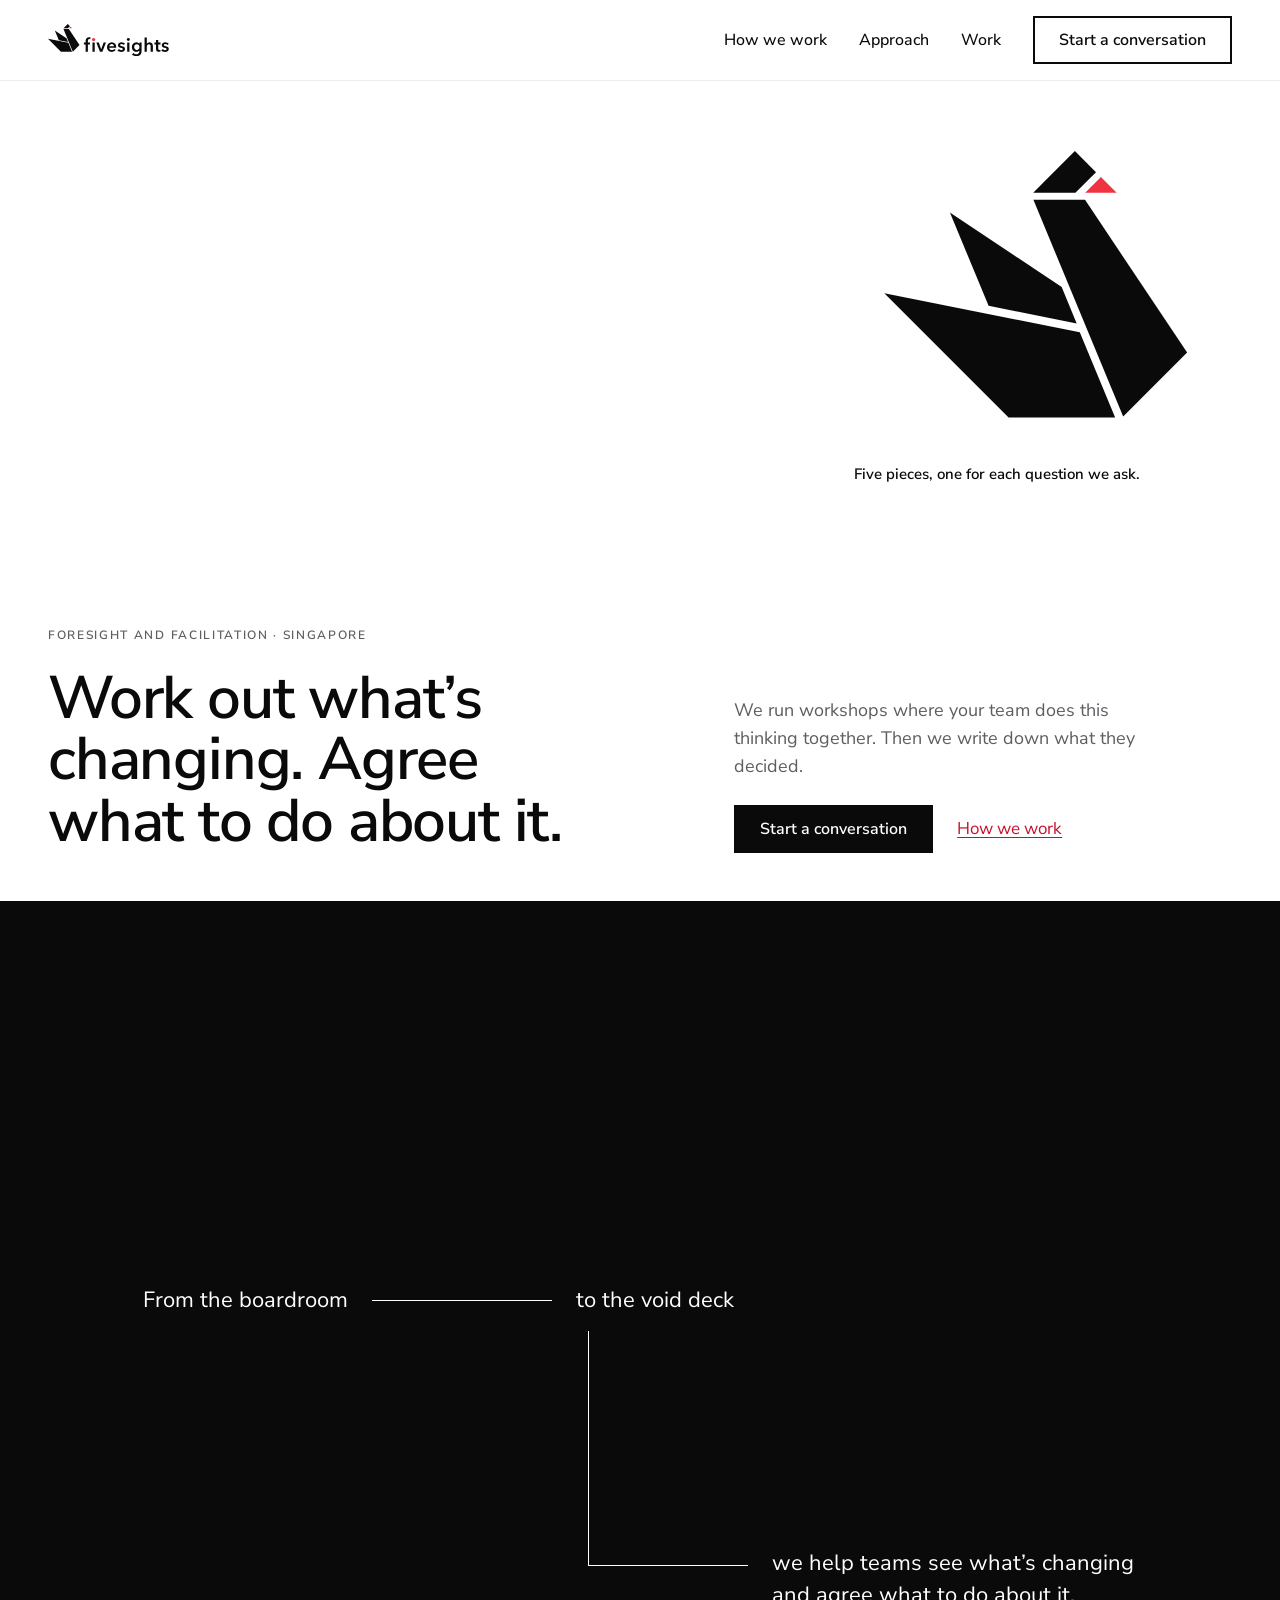
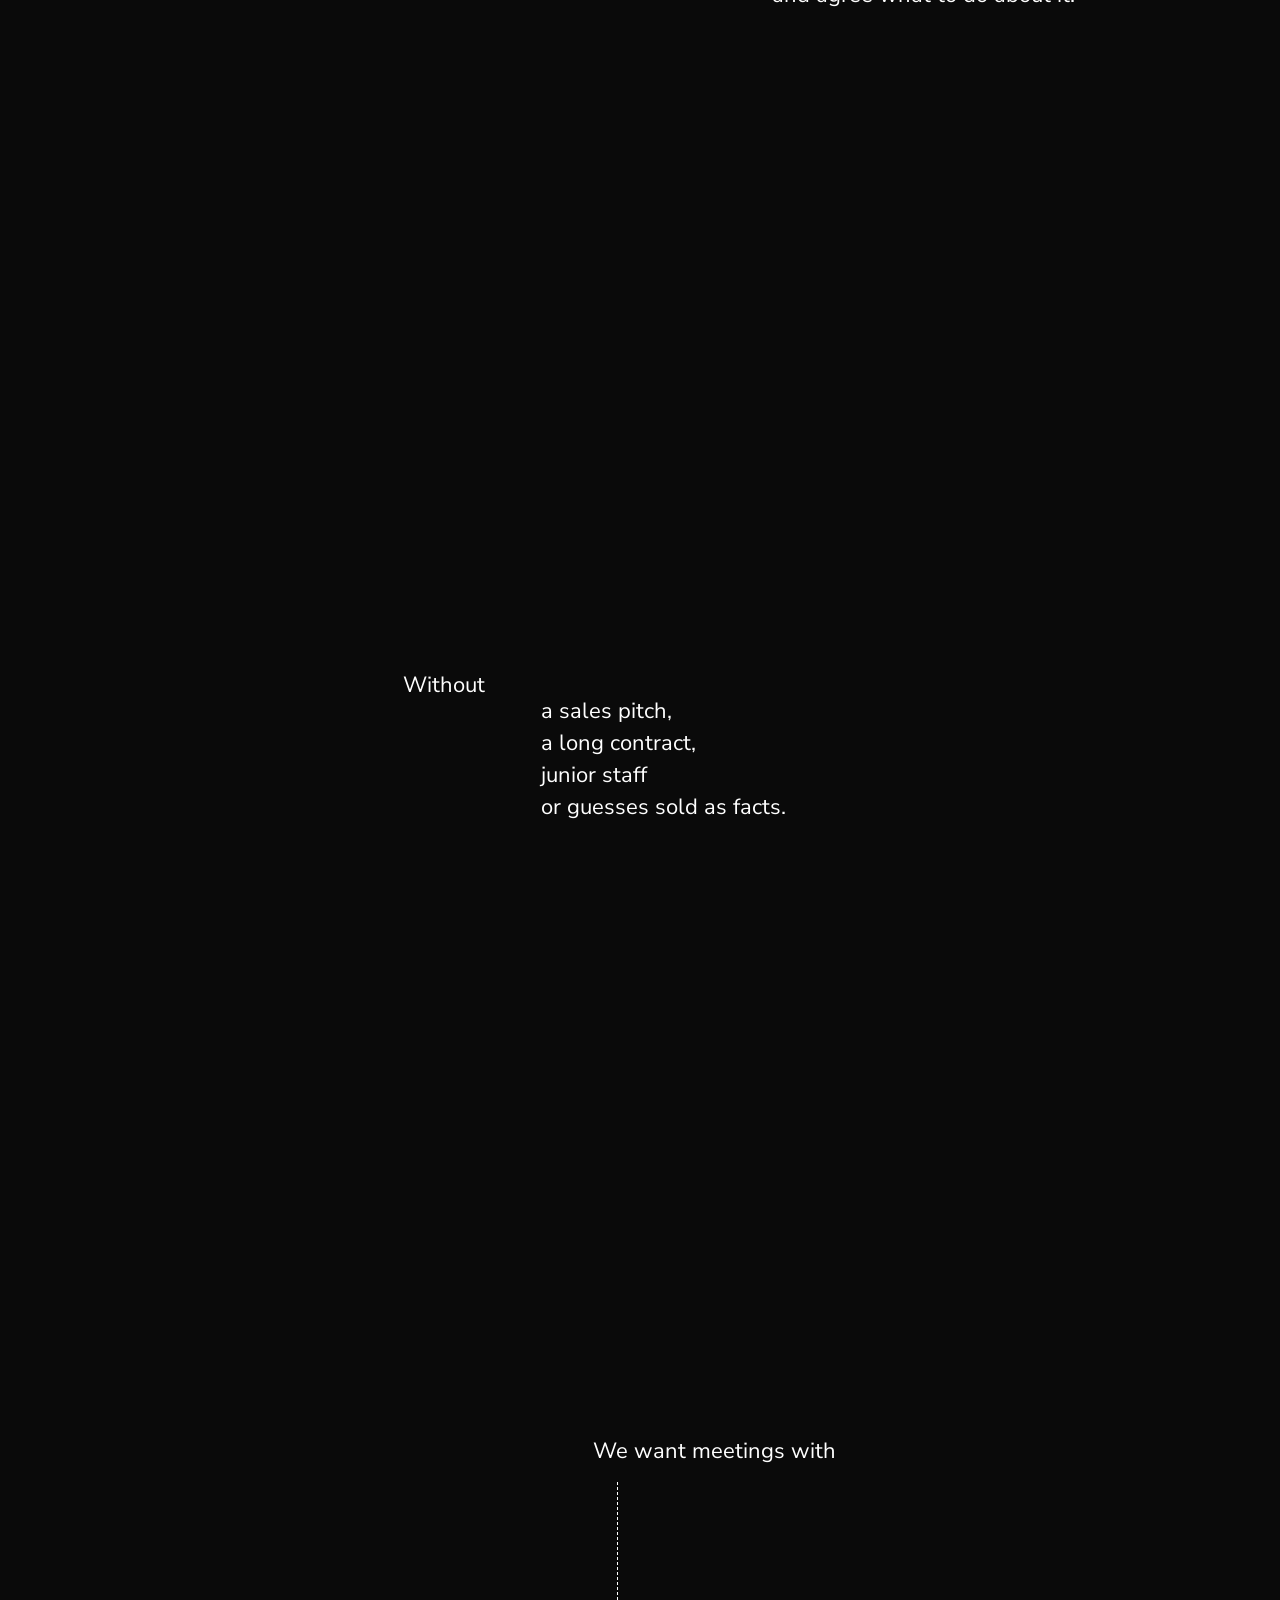
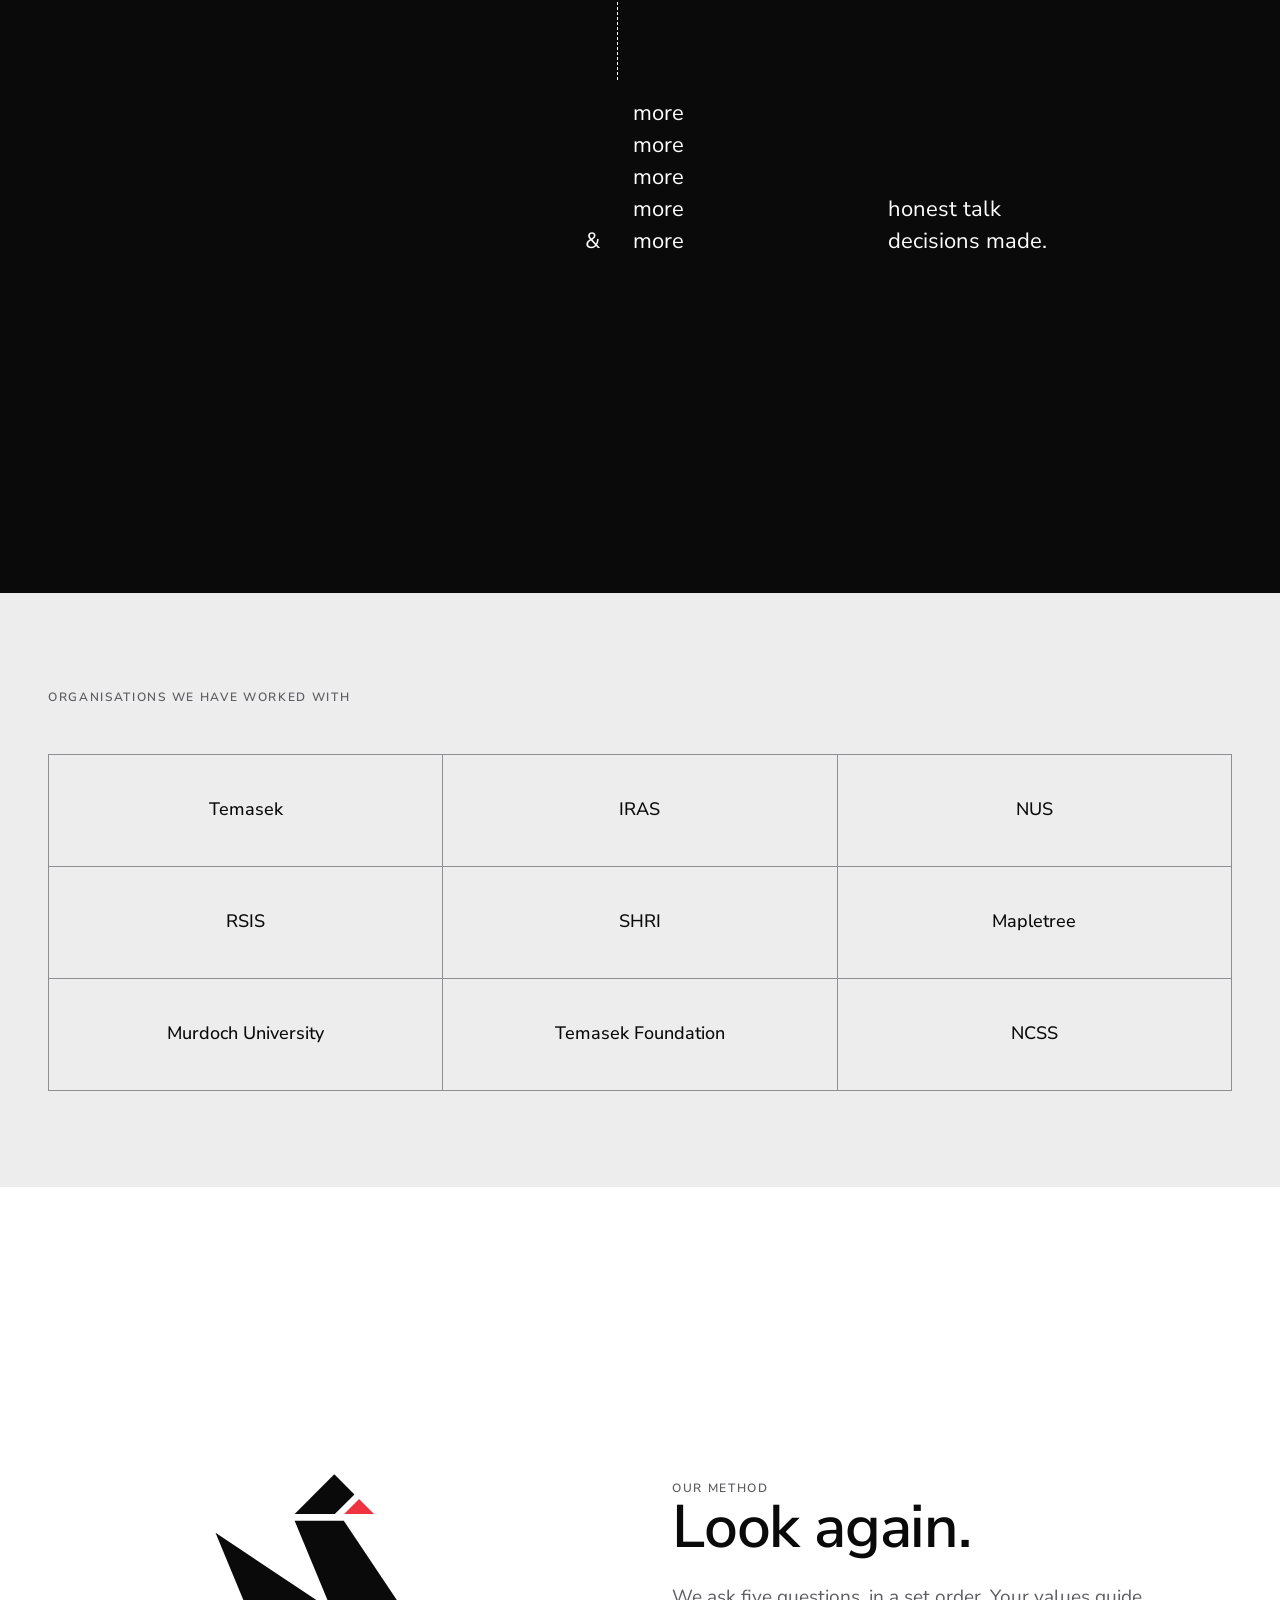
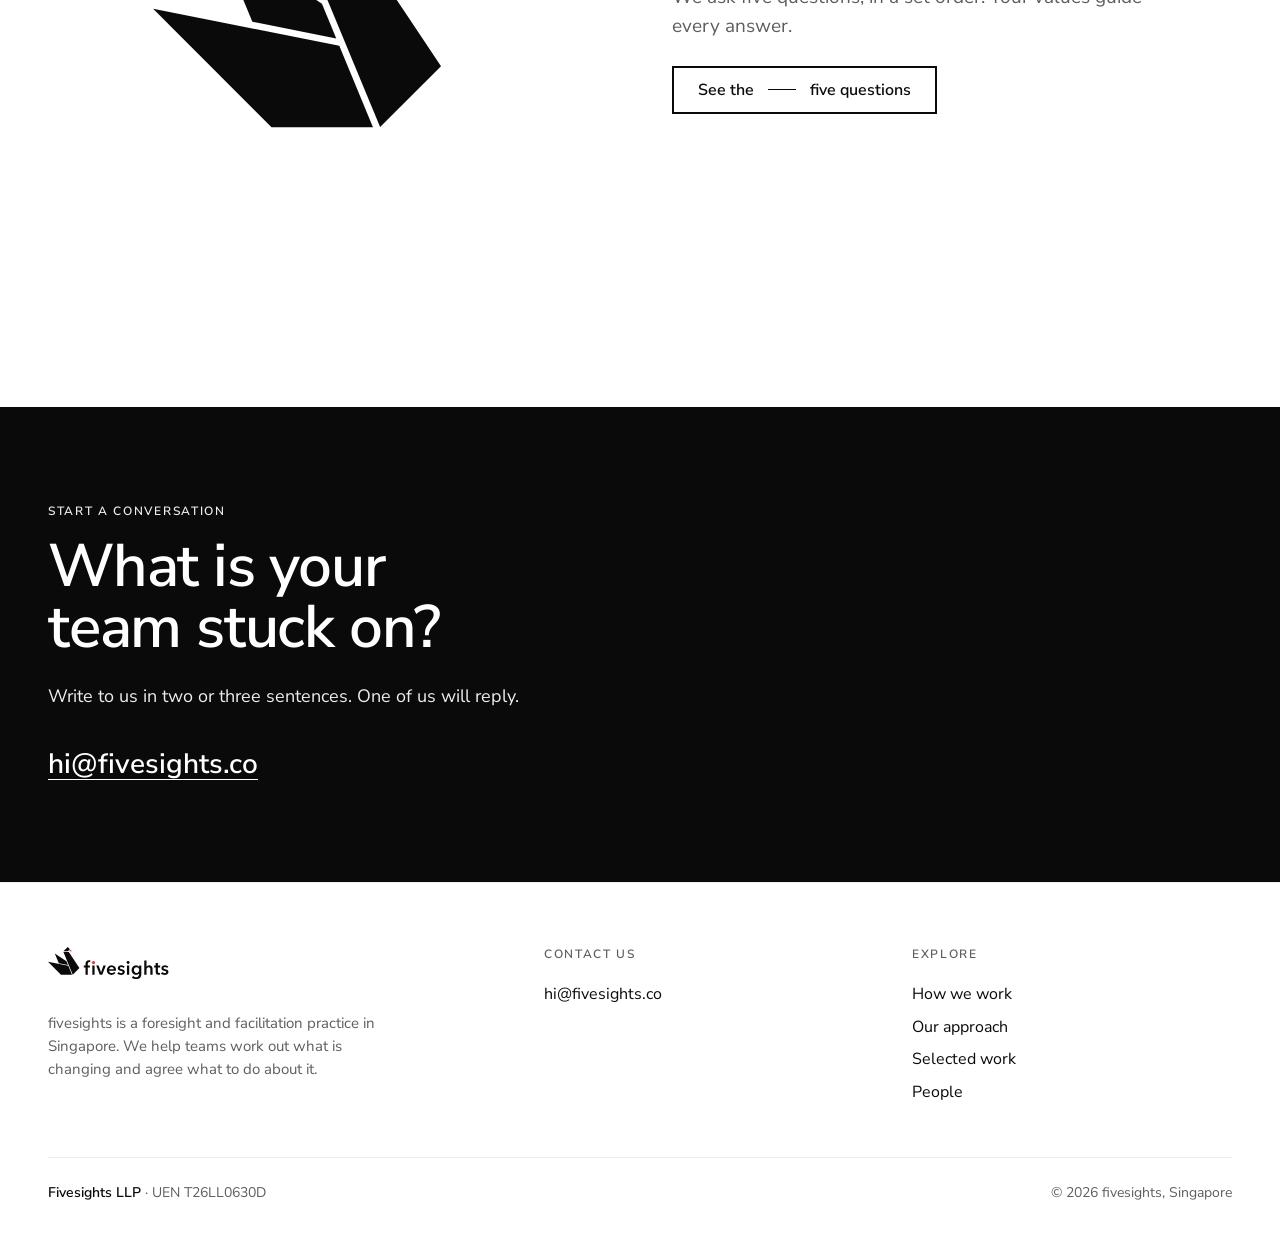
==== index.html @ 566a221f "Plain English copy across all pages; work page header and footer match Co-Authored-By: WOZCODE <cont" ====
<!DOCTYPE html>
<html lang="en-GB">
<head>
<meta charset="utf-8">
<meta name="viewport" content="width=device-width, initial-scale=1">
<title>fivesights | Work out what's changing. Agree what to do about it.</title>
<meta name="description" content="fivesights is a foresight and facilitation practice in Singapore. We help teams work out what is changing and agree what to do about it.">
<meta name="color-scheme" content="light">
<link rel="icon" type="image/svg+xml" href="brand/favicon.svg">
<link rel="icon" type="image/png" sizes="32x32" href="brand/favicon-32.png">
<link rel="apple-touch-icon" href="brand/favicon-180.png">
<link rel="canonical" href="https://fivesights.co/">
<meta property="og:url" content="https://fivesights.co/">
<meta property="og:title" content="fivesights">
<meta property="og:description" content="Every sight, facilitated.">
<meta property="og:type" content="website">
<meta property="og:image" content="https://fivesights.co/brand/og-image.png">
<meta name="twitter:card" content="summary_large_image">
<script>if(!(window.matchMedia&&matchMedia("(prefers-reduced-motion: reduce)").matches))document.documentElement.classList.add("motion");</script>
<link rel="stylesheet" href="css/app.css">
</head>
<body>
<a class="skip" href="#main">Skip to content</a>

<header class="nav">
  <div class="wrap nav-inner">
    <a href="index.html" class="brand" aria-label="fivesights home"><img src="brand/fivesights-lockup-horizontal.svg" alt="fivesights" width="121" height="32"></a>
    <nav class="nav-links" aria-label="Main">
      <a href="how-we-work.html">How we work</a>
      <a href="approach.html">Approach</a>
      <a href="work.html">Work</a>
      <a href="index.html#contact" class="btn btn-secondary">Start a conversation</a>
    </nav>
  </div>
</header>

<main id="main">

<!-- Hero. Brand guide, Motion: the home page hero runs the fold on paper. -->
<section class="hero2">
  <div class="wrap">
    <figure class="fold-figure">
      <svg class="fold-stage" viewBox="200 30 1040 920" data-from="swan" data-to="stone" data-mode="loop" data-caption="fold-cap" role="img" aria-label="The fivesights symbol folding into a stone and back."></svg>
      <figcaption id="fold-cap" class="fold-cap" aria-live="off"
        data-from="&lt;b&gt;Five pieces, one for each question we ask.&lt;/b&gt;"
        data-to="&lt;b&gt;Values are the stone.&lt;/b&gt;"><b>Five pieces, one for each question we ask.</b></figcaption>
    </figure>
    <div class="hero-head">
      <p class="label">Foresight and facilitation &middot; Singapore</p>
      <h1 class="display" data-words>Work out what&rsquo;s changing. Agree what to do about it.</h1>
    </div>
    <div class="hero-side" data-reveal="late">
      <p>We run workshops where your team does this thinking together. Then we write down what they decided.</p>
      <div class="actions">
        <a href="#contact" class="btn btn-primary">Start a conversation</a>
        <a href="how-we-work.html" class="text-link">How we work</a>
      </div>
    </div>
  </div>
</section>

<!--slot:film-->

<!-- The thread: one sentence carried down three screens in small type,
     joined by drawn lines (horizontal and vertical only, from the angle
     set). Pattern from savor.it; words and lines are ours. -->
<section class="thread-story" aria-label="What we do">
  <div class="tscreen ts1" data-scrub>
    <!--slot:t1-->
    <div class="wrap">
      <p class="t-row" data-reveal>
        <span>From the boardroom</span><i class="hl" aria-hidden="true"></i><span class="t-anchor">to the void deck
          <i class="vl" aria-hidden="true"></i><i class="el" aria-hidden="true"></i>
          <span class="t-drop">we help teams see what&rsquo;s changing<br>and agree what to do about it.</span></span>
      </p>
    </div>
  </div>
  <div class="tscreen ts2" data-scrub>
    <!--slot:t2-->
    <div class="wrap">
      <div class="t-list" data-reveal>
        <span>Without</span>
        <span class="col"><span>a sales pitch,</span><span>a long contract,</span><span>junior staff</span><span>or guesses sold as facts.</span></span>
      </div>
    </div>
  </div>
  <div class="tscreen ts3" data-scrub>
    <!--slot:t3-->
    <div class="wrap">
      <div class="t-more" data-reveal>
        <span class="t-lead">We want meetings with<i class="vl dash" aria-hidden="true"></i></span>
        <span class="grid">
          <span></span><span>more</span><span></span>
          <span></span><span>more</span><span></span>
          <span></span><span>more</span><span></span>
          <span></span><span>more</span><span>honest talk</span>
          <span>&amp;</span><span>more</span><span>decisions made.</span>
        </span>
      </div>
    </div>
  </div>
</section>

<!--slot:sheet-->

<!-- Client names need written clearance before they go further (Governance: public claims). -->
<section class="mist" id="rooms">
  <div class="wrap">
    <div class="sec-head">
      <p class="label">Organisations we have worked with</p>
    </div>
    <ul class="wall" data-reveal>
      <li>Temasek</li><li>IRAS</li><li>NUS</li>
      <li>RSIS</li><li>SHRI</li><li>Mapletree</li><li>Murdoch University</li><li>Temasek Foundation</li><li>NCSS</li>
    </ul>
  </div>
</section>

<section class="screen close-method">
  <div class="wrap close-grid">
    <figure class="fold-figure small">
      <svg class="fold-stage" viewBox="200 30 1040 920" data-from="swan" data-to="stone" data-mode="once" role="img" aria-label="The fivesights pieces folding into a stone."></svg>
    </figure>
    <!--slot:closeimg-->
    <div>
      <p class="label">Our method</p>
      <h2 class="display" data-words>Look again.</h2>
      <p class="turn-sub" data-reveal>We ask five questions, in a set order. Your values guide every answer.</p>
      <p data-reveal style="margin-top:var(--s3)"><a class="btn btn-secondary btn-line" href="approach.html">See the <i></i> five questions</a></p>
    </div>
  </div>
</section>

<section id="contact" class="contact on-ink">
  <div class="wrap">
    <p class="label">Start a conversation</p>
    <h2 class="display contact-head" data-words>What is your team stuck on?</h2>
    <p class="contact-lede">Write to us in two or three sentences. One of us will reply.</p>
    <a class="email-big" href="mailto:hi@fivesights.co">hi@fivesights.co</a>
  </div>
</section>

</main>

<footer>
  <div class="wrap">
    <div class="foot-grid">
      <div class="foot-brand">
        <a href="index.html" class="brand"><img src="brand/fivesights-lockup-horizontal.svg" alt="fivesights" width="121" height="32"></a>
        <p>fivesights is a foresight and facilitation practice in Singapore. We help teams work out what is changing and agree what to do about it.</p>
      </div>
      <div class="foot-contact">
        <h2>Contact us</h2>
        <a href="mailto:hi@fivesights.co">hi@fivesights.co</a>
      </div>
      <nav aria-label="Footer">
        <h2>Explore</h2>
        <a href="how-we-work.html">How we work</a>
        <a href="approach.html">Our approach</a>
        <a href="work.html">Selected work</a>
        <a href="how-we-work.html#people">People</a>
      </nav>
    </div>
    <div class="foot-legal">
      <span><b>Fivesights LLP</b> &middot; UEN T26LL0630D</span>
      <span>&copy; 2026 fivesights, Singapore</span>
    </div>
  </div>
</footer>

<script src="js/fold.js" defer></script>
<script src="js/site.js" defer></script>
<script src="js/scroll.js" defer></script>
</body>
</html>
---- css/app.css ----
@import url('https://fonts.googleapis.com/css2?family=Nunito+Sans:opsz,wght@6..12,400;6..12,500;6..12,600&family=Source+Serif+4:ital,opsz,wght@1,8..60,400&display=swap');:root{color-scheme:light;--paper:#FFFFFF;--ink:#0A0A0A;--red:#EF3340;--red-text:#C8102E;--graphite:#5E5E62;--mist:#EDEDEE;--slate:#8E8E93;--fog:#C9C9CC;--sans:"Nunito Sans",system-ui,sans-serif;--serif:"Source Serif 4",Georgia,serif;--display:60px;--lh-display:1.03;--tr-display:-0.02em;--h1:40px;--lh-h1:1.1;--tr-h1:-0.015em;--h2:28px;--lh-h2:1.2;--tr-h2:-0.01em;--h3:20px;--lh-h3:1.3;--body:17px;--lh-body:1.55;--label:12px;--tr-label:0.14em;--quote:22px;--lh-quote:1.36;--w-regular:400;--w-medium:500;--w-demi:600;--s1:8px;--s2:16px;--s3:24px;--s4:32px;--s5:48px;--s6:64px;--s7:96px;--s8:128px;--max:1200px;--margin:16px;--gutter:24px;--t-hover:150ms;--t-panel:200ms;--t-layout:240ms;--fold-ease:cubic-bezier(0.65,0,0.35,1)}@media (min-width:960px){:root{--margin:48px}}@media (max-width:599px){:root{--display:40px;--h1:32px;--h2:24px;--h3:20px;--body:16px;--quote:18px}}*,*::before,*::after{box-sizing:border-box}html{scroll-behavior:smooth;-webkit-text-size-adjust:100%}@media (prefers-reduced-motion:reduce){html{scroll-behavior:auto}}body{margin:0;background:var(--paper);color:var(--ink);font-family:var(--sans);font-size:var(--body);font-weight:var(--w-regular);line-height:var(--lh-body);-webkit-font-smoothing:antialiased}img,svg{display:block;max-width:100%}h1,h2,h3,h4,p,ul,ol,figure{margin:0}h1,.h1{font-size:var(--h1);line-height:var(--lh-h1);letter-spacing:var(--tr-h1);font-weight:var(--w-demi);text-wrap:balance}.display{font-size:var(--display);line-height:var(--lh-display);letter-spacing:var(--tr-display);font-weight:var(--w-demi);text-wrap:balance}h2{font-size:var(--h2);line-height:var(--lh-h2);letter-spacing:var(--tr-h2);font-weight:var(--w-demi);text-wrap:balance}h3{font-size:var(--h3);line-height:var(--lh-h3);font-weight:var(--w-medium)}h1,h2,.display,.h1,.email-big{font-variant-ligatures:none;font-feature-settings:"liga" 0,"clig" 0}.label{font-size:var(--label);font-weight:var(--w-demi);letter-spacing:var(--tr-label);text-transform:uppercase;color:var(--graphite);line-height:1.4}.label .name{text-transform:none;letter-spacing:0}.lede{font-size:19px;color:var(--graphite);max-width:60ch}.muted{color:var(--graphite)}.quote{font-family:var(--serif);font-style:italic;font-weight:400;font-size:var(--quote);line-height:var(--lh-quote)}.wrap{max-width:calc(var(--max) + 2 * var(--margin));margin:0 auto;padding:0 var(--margin)}section{padding:var(--s7) 0}.mist{background:var(--mist)}.sec-head{max-width:64ch;margin-bottom:var(--s5)}.sec-head .label{margin-bottom:var(--s2)}.sec-head .lede{margin-top:var(--s2)}.prose a,a.text-link{color:var(--red-text);text-decoration:underline;text-decoration-thickness:1px;text-underline-offset:3px}.prose a:hover,a.text-link:hover{text-decoration-thickness:2px}.on-ink a.text-link,.on-ink .prose a{color:var(--paper)}a{color:inherit}:focus-visible{outline:2px solid var(--ink);outline-offset:2px}.on-ink:focus-visible{outline-color:var(--paper)}.skip{position:absolute;left:var(--margin);top:-100px;z-index:50;background:var(--paper);padding:12px 16px;border:2px solid var(--ink)}.skip:focus{top:12px}.btn{display:inline-flex;align-items:center;justify-content:center;gap:10px;height:48px;padding:0 24px;font:var(--w-demi) 16px/1 var(--sans);text-decoration:none;border-radius:0;cursor:pointer;transition:background var(--t-hover) ease-out,border-color var(--t-hover) ease-out,color var(--t-hover) ease-out}.btn-primary{background:var(--ink);color:var(--paper);border:2px solid var(--ink)}.btn-primary:hover{background:var(--graphite);border-color:var(--graphite)}.btn-secondary{background:transparent;color:var(--ink);border:2px solid var(--ink)}.btn-secondary:hover{border-color:var(--graphite);color:var(--graphite)}.on-ink .btn-primary{background:var(--paper);color:var(--ink);border-color:var(--paper)}.on-ink .btn-primary:hover{background:var(--mist);border-color:var(--mist)}.on-ink .btn-secondary{color:var(--paper);border-color:var(--paper)}.on-ink .btn-secondary:hover{color:var(--mist);border-color:var(--mist)}.actions{display:flex;flex-wrap:wrap;gap:var(--s2);margin-top:var(--s4)}header.nav{position:sticky;top:0;z-index:20;background:var(--paper);border-bottom:1px solid var(--mist)}.nav-inner{display:flex;align-items:center;gap:var(--s4);min-height:80px}.brand{display:inline-flex;align-items:center}.brand img,.brand svg{height:32px;width:auto}.nav-links{display:flex;align-items:center;gap:var(--s4);margin-left:auto}.nav-links a:not(.btn){font-size:16px;font-weight:var(--w-medium);color:var(--ink);text-decoration:none;padding:6px 0}.nav-links a:not(.btn):hover{text-decoration:underline;text-decoration-thickness:1px;text-underline-offset:6px}.nav-links a[aria-current="page"]{text-decoration:underline;text-decoration-thickness:2px;text-underline-offset:6px}@media (max-width:899px){.nav-inner{flex-wrap:wrap;row-gap:4px;padding-block:12px}.nav-links{width:100%;margin-left:0;gap:var(--s3);flex-wrap:wrap}.nav-links .btn{display:none}}.hero{padding:var(--s7) 0 var(--s6)}.hero-grid{display:grid;grid-template-columns:minmax(0,1.05fr) minmax(0,1fr);gap:var(--s6);align-items:center}.hero .label{margin-bottom:var(--s3)}.hero-sub{margin-top:var(--s3);font-size:19px;color:var(--graphite);max-width:52ch}.fold-figure{margin:0}.fold-stage{width:100%;height:auto;overflow:visible}.fold-cap{margin-top:var(--s2);font-size:15px;color:var(--graphite);min-height:3em;transition:opacity 380ms ease-out}.fold-cap b{color:var(--ink);font-weight:var(--w-demi)}@media (max-width:899px){.hero{padding:var(--s6) 0 var(--s5)}.hero-grid{grid-template-columns:1fr;gap:var(--s4)}.fold-figure{max-width:420px}}.clients{border-top:1px solid var(--mist);border-bottom:1px solid var(--mist);padding:var(--s4) 0}.clients-row{display:grid;grid-template-columns:220px 1fr;gap:var(--s3);align-items:baseline}.clients .names{display:flex;flex-wrap:wrap;gap:4px 0;font-size:17px;font-weight:var(--w-medium)}.clients .names span{white-space:nowrap}.clients .names span + span::before{content:"·";color:var(--slate);padding:0 12px}.clients-stat{margin-top:4px;font-size:15px;color:var(--graphite)}@media (max-width:699px){.clients-row{grid-template-columns:1fr;gap:8px}}.cols{display:grid;gap:var(--s5) var(--s4)}.cols-3{grid-template-columns:repeat(3,minmax(0,1fr))}.cols-2{grid-template-columns:repeat(2,minmax(0,1fr))}.col{border-top:2px solid var(--ink);padding-top:var(--s3)}.col h3{margin-bottom:12px}.col p{color:var(--graphite);font-size:16px}.col p + p{margin-top:12px}.col .n{display:block;font-size:var(--label);font-weight:var(--w-demi);letter-spacing:var(--tr-label);color:var(--graphite);margin-bottom:12px;font-variant-numeric:tabular-nums}.col .deliv{margin-top:var(--s2);padding-top:var(--s2);border-top:1px solid var(--slate);font-size:15px}.col .deliv b{color:var(--ink);font-weight:var(--w-demi)}@media (max-width:899px){.cols-3,.cols-2{grid-template-columns:1fr;gap:var(--s5)}}.calls{list-style:none;padding:0;display:grid;grid-template-columns:repeat(2,minmax(0,1fr));gap:0 var(--s4);border-top:1px solid var(--slate)}.calls li{padding:var(--s3) 0;border-bottom:1px solid var(--slate)}.calls b{display:block;font-weight:var(--w-demi);margin-bottom:4px}.calls span{color:var(--graphite);font-size:16px}@media (max-width:699px){.calls{grid-template-columns:1fr}}.work-teaser{display:grid;grid-template-columns:minmax(0,1fr) minmax(0,1fr);gap:var(--s6);align-items:start}.work-teaser ul{list-style:none;padding:0;border-top:1px solid var(--slate)}.work-teaser li{padding:var(--s2) 0;border-bottom:1px solid var(--slate)}.work-teaser li b{display:block;font-weight:var(--w-demi)}.work-teaser li span{color:var(--graphite);font-size:15px}.photo{margin:0}.photo img{width:100%;height:auto;aspect-ratio:16 / 9;object-fit:cover}.photo figcaption{margin-top:12px;font-size:14px;color:var(--graphite)}@media (max-width:899px){.work-teaser{grid-template-columns:1fr;gap:var(--s4)}}.steps{list-style:none;padding:0;display:grid;grid-template-columns:repeat(4,minmax(0,1fr));gap:var(--s4);counter-reset:step}.steps li{border-top:2px solid var(--ink);padding-top:var(--s3);counter-increment:step}.steps li::before{content:counter(step);display:block;font-size:var(--h2);font-weight:var(--w-demi);line-height:1;margin-bottom:var(--s2);font-variant-numeric:tabular-nums}.steps h3{margin-bottom:8px}.steps p{font-size:16px;color:var(--graphite)}@media (max-width:899px){.steps{grid-template-columns:repeat(2,minmax(0,1fr))}}@media (max-width:499px){.steps{grid-template-columns:1fr}}.panel{margin-top:var(--s5);padding:var(--s4);background:var(--paper);border-left:4px solid var(--ink)}.mist .panel{background:var(--paper)}.panel p{max-width:72ch;color:var(--graphite)}.panel b{color:var(--ink);font-weight:var(--w-demi)}.person .avatar{width:64px;height:64px;border-radius:50%;background:var(--ink);color:var(--paper);display:flex;align-items:center;justify-content:center;font-weight:var(--w-demi);font-size:22px;margin-bottom:var(--s2)}.person h3{font-weight:var(--w-demi)}.person .role{font-size:15px;color:var(--graphite);margin:2px 0 var(--s2)}.person p{font-size:16px;color:var(--graphite)}.person p + p{margin-top:12px}.person .creds{font-size:14px}.person .person-link{margin-top:var(--s2);font-size:15px}.fw{--s:0.55}.fw-pieces{display:grid;grid-auto-flow:column;grid-template-rows:auto auto auto;justify-content:center;justify-items:center;column-gap:var(--gutter)}.fw-pieces svg{align-self:end;height:auto}.fw-name{margin-top:var(--gutter);font-size:var(--h3);font-weight:var(--w-medium);line-height:1;white-space:nowrap;text-align:center}.fw-q{margin-top:8px;font-size:14px;color:var(--graphite);text-align:center;max-width:16ch;line-height:1.4;align-self:start}.fw-stone svg{height:auto}.fw-stone .fw-q{align-self:center}.fw-stone{display:flex;flex-direction:column;align-items:center;margin-top:var(--gutter)}.fw-stone .fw-name{margin-top:var(--gutter)}.w-beak{width:calc(86.35px * var(--s))}.w-head{width:calc(172.83px * var(--s))}.w-neck{width:calc(422.95px * var(--s))}.w-lower{width:calc(635.11px * var(--s))}.w-upper{width:calc(348.88px * var(--s))}.w-stone{width:calc(836.2px * var(--s))}@media (max-width:1099px){.fw{--s:0.42}}@media (max-width:899px){.fw{--s:0.34}.fw-q{display:none}}.fw-list{display:none;list-style:none;padding:0;border-top:1px solid var(--slate)}.fw-list li{display:grid;grid-template-columns:56px 1fr;gap:var(--s2);align-items:center;padding:var(--s2) 0;border-bottom:1px solid var(--slate)}.fw-list .ico{display:flex;justify-content:center;align-items:center;height:48px}.fw-list .ico svg{max-height:48px;max-width:56px;width:auto;height:auto}.fw-list b{display:block;font-weight:var(--w-demi)}.fw-list span{font-size:15px;color:var(--graphite)}@media (max-width:699px){.fw-desk{display:none}.fw-list{display:block}}.method-teaser .fw{margin-top:var(--s5)}.contact{background:var(--ink);color:var(--paper)}.contact .label{color:var(--mist)}.contact-grid{display:grid;grid-template-columns:minmax(0,1.2fr) minmax(0,1fr);gap:var(--s6);align-items:start}.contact h2{margin-top:var(--s2)}.contact .contact-lede{margin-top:var(--s3);color:var(--mist);font-size:18px;max-width:50ch}.email-big{display:inline-block;margin-top:var(--s4);font-size:var(--h2);font-weight:var(--w-demi);color:var(--paper);text-decoration:underline;text-decoration-thickness:1px;text-underline-offset:6px}.email-big:hover{text-decoration-thickness:2px}.next-steps h3{font-size:var(--label);font-weight:var(--w-demi);letter-spacing:var(--tr-label);text-transform:uppercase;color:var(--mist);margin-bottom:var(--s3)}.next-steps ol{padding-left:20px;color:var(--mist);font-size:16px}.next-steps li + li{margin-top:var(--s2)}.next-steps b{color:var(--paper);font-weight:var(--w-demi)}@media (max-width:899px){.contact-grid{grid-template-columns:1fr;gap:var(--s5)}}.page-cta{border-top:1px solid var(--mist)}.page-cta-grid{display:grid;grid-template-columns:minmax(0,1fr) auto;gap:var(--s5);align-items:center}.page-cta .flight{width:220px}.page-cta-noart{grid-template-columns:1fr}@media (max-width:699px){.page-cta-grid{grid-template-columns:1fr}.page-cta .flight{width:160px}}footer{padding:var(--s6) 0 var(--s5);border-top:1px solid var(--mist)}.foot-grid{display:grid;grid-template-columns:1.4fr 1fr 1fr;gap:var(--s5)}.foot-brand .brand img{height:32px}.foot-brand p{margin-top:var(--s3);font-size:15px;color:var(--graphite);max-width:40ch}.foot-grid h2{font-size:var(--label);font-weight:var(--w-demi);letter-spacing:var(--tr-label);text-transform:uppercase;color:var(--graphite);margin-bottom:var(--s2);font-variant-ligatures:normal}.foot-grid nav a,.foot-contact a{display:block;width:fit-content;font-size:16px;text-decoration:none;padding:4px 0}.foot-grid nav a:hover,.foot-contact a:hover{text-decoration:underline;text-decoration-thickness:1px;text-underline-offset:4px}.foot-legal{margin-top:var(--s5);padding-top:var(--s3);border-top:1px solid var(--mist);display:flex;flex-wrap:wrap;justify-content:space-between;gap:8px var(--s3);font-size:14px;color:var(--graphite)}.foot-legal b{color:var(--ink);font-weight:var(--w-demi)}@media (max-width:899px){.foot-grid{grid-template-columns:1fr;gap:var(--s4)}}.page-hero{padding:var(--s7) 0 var(--s6)}.page-hero .label{margin-bottom:var(--s3)}.page-hero .hero-sub{max-width:64ch}.page-hero .fw{margin-top:var(--s6)}.story{display:grid;grid-template-columns:minmax(0,1fr) minmax(0,1.4fr);gap:var(--s6);align-items:start}.story ol{list-style:none;padding:0;counter-reset:s;border-top:1px solid var(--slate)}.story ol li{counter-increment:s;display:grid;grid-template-columns:40px 1fr;gap:var(--s2);padding:var(--s3) 0;border-bottom:1px solid var(--slate)}.story ol li::before{content:counter(s);font-weight:var(--w-demi);color:var(--graphite);font-variant-numeric:tabular-nums}.story li b{font-weight:var(--w-demi)}.story li p{color:var(--graphite);font-size:16px}.story .origin{margin-top:var(--s3);font-size:15px;color:var(--graphite)}@media (max-width:899px){.story{grid-template-columns:1fr;gap:var(--s4)}}.mode{padding:var(--s6) 0;border-top:1px solid var(--mist)}.mode-grid{display:grid;grid-template-columns:minmax(0,1.2fr) minmax(0,1fr);gap:var(--s6);align-items:start}.mode-kicker{display:flex;align-items:flex-end;gap:var(--s2);height:48px;margin-bottom:var(--s3)}.mode-kicker svg{max-height:48px;width:auto}.mode-kicker .label{margin-bottom:2px}.mode-q{margin:8px 0 var(--s3);font-size:var(--h3);line-height:var(--lh-h3);color:var(--graphite);font-weight:var(--w-medium)}.mode-body p{color:var(--graphite);max-width:60ch}.mode-body p + p{margin-top:var(--s2)}.mode-aside h3{font-size:var(--label);font-weight:var(--w-demi);letter-spacing:var(--tr-label);text-transform:uppercase;color:var(--graphite);margin-bottom:12px}.mode-aside ul{list-style:none;padding:0;margin-bottom:var(--s4);border-top:1px solid var(--slate)}.mode-aside li{padding:10px 0;border-bottom:1px solid var(--slate);font-size:15px;color:var(--graphite)}.mode-aside li.q{color:var(--ink);font-size:16px}.values-line{margin-top:var(--s4);max-width:40ch}@media (max-width:899px){.mode-grid{grid-template-columns:1fr;gap:var(--s4)}}.case-list{border-top:1px solid var(--slate)}.case{display:grid;grid-template-columns:240px minmax(0,1fr);gap:var(--s5);padding:var(--s5) 0;border-bottom:1px solid var(--slate)}.case .side .client{margin-top:12px;font-size:15px;color:var(--graphite)}.case h2{font-size:24px;margin-bottom:var(--s3);max-width:30ch}.case dl{display:grid;grid-template-columns:160px minmax(0,1fr);gap:12px var(--s3);margin:0}.case dt{font-size:var(--label);font-weight:var(--w-demi);letter-spacing:var(--tr-label);text-transform:uppercase;color:var(--graphite);padding-top:4px}.case dd{margin:0;color:var(--ink);max-width:62ch}@media (max-width:899px){.case{grid-template-columns:1fr;gap:var(--s2)}.case dl{grid-template-columns:1fr;gap:4px}.case dd + dt{margin-top:12px}}.work-hero .photo{margin-top:var(--s5)}.work-hero .photo img{aspect-ratio:21 / 9}.brand svg .pc{transition:transform 1.1s ease-out}@media (prefers-reduced-motion:reduce){*,*::before,*::after{transition-duration:0ms !important;animation-duration:0ms !important}}.motion [data-reveal]{opacity:0;transform:translateY(24px);transition:opacity 640ms ease-out,transform 640ms ease-out}.motion [data-reveal].in{opacity:1;transform:none}.motion [data-reveal="late"]{transition-delay:160ms}.motion [data-words] .w{display:inline-block;opacity:0;transform:translateY(0.35em);transition:opacity 520ms ease-out,transform 520ms ease-out;transition-delay:calc(var(--i) * 70ms)}.motion [data-words].in .w{opacity:1;transform:none}.screen{min-height:calc(100svh - 80px);display:flex;flex-direction:column;justify-content:center;padding:var(--s7) 0}.ink{background:var(--ink);color:var(--paper)}.ink .label{color:var(--mist)}.ink p{color:var(--mist)}.hero2{min-height:calc(100svh - 80px);padding:var(--s4) 0 var(--s5);display:flex}.hero2 .wrap{display:grid;grid-template-columns:minmax(0,1.25fr) minmax(0,1fr);grid-template-rows:1fr auto;gap:var(--s5) var(--s6);width:100%}.hero2 .fold-figure{grid-column:2;grid-row:1;align-self:start;max-width:min(400px,42svh);justify-self:end;width:100%}.hero2 .hero-head{grid-column:1;grid-row:1 / span 2;align-self:end}.hero2 .hero-head .label{margin-bottom:var(--s3)}.hero2 .hero-side{grid-column:2;grid-row:2;align-self:end}.hero2 .hero-side p{color:var(--graphite);font-size:18px;max-width:40ch}.hero2 .hero-side .actions{margin-top:var(--s3);align-items:center;gap:var(--s3)}@media (max-width:899px){.hero2{min-height:0;padding-top:var(--s4)}.hero2 .wrap{grid-template-columns:1fr;grid-template-rows:auto;gap:var(--s4)}.hero2 .fold-figure,.hero2 .hero-head,.hero2 .hero-side{grid-column:1;grid-row:auto;justify-self:start}.hero2 .fold-figure{max-width:240px;order:3}.hero2 .hero-head{order:1}.hero2 .hero-side{order:2}}.cut{--lean:calc(0.4142 * 100svh)}.motion .cut{clip-path:polygon(0 0,calc(var(--e,1) * (100% + var(--lean))) 0,calc(var(--e,1) * (100% + var(--lean)) - var(--lean)) 100%,0 100%)}.sentence{position:relative;height:380svh;background:var(--paper)}.sentence-stage{position:sticky;top:0;height:100svh;padding-top:80px;background:var(--ink);color:var(--paper);display:flex;align-items:center;overflow:hidden}.sentence-stage .wrap{width:100%}.sentence ol{list-style:none;padding:0;margin:0}.sentence li{font-size:var(--display);line-height:var(--lh-display);letter-spacing:var(--tr-display);font-weight:var(--w-demi);font-variant-ligatures:none;max-width:34ch;text-wrap:balance}.sentence li + li{margin-top:var(--s3)}.sentence li .mark{display:block;width:1px;height:32px;margin:0 0 var(--s2) 14px;background:var(--slate);transform:rotate(22.5deg);transform-origin:bottom left}.sentence .label{margin-bottom:var(--s4)}.motion .sentence li{opacity:0;transform:translateY(24px);transition:opacity 560ms ease-out,transform 560ms ease-out,color 240ms ease-out}.motion .sentence li .mark{transform:rotate(22.5deg) scaleY(0);transition:transform 480ms ease-out}.motion .sentence li.on{opacity:1;transform:none}.motion .sentence li.on .mark{transform:rotate(22.5deg) scaleY(1)}.motion .sentence li.past{color:var(--slate)}html:not(.motion) .sentence{height:auto}html:not(.motion) .sentence-stage{position:static;height:auto;padding:var(--s7) 0}@media (max-width:599px){.sentence li .mark{height:28px}}.stack{display:grid;grid-template-columns:auto minmax(0,1fr);gap:var(--s2) var(--s5);align-items:start}.stack .lead{font-size:var(--display);line-height:var(--lh-display);letter-spacing:var(--tr-display);font-weight:var(--w-demi);white-space:nowrap;font-variant-ligatures:none}.stack ul{list-style:none;padding:0;margin:0;border-left:1px solid var(--slate);padding-left:var(--s4)}.stack li{font-size:var(--h1);line-height:var(--lh-h1);letter-spacing:var(--tr-h1);font-weight:var(--w-demi);color:var(--graphite);font-variant-ligatures:none}.stack li + li{margin-top:var(--s2)}.stack li:last-child{color:var(--ink)}.stack-note{grid-column:2;margin-top:var(--s4);padding-left:calc(var(--s4) + 1px);color:var(--graphite);max-width:52ch}.motion .stack li{opacity:0;transform:translateX(-16px);transition:opacity 520ms ease-out,transform 520ms ease-out}.motion .stack.in li{opacity:1;transform:none}.motion .stack.in li:nth-child(2){transition-delay:140ms}.motion .stack.in li:nth-child(3){transition-delay:280ms}.motion .stack.in li:nth-child(4){transition-delay:420ms}@media (max-width:799px){.stack{grid-template-columns:1fr}.stack .lead{white-space:normal}.stack-note{grid-column:1}}.build{list-style:none;padding:0;margin:0}.build li{display:grid;grid-template-columns:72px 120px minmax(0,1fr);gap:var(--s3);align-items:center;padding:var(--s2) 0;border-bottom:1px solid var(--slate)}.build li:first-child{border-top:1px solid var(--slate)}.build .ico{display:flex;justify-content:center;align-items:center;height:56px}.build .ico svg{max-height:56px;max-width:64px;width:auto;height:auto}.build .nm{font-size:var(--label);font-weight:var(--w-demi);letter-spacing:var(--tr-label);text-transform:uppercase;color:var(--graphite)}.build .q{font-size:var(--h2);line-height:var(--lh-h2);letter-spacing:var(--tr-h2);font-weight:var(--w-demi);font-variant-ligatures:none}.build-close{margin-top:var(--s5);max-width:30ch;font-size:var(--h1);line-height:var(--lh-h1);letter-spacing:var(--tr-h1);font-weight:var(--w-demi);font-variant-ligatures:none}.build-close span{color:var(--graphite)}.motion .build li{opacity:0;transform:translateY(16px);transition:opacity 520ms ease-out,transform 520ms ease-out}.motion .build.in li{opacity:1;transform:none}.motion .build.in li:nth-child(2){transition-delay:120ms}.motion .build.in li:nth-child(3){transition-delay:240ms}.motion .build.in li:nth-child(4){transition-delay:360ms}.motion .build.in li:nth-child(5){transition-delay:480ms}@media (max-width:699px){.build li{grid-template-columns:56px minmax(0,1fr);gap:4px var(--s2)}.build .ico{grid-row:span 2}.build .q{font-size:20px}.build-close{font-size:var(--h2)}}.statement{max-width:22ch}.statement-body{margin-top:var(--s4);display:grid;grid-template-columns:minmax(0,1fr) minmax(0,1fr);gap:var(--s5);align-items:end}.statement-body p{color:var(--graphite);max-width:52ch;font-size:18px}.beliefs{margin-top:var(--s7)}@media (max-width:799px){.statement-body{grid-template-columns:1fr;gap:var(--s3)}}.rows{border-top:2px solid var(--ink)}.row{display:grid;grid-template-columns:80px minmax(0,1fr) minmax(0,1fr);gap:var(--s3) var(--s5);padding:var(--s5) 0;border-bottom:1px solid var(--slate)}.row .n{font-size:var(--label);font-weight:var(--w-demi);letter-spacing:var(--tr-label);color:var(--graphite);padding-top:10px;font-variant-numeric:tabular-nums}.row h3{font-size:var(--h1);line-height:var(--lh-h1);letter-spacing:var(--tr-h1);font-weight:var(--w-demi);font-variant-ligatures:none}.row p{color:var(--graphite)}.row .deliv{margin-top:var(--s2);font-size:15px}.row .deliv b{color:var(--ink);font-weight:var(--w-demi)}@media (max-width:899px){.row{grid-template-columns:1fr;gap:var(--s2)}.row .n{padding-top:0}.row h3{font-size:var(--h2)}}.cut-photo{margin:0}.cut-photo .frame{overflow:hidden}.cut-photo img{width:100%;height:auto;aspect-ratio:16 / 9;object-fit:cover}.cut-photo figcaption{margin-top:12px;font-size:14px;color:var(--graphite)}.motion .cut-photo .frame{clip-path:polygon(0 0,0 0,-45% 100%,0 100%);transition:clip-path 1100ms cubic-bezier(0.65,0,0.35,1)}.motion .cut-photo.in .frame{clip-path:polygon(0 0,145% 0,100% 100%,0 100%)}.wall{display:grid;grid-template-columns:repeat(3,minmax(0,1fr));border-top:1px solid var(--slate);border-left:1px solid var(--slate)}.wall li{list-style:none;border-right:1px solid var(--slate);border-bottom:1px solid var(--slate);padding:var(--s4) var(--s2);min-height:112px;display:flex;align-items:center;justify-content:center;text-align:center;font-size:18px;font-weight:var(--w-medium)}.wall{padding:0;margin:0}@media (max-width:899px){.wall{grid-template-columns:repeat(3,minmax(0,1fr))}}@media (max-width:499px){.wall{grid-template-columns:repeat(2,minmax(0,1fr))}.wall li{min-height:88px;font-size:16px}}.steps2{list-style:none;padding:0;display:grid;grid-template-columns:repeat(4,minmax(0,1fr));gap:var(--s4)}.steps2 li{border-top:2px solid var(--ink);padding-top:var(--s3)}.steps2 .of{display:block;font-size:var(--label);font-weight:var(--w-demi);letter-spacing:var(--tr-label);color:var(--graphite);margin-bottom:var(--s2);font-variant-numeric:tabular-nums}.steps2 h3{margin-bottom:8px}.steps2 p{font-size:16px;color:var(--graphite)}@media (max-width:899px){.steps2{grid-template-columns:repeat(2,minmax(0,1fr))}}@media (max-width:499px){.steps2{grid-template-columns:1fr}}.cue{display:inline-flex;align-items:center;gap:10px;margin-top:var(--s5);font-weight:var(--w-demi);text-decoration:none;color:var(--ink)}.cue svg{width:20px;height:20px}.cue:hover span{text-decoration:underline;text-decoration-thickness:1px;text-underline-offset:4px}.chapter{position:relative;padding:var(--s8) 0;overflow:hidden}.chapter.mist{background:var(--mist)}.ch-head{display:grid;grid-template-columns:96px minmax(0,1fr) auto;gap:var(--s3) var(--s4);align-items:end;margin-bottom:var(--s6)}.ch-num{font-size:var(--h1);line-height:1;font-weight:var(--w-demi);color:var(--graphite);padding-bottom:8px;font-variant-ligatures:none}.ch-word{font-size:var(--display);line-height:var(--lh-display);letter-spacing:var(--tr-display);font-weight:var(--w-demi);font-variant-ligatures:none}.ch-piece{display:flex;align-items:flex-end;justify-content:center;min-width:120px;height:120px}.ch-piece svg{max-height:120px;max-width:160px;width:auto;height:auto}.ink .ch-piece{background:var(--paper);padding:var(--s2)}.stepped{margin-top:var(--s2)}.stepped span{display:block}.stepped span:nth-child(2){padding-left:var(--s3)}.stepped span:nth-child(3){padding-left:var(--s5)}.ch-grid{display:grid;grid-template-columns:minmax(0,1.3fr) minmax(0,1fr);gap:var(--s6);align-items:start}.ch-lead{font-size:var(--h2);line-height:1.35;letter-spacing:var(--tr-h2);font-weight:var(--w-medium);max-width:32ch;font-variant-ligatures:none}.ch-body p{color:var(--graphite);max-width:60ch}.ch-body p + p{margin-top:var(--s2)}.ch-lead + .ch-body{margin-top:var(--s4)}.ink .ch-body p{color:var(--mist)}.ch-steps{list-style:none;padding:0;margin:0}.ch-steps li{border-top:1px solid var(--slate);padding:var(--s3) 0}.ch-steps li:last-child{border-bottom:1px solid var(--slate)}.ch-steps .of{display:block;font-size:var(--label);font-weight:var(--w-demi);letter-spacing:var(--tr-label);text-transform:uppercase;color:var(--graphite);margin-bottom:8px;font-variant-numeric:tabular-nums}.ink .ch-steps .of{color:var(--slate)}.ch-steps p{font-size:18px;color:var(--ink)}.ink .ch-steps p{color:var(--paper)}.ch-methods{margin-top:var(--s4)}.ch-methods h3{font-size:var(--label);font-weight:var(--w-demi);letter-spacing:var(--tr-label);text-transform:uppercase;color:var(--graphite);margin-bottom:12px}.ink .ch-methods h3{color:var(--slate)}.ch-methods p{font-size:15px;color:var(--graphite);line-height:1.6}.ink .ch-methods p{color:var(--fog)}.thread{margin-top:var(--s6);padding-top:var(--s3);border-top:1px solid var(--slate);display:grid;grid-template-columns:96px minmax(0,1fr);gap:var(--s4);align-items:baseline}.thread p{font-size:17px;color:var(--graphite);max-width:60ch}.ink .thread p{color:var(--mist)}@media (max-width:899px){.chapter{padding:var(--s7) 0}.ch-head{grid-template-columns:56px minmax(0,1fr)}.ch-piece{grid-column:1 / -1;justify-content:flex-start;height:80px;min-width:0;order:-1}.ink .ch-piece{width:fit-content}.ch-piece svg{max-height:80px}.ch-grid{grid-template-columns:1fr;gap:var(--s5)}.thread{grid-template-columns:1fr;gap:4px}}.signals{position:absolute;inset:0;pointer-events:none}.sig{position:absolute;display:inline-flex;align-items:center;gap:10px;font-size:var(--label);font-weight:var(--w-demi);letter-spacing:var(--tr-label);text-transform:uppercase;color:var(--slate);transform:translateY(calc((var(--t,0.5) - 0.5) * var(--d,160px)))}.sig::before{content:"";width:10px;height:10px;border-radius:50%;border:1px solid var(--slate)}.sig.f::before{background:var(--slate)}.chapter .wrap{position:relative;z-index:1}@media (max-width:899px){.signals{display:none}}.sec-cta{display:flex;flex-wrap:wrap;gap:var(--s2);margin-top:var(--s4)}.work-hero .cut-photo img{aspect-ratio:21 / 9}header.nav{transition:transform var(--t-layout) ease-out}header.nav.tuck{transform:translateY(-100%);transition-timing-function:ease-in}@media (max-width:899px){.nav-links a:not(.btn){padding:10px 0}.foot-grid nav a,.foot-contact a{padding:10px 0}a.text-link,.cue{display:inline-flex;align-items:center;min-height:44px}.prose a.text-link{display:inline;min-height:0}}@media (max-width:599px){.sentence-stage{padding-top:112px;align-items:flex-start}.sentence li{font-size:var(--h1);line-height:var(--lh-h1)}.sentence li + li{margin-top:var(--s2)}.sentence .label{margin-bottom:var(--s3)}.wall{grid-template-columns:repeat(3,minmax(0,1fr))}.wall li{min-height:88px;padding:var(--s2) 8px;font-size:15px}.ch-word{font-size:var(--h1)}.stack .lead{font-size:var(--h1)}.stack li{font-size:var(--h2)}}@media (max-width:359px){.wall{grid-template-columns:repeat(2,minmax(0,1fr))}}@media (max-width:899px){.nav-inner>.brand{padding:6px 0}.email-big{padding:4px 0}.nav-inner{padding-block:6px}}@media (max-width:899px){.ch-piece{height:auto}.ch-piece svg{height:64px;width:auto;max-width:160px;max-height:none}.ink .ch-piece{padding:12px}}@media (max-width:599px){.ch-head{grid-template-columns:1fr;gap:var(--s2)}.ch-num{font-size:var(--h2);padding-bottom:0}.thread{margin-top:var(--s5)}}.thread-story{background:var(--ink);color:var(--paper)}.tscreen{position:relative;min-height:100svh;display:flex;align-items:center;overflow:hidden}.tscreen .wrap{position:relative;z-index:2;width:100%}.thread-story{--t-size:22px}.t-row,.t-list,.t-more{font-size:var(--t-size);line-height:1.45;font-weight:var(--w-regular);color:var(--paper)}.thread-story i{display:block;background:var(--paper)}.t-row{display:flex;align-items:baseline;flex-wrap:nowrap;margin-left:8%;margin-top:-18svh}.t-row .hl{display:inline-block;width:180px;height:1px;margin:0 24px;align-self:center;transform-origin:left}.t-anchor{position:relative;white-space:nowrap}.t-anchor .vl{position:absolute;left:12px;top:calc(100% + 14px);width:1px;height:26svh;transform-origin:top}.t-anchor .el{position:absolute;left:12px;top:calc(100% + 14px + 26svh);width:160px;height:1px;transform-origin:left}.t-drop{position:absolute;left:196px;top:calc(100% + 14px + 26svh - 0.75em);white-space:nowrap}.t-list{display:flex;gap:56px;margin-left:30%}.t-list .col span{display:block}.t-more{display:block;margin-left:46%}.t-lead{position:relative;display:inline-block}.t-lead .vl{position:absolute;left:24px;top:calc(100% + 14px);width:0;height:22svh;background:none;border-left:1px dashed var(--paper);transform-origin:top}.t-more .grid{display:grid;grid-template-columns:28px auto auto;column-gap:20px;margin-top:calc(22svh + 32px);margin-left:-8px}.motion .thread-story [data-reveal]{transform:none}.motion .thread-story .hl{transform:scaleX(0);transition:transform 700ms ease-out 300ms}.motion .thread-story .vl{transform:scaleY(0);transition:transform 900ms ease-out 700ms}.motion .thread-story .el{transform:scaleX(0);transition:transform 600ms ease-out 1500ms}.motion .thread-story .t-drop{opacity:0;transition:opacity 600ms ease-out 1900ms}.motion .thread-story .in .hl,.motion .thread-story .in .el{transform:scaleX(1)}.motion .thread-story .in .vl{transform:scaleY(1)}.motion .thread-story .in .t-drop{opacity:1}.motion .t-list .col span,.motion .t-more .grid>span{opacity:0;transition:opacity 500ms ease-out}.motion .t-list.in .col span,.motion .t-more.in .grid>span{opacity:1}.motion .t-list.in .col span:nth-child(2){transition-delay:150ms}.motion .t-list.in .col span:nth-child(3){transition-delay:300ms}.motion .t-list.in .col span:nth-child(4){transition-delay:450ms}.motion .t-more.in .grid>span{transition-delay:calc(900ms + var(--k,0) * 110ms)}.t-more .grid>span:nth-child(3n+2){--k:0}.t-more .grid>span:nth-child(n+4){--k:1}.t-more .grid>span:nth-child(n+7){--k:2}.t-more .grid>span:nth-child(n+10){--k:3}.t-more .grid>span:nth-child(n+13){--k:4}@media (max-width:899px){.thread-story{--t-size:19px}.t-row{display:block;margin-left:0;margin-top:0}.t-row .hl{width:1px;height:48px;margin:12px 0 12px 12px;display:block;transform-origin:top}.motion .thread-story .t-row .hl{transform:scaleY(0)}.motion .thread-story .t-row.in .hl{transform:scaleY(1)}.t-anchor{display:block;white-space:normal}.t-anchor .vl{position:static;height:64px;margin:12px 0 12px 12px}.t-anchor .el{display:none}.t-drop{position:static;display:block;white-space:normal}.t-list{margin-left:0;gap:24px}.t-more{margin-left:0}.t-more .grid{margin-top:calc(80px + 24px);column-gap:14px}.t-lead .vl{height:80px}}.close-grid{display:grid;grid-template-columns:minmax(0,1fr) minmax(0,1fr);gap:var(--s6);align-items:center}.close-grid .fold-figure.small{max-width:360px}.turn-sub{margin-top:var(--s3);font-size:19px;color:var(--graphite);max-width:44ch}.contact-head{margin-top:var(--s2);max-width:18ch}@media (max-width:799px){.close-grid{grid-template-columns:1fr;gap:var(--s4)}.close-grid .fold-figure.small{max-width:220px}}.btn-line{gap:14px}.btn-line i{display:inline-block;width:28px;height:1px;background:currentColor}details.more{margin-top:var(--s4)}details.more summary{cursor:pointer;font-weight:var(--w-demi);min-height:44px;display:inline-flex;align-items:center;gap:10px;list-style:none}details.more summary::-webkit-details-marker{display:none}details.more summary::after{content:"+";font-weight:var(--w-regular);font-size:22px;line-height:1}details.more[open] summary::after{content:"\2212"}details.more .ch-body{margin-top:var(--s2)}
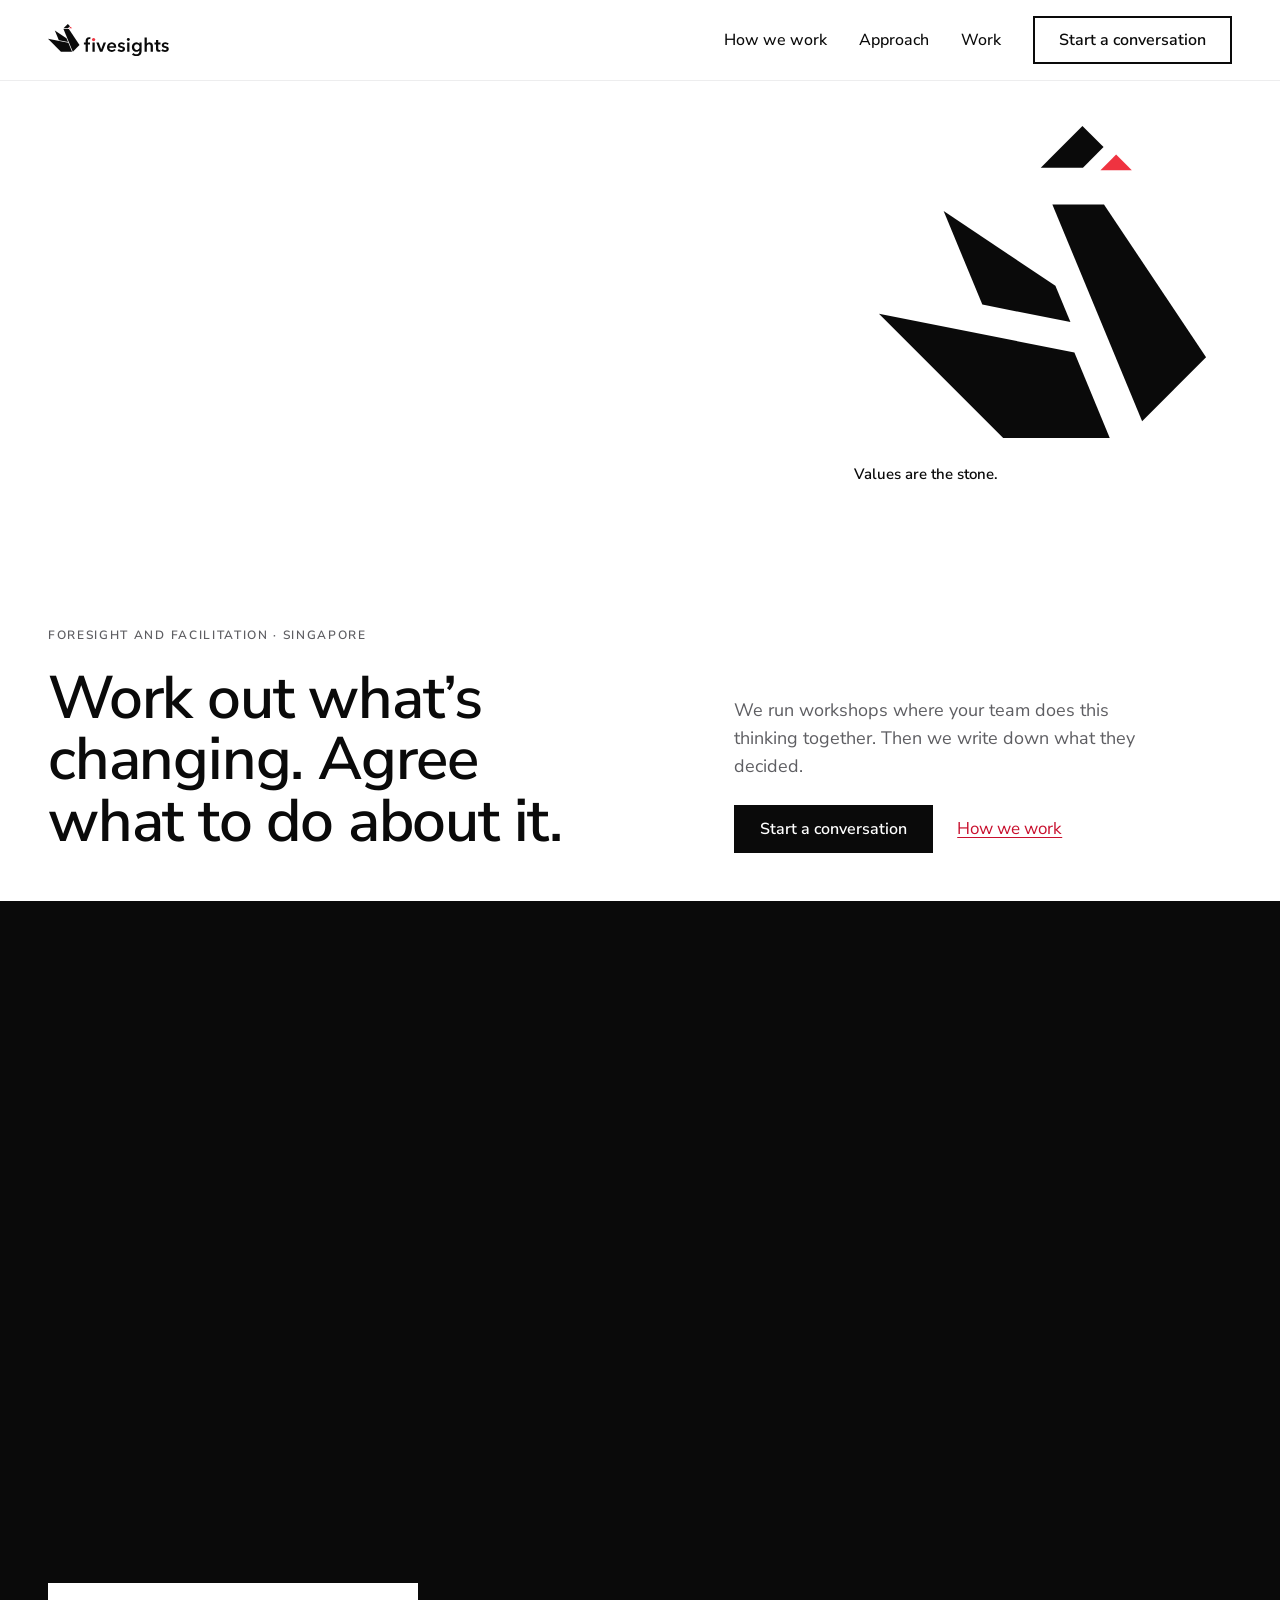
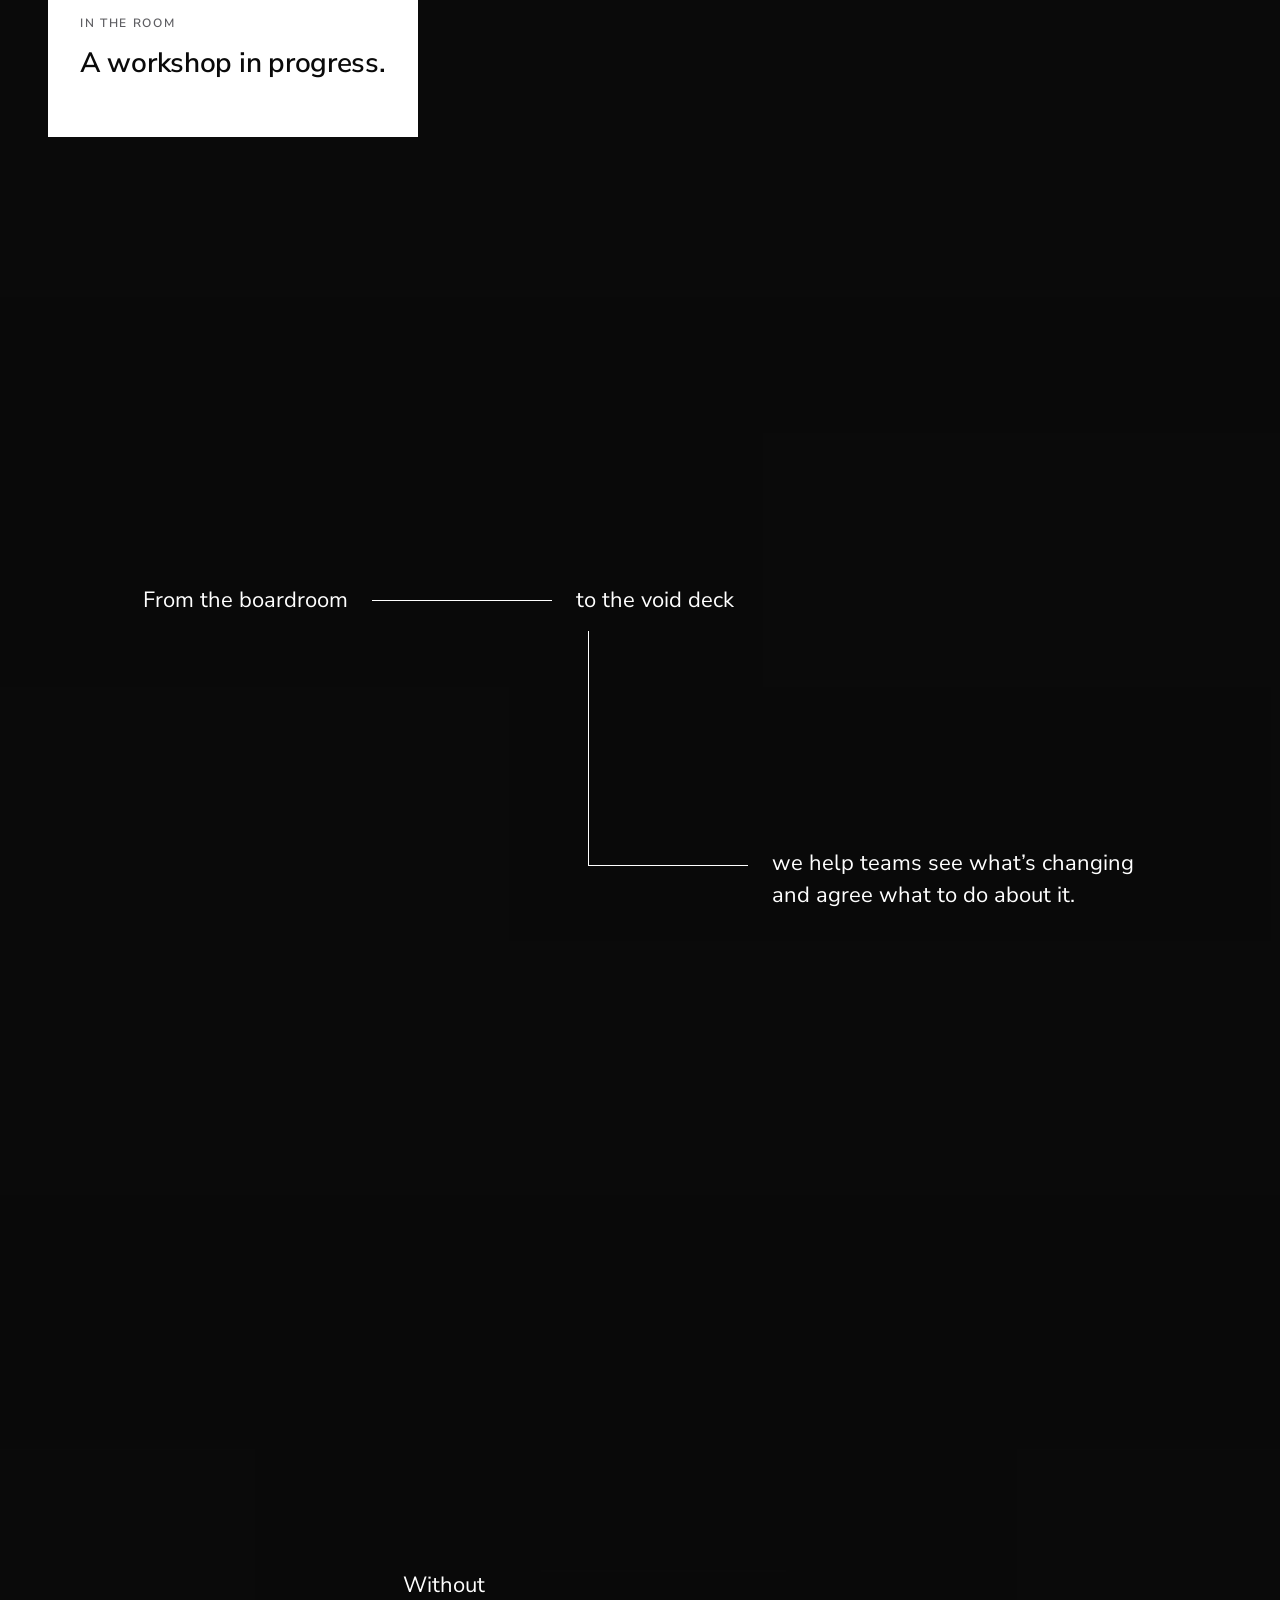
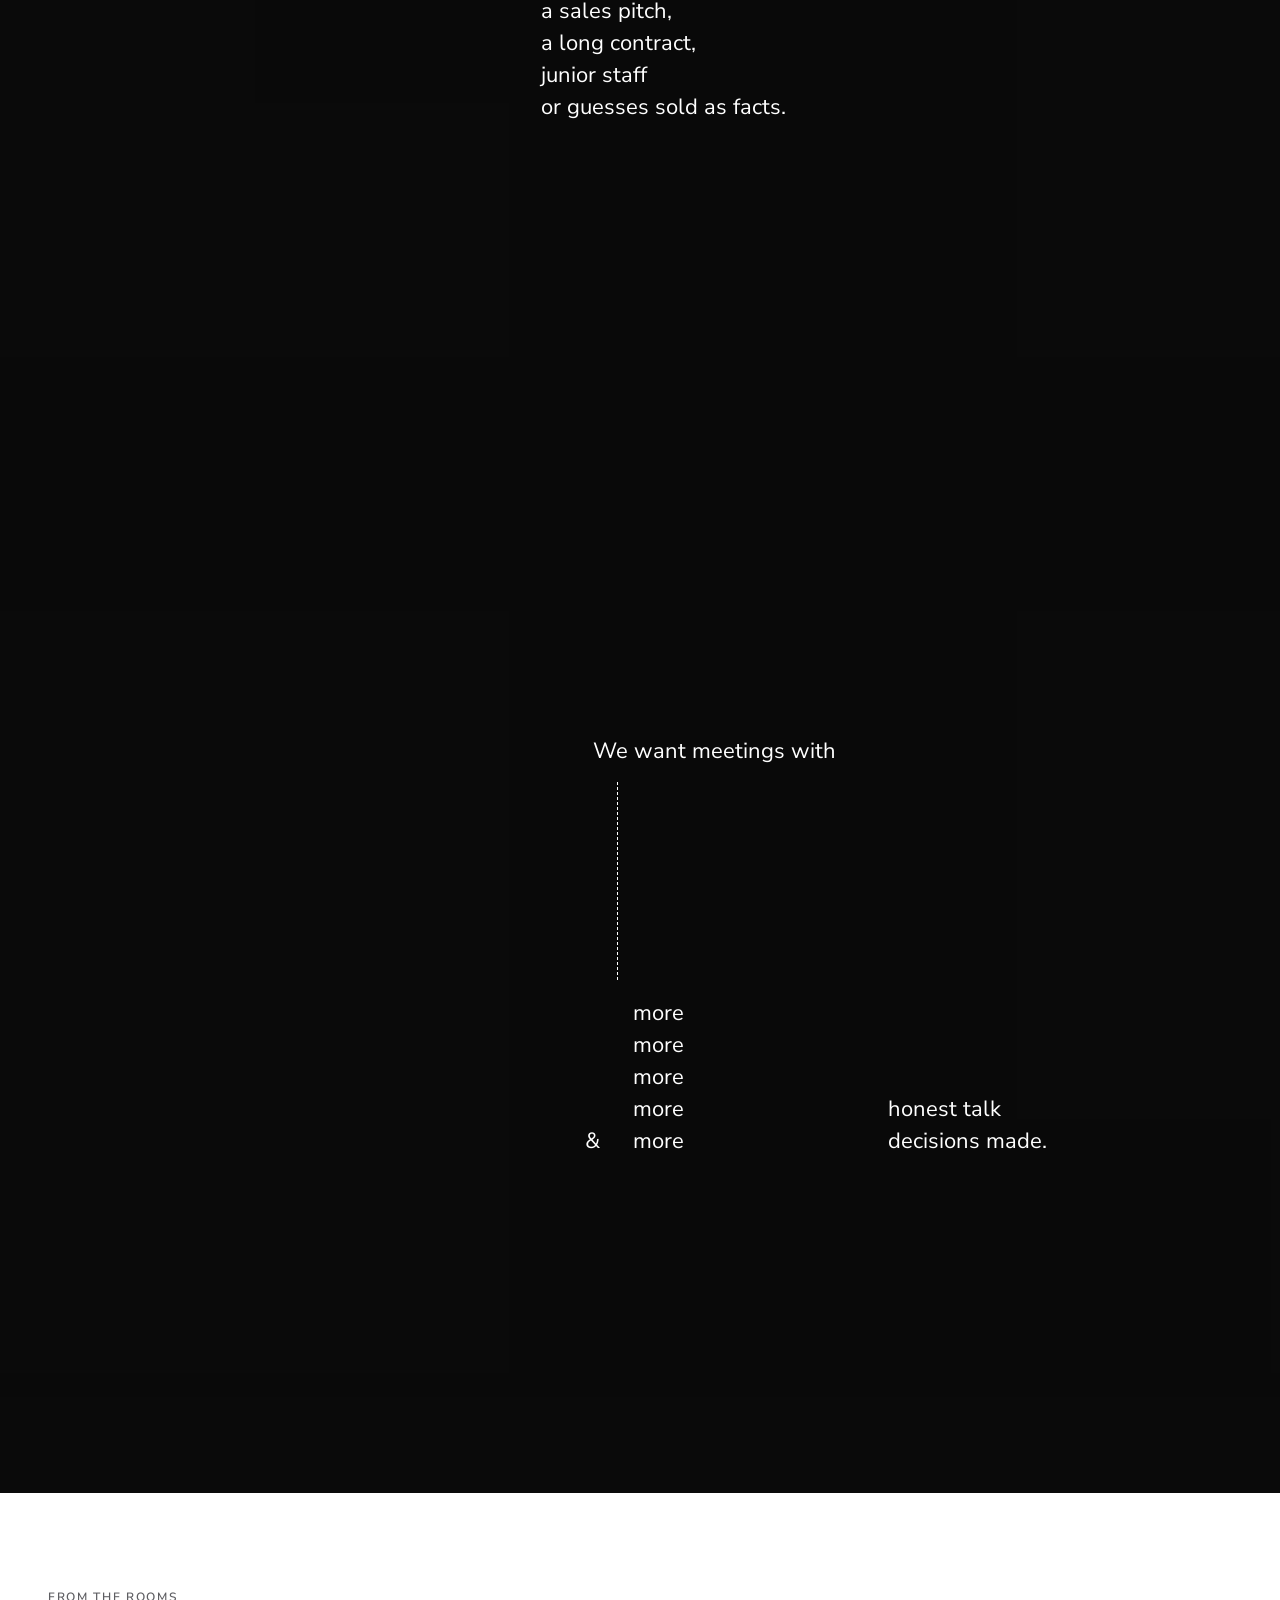
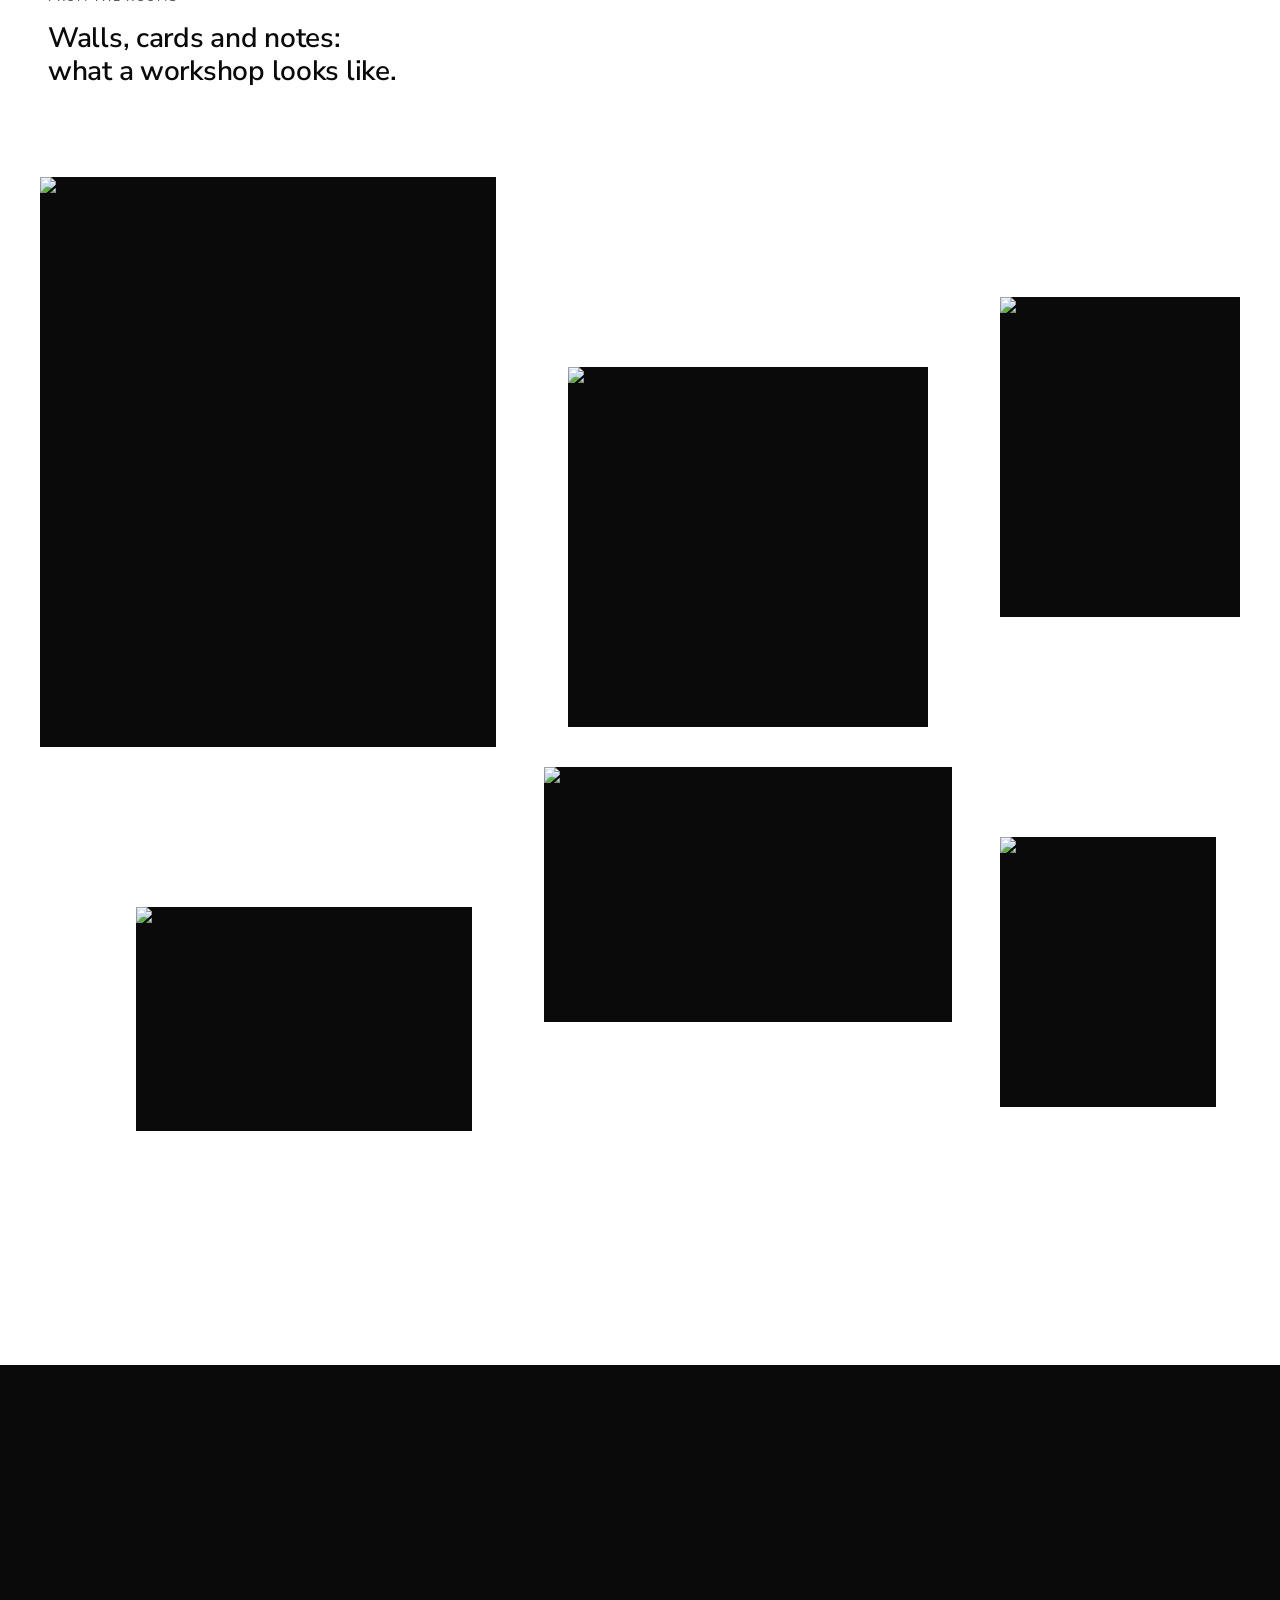
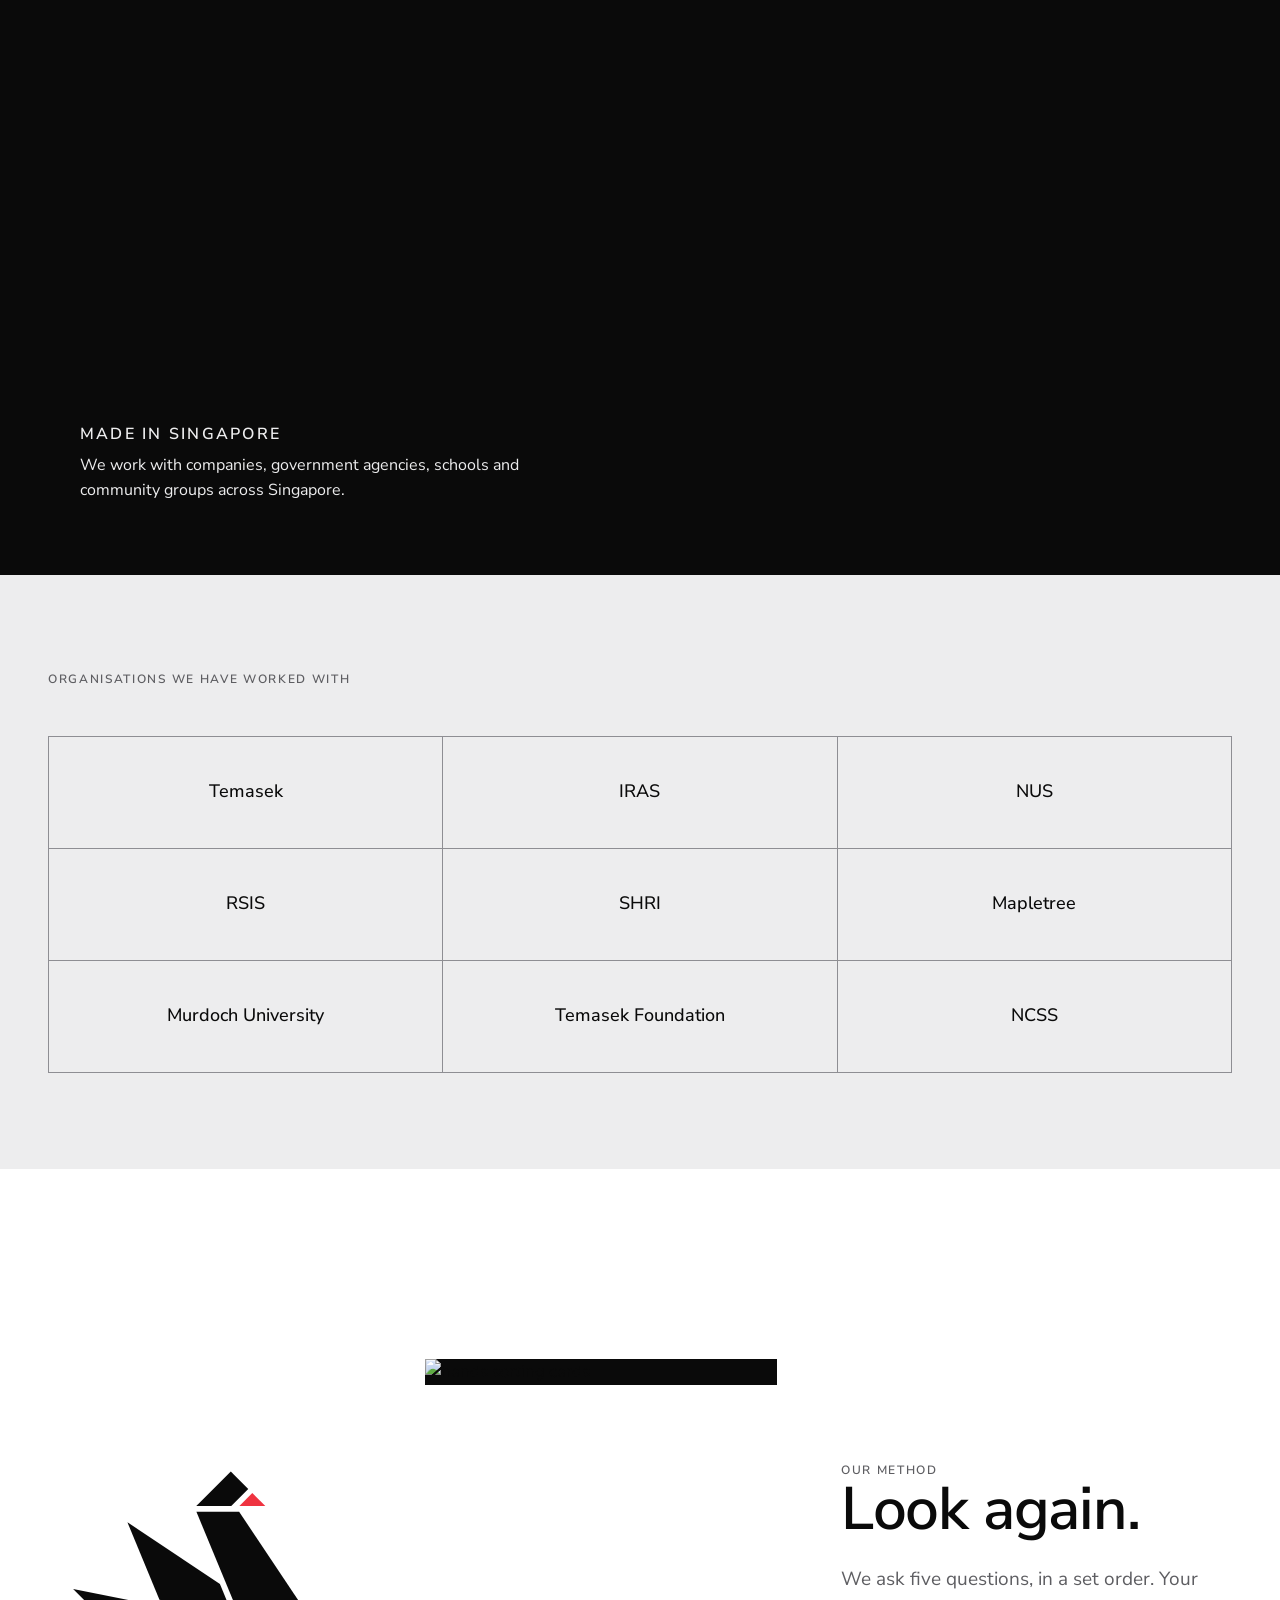
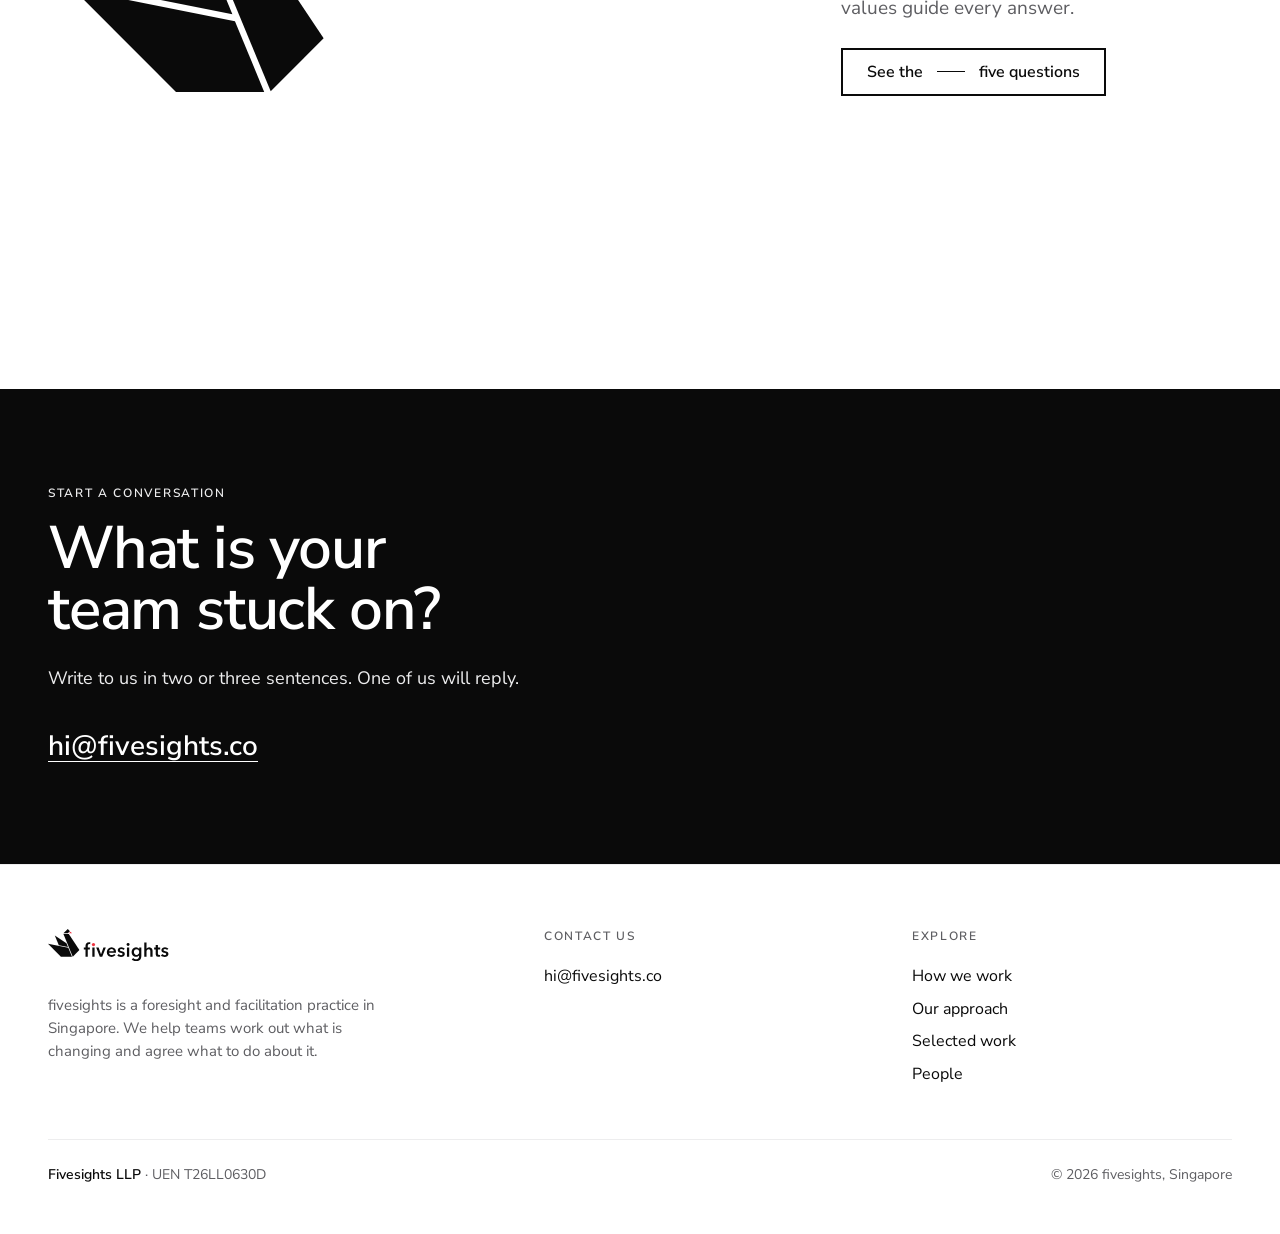
==== commit 488d05b0: "Add Unsplash photos across the site (to be replaced with fivesights photos) Co-Authored-By: WOZCODE " ====
--- a/index.html
+++ b/index.html
@@ -18,6 +18,7 @@
 <meta name="twitter:card" content="summary_large_image">
 <script>if(!(window.matchMedia&&matchMedia("(prefers-reduced-motion: reduce)").matches))document.documentElement.classList.add("motion");</script>
 <link rel="stylesheet" href="css/app.css">
+<link rel="stylesheet" href="preview.css">
 </head>
 <body>
 <a class="skip" href="#main">Skip to content</a>
@@ -59,14 +60,22 @@
   </div>
 </section>
 
-<!--slot:film-->
+
+<section class="film" data-scrub aria-label="Session film">
+  <div class="ph"><img src="https://images.unsplash.com/photo-1623652653308-d49d335c92eb?auto=format&fit=crop&w=2000&q=70" alt="a facilitated workshop in progress"></div>
+  <div class="panel-x">
+    <p class="label">In the room</p>
+    <h2>A workshop in progress.</h2>
+  </div>
+</section>
+
 
 <!-- The thread: one sentence carried down three screens in small type,
      joined by drawn lines (horizontal and vertical only, from the angle
      set). Pattern from savor.it; words and lines are ours. -->
 <section class="thread-story" aria-label="What we do">
   <div class="tscreen ts1" data-scrub>
-    <!--slot:t1-->
+    <div class="tbg"><div class="ph"><img src="https://images.unsplash.com/photo-1606836591695-4d58a73eba1e?auto=format&fit=crop&w=2000&q=70" alt="colleagues in a meeting room" loading="lazy"></div></div>
     <div class="wrap">
       <p class="t-row" data-reveal>
         <span>From the boardroom</span><i class="hl" aria-hidden="true"></i><span class="t-anchor">to the void deck
@@ -76,7 +85,7 @@
     </div>
   </div>
   <div class="tscreen ts2" data-scrub>
-    <!--slot:t2-->
+    <div class="tbg"><div class="ph"><img src="https://images.unsplash.com/photo-1431540015161-0bf868a2d407?auto=format&fit=crop&w=2000&q=70" alt="an empty room before a session" loading="lazy"></div></div>
     <div class="wrap">
       <div class="t-list" data-reveal>
         <span>Without</span>
@@ -85,7 +94,7 @@
     </div>
   </div>
   <div class="tscreen ts3" data-scrub>
-    <!--slot:t3-->
+    <div class="tbg"><div class="ph"><img src="https://images.unsplash.com/photo-1758873271687-ec6b5bc28fe8?auto=format&fit=crop&w=2000&q=70" alt="a team at a table" loading="lazy"></div></div>
     <div class="wrap">
       <div class="t-more" data-reveal>
         <span class="t-lead">We want meetings with<i class="vl dash" aria-hidden="true"></i></span>
@@ -101,7 +110,24 @@
   </div>
 </section>
 
-<!--slot:sheet-->
+
+<section class="sheet" data-scrub aria-label="From the rooms">
+  <div class="wrap"><p class="label">From the rooms</p><h2 style="margin-top:var(--s2);max-width:24ch">Walls, cards and notes: what a workshop looks like.</h2></div>
+  <div class="sheet-grid">
+    <div class="ph"><img src="https://images.unsplash.com/photo-1587612049655-c1030366a74a?auto=format&fit=crop&w=1200&q=70" alt="hands sorting cards" loading="lazy"></div>
+    <div class="ph"><img src="https://images.unsplash.com/photo-1503551723145-6c040742065b-v2?auto=format&fit=crop&w=1000&q=70" alt="notes pinned to a board" loading="lazy"></div>
+    <div class="ph"><img src="https://images.unsplash.com/photo-1620325867502-221cfb5faa5f?auto=format&fit=crop&w=800&q=70" alt="a participant writing" loading="lazy"></div>
+    <div class="ph"><img src="https://images.unsplash.com/photo-1512758017271-d7b84c2113f1?auto=format&fit=crop&w=1000&q=70" alt="a printed canvas covered in notes" loading="lazy"></div>
+    <div class="ph"><img src="https://images.unsplash.com/photo-1606836591695-4d58a73eba1e?auto=format&fit=crop&w=1200&q=70" alt="colleagues in a meeting room" loading="lazy"></div>
+    <div class="ph"><img src="https://images.unsplash.com/photo-1542626991-cbc4e32524cc?auto=format&fit=crop&w=800&q=70" alt="notes on a corkboard" loading="lazy"></div>
+  </div>
+</section>
+
+<section class="band" data-scrub aria-label="Singapore">
+  <div class="ph"><img src="https://images.unsplash.com/photo-1616434837726-52452a116145?auto=format&fit=crop&w=2000&q=70" alt="a Singapore housing estate" loading="lazy"></div>
+  <div class="cap"><p class="label">Made in Singapore</p><p>We work with companies, government agencies, schools and community groups across Singapore.</p></div>
+</section>
+
 
 <!-- Client names need written clearance before they go further (Governance: public claims). -->
 <section class="mist" id="rooms">
@@ -121,7 +147,7 @@
     <figure class="fold-figure small">
       <svg class="fold-stage" viewBox="200 30 1040 920" data-from="swan" data-to="stone" data-mode="once" role="img" aria-label="The fivesights pieces folding into a stone."></svg>
     </figure>
-    <!--slot:closeimg-->
+    <div class="close-img" data-reveal><div class="ph"><img src="https://images.unsplash.com/photo-1587612049655-c1030366a74a?auto=format&fit=crop&w=900&q=70" alt="hands sorting cards" loading="lazy"></div></div>
     <div>
       <p class="label">Our method</p>
       <h2 class="display" data-words>Look again.</h2>
@@ -171,5 +197,6 @@
 <script src="js/fold.js" defer></script>
 <script src="js/site.js" defer></script>
 <script src="js/scroll.js" defer></script>
+<script src="preview.js" defer></script>
 </body>
 </html>
--- a/preview.css
+++ b/preview.css
@@ -0,0 +1,101 @@
+/* Placeholder preview only (16 Nov 2026). Unsplash stock stands in for
+   fivesights session photos and film so the full effect can be judged.
+   Never publish: brand guide 1.4 allows only photos fivesights shot. */
+.ph { position: relative; overflow: hidden; background: var(--ink); }
+.ph img { width: 100%; height: 100%; object-fit: cover; display: block; filter: saturate(0.88); }
+.ph-tag { position: absolute; right: 12px; bottom: 12px; z-index: 3; background: var(--paper); color: var(--ink); font: 600 11px/1 var(--sans); letter-spacing: 0.14em; text-transform: uppercase; padding: 6px 8px; }
+
+/* Film band: full bleed, the image settles from 1.15 to 1 as you scroll */
+.film { position: relative; height: 100svh; }
+.film .ph { position: absolute; inset: 0; }
+.film .ph img { transform: scale(calc(1.15 - var(--t, 0.5) * 0.15)); transform-origin: 60% 50%; }
+.film .panel-x { position: absolute; left: var(--margin); bottom: var(--s6); z-index: 2; background: var(--paper); padding: var(--s4); max-width: 440px; }
+@media (min-width: 1296px) { .film .panel-x { left: calc((100vw - var(--max)) / 2); } }
+.film .panel-x h2 { margin: var(--s2) 0 var(--s3); }
+.btn-line { gap: 14px; }
+.btn-line i { display: inline-block; width: 28px; height: 1px; background: currentColor; }
+
+/* Full-screen player */
+.player { position: fixed; inset: 0; z-index: 100; background: var(--ink); color: var(--paper); display: none; }
+.player.open { display: block; }
+.player .ph { position: absolute; inset: 0; background: var(--ink); }
+.player .ph img { opacity: 0.9; transform: scale(1); transition: transform 90s linear; }
+.player.playing .ph img { transform: scale(1.12); }
+.player .bar { position: absolute; left: 0; right: 0; z-index: 2; display: flex; align-items: center; gap: var(--s3); padding: var(--s3) var(--margin); }
+.player .top { top: 0; justify-content: space-between; }
+.player .bottom { bottom: 0; }
+.player .chip { background: var(--ink); padding: 10px 14px; font-weight: 600; font-size: 15px; }
+.player button { font: 600 15px/1 var(--sans); color: var(--paper); background: var(--ink); border: 0; padding: 12px 16px; cursor: pointer; }
+.player .track { flex: 1; height: 2px; background: rgba(255,255,255,0.35); position: relative; }
+.player .track b { position: absolute; left: 0; top: 0; bottom: 0; width: 0; background: var(--paper); }
+.player.playing .track b { width: 100%; transition: width 90s linear; }
+
+/* Sentence stage over changing photos; the words stay on an ink panel */
+.sbg { position: absolute; inset: 0; }
+.sbg .ph { position: absolute; inset: 0; opacity: 0; transition: opacity 700ms ease-out; }
+.sbg .ph img { transform: scale(calc(1.08 - var(--e, 1) * 0.08)); }
+.sentence-stage:not(:has(li.on)) .sbg .ph:nth-child(1),
+.sentence-stage:has(li[data-step="1"].on:not(.past)) .sbg .ph:nth-child(1),
+.sentence-stage:has(li[data-step="2"].on:not(.past)) .sbg .ph:nth-child(2),
+.sentence-stage:has(li[data-step="3"].on:not(.past)) .sbg .ph:nth-child(3),
+.sentence-stage:has(li[data-step="4"].on) .sbg .ph:nth-child(4) { opacity: 1; }
+.sentence-stage .wrap { position: relative; z-index: 2; }
+.sentence-stage .wrap > * { position: relative; }
+.sentence-stage .inkpanel { background: rgba(10, 10, 10, 0.86); padding: var(--s5); max-width: 980px; }
+
+/* Contact sheet: photos at offset edges, drifting at different speeds */
+.sheet { padding: var(--s7) 0 var(--s8); overflow: hidden; }
+.sheet-grid { position: relative; height: 1100px; max-width: var(--max); margin: var(--s5) auto 0; }
+.sheet-grid .ph { position: absolute; transform: translateY(calc((0.5 - var(--t, 0.5)) * var(--sp, 120px))); }
+.sheet-grid .ph:nth-child(1) { left: 0; top: 0; width: 38%; aspect-ratio: 4/5; --sp: 80px; }
+.sheet-grid .ph:nth-child(2) { left: 44%; top: 120px; width: 30%; aspect-ratio: 1; --sp: 220px; }
+.sheet-grid .ph:nth-child(3) { right: 0; top: 0; width: 20%; aspect-ratio: 3/4; --sp: 320px; }
+.sheet-grid .ph:nth-child(4) { left: 8%; top: 640px; width: 28%; aspect-ratio: 3/2; --sp: 260px; }
+.sheet-grid .ph:nth-child(5) { left: 42%; top: 560px; width: 34%; aspect-ratio: 16/10; --sp: 140px; }
+.sheet-grid .ph:nth-child(6) { right: 2%; top: 520px; width: 18%; aspect-ratio: 4/5; --sp: 360px; }
+@media (max-width: 799px) {
+  .sheet-grid { height: auto; display: grid; grid-template-columns: 1fr 1fr; gap: var(--gutter); padding: 0 var(--margin); }
+  .sheet-grid .ph { position: relative; inset: auto !important; width: auto !important; top: auto !important; }
+}
+
+/* Full-bleed band with caption panel */
+.band { position: relative; height: 90svh; }
+.band .ph { position: absolute; inset: 0; }
+.band .ph img { transform: scale(calc(1.1 - var(--t, 0.5) * 0.1)); }
+.band .cap { position: absolute; left: var(--margin); bottom: var(--s5); z-index: 2; background: var(--ink); color: var(--paper); padding: var(--s3) var(--s4); max-width: 520px; }
+.band .cap p { color: var(--mist); margin-top: 8px; font-size: 16px; }
+
+/* Approach: chapter photo and hero photo, revealed on the 22.5 degree cut */
+.ch-photo { height: 58svh; margin-bottom: var(--s6); }
+.ch-photo .ph { height: 100%; }
+.motion .ch-photo .ph { clip-path: polygon(0 0, 0 0, -45% 100%, 0 100%); transition: clip-path 1200ms cubic-bezier(0.65, 0, 0.35, 1); }
+.motion .ch-photo.in .ph { clip-path: polygon(0 0, 145% 0, 100% 100%, 0 100%); }
+.hero-photo { height: 70svh; margin-top: var(--s6); }
+.hero-photo .ph { height: 100%; }
+
+/* Work: a photo per case */
+.case .side .ph { margin-top: var(--s3); aspect-ratio: 4/3; }
+@media (max-width: 599px) {
+  .film { height: 88svh; }
+  .film .panel-x { left: var(--margin); right: var(--margin); bottom: var(--s4); padding: var(--s3); }
+  .sentence-stage .inkpanel { padding: var(--s3); }
+  .band { height: 70svh; }
+  .band .cap { right: var(--margin); padding: var(--s3); }
+  .ch-photo { height: 40svh; margin-bottom: var(--s5); }
+  .hero-photo { height: 45svh; }
+  .player .bar { gap: 8px; padding: 12px; }
+  .player .chip { font-size: 13px; }
+}
+@media (max-width: 799px) { .sheet-grid .ph { transform: none; aspect-ratio: 4/5 !important; } .sheet { padding-bottom: var(--s7); } }
+
+/* Thread backgrounds: one photo per screen, settling as you scroll, with
+   an ink scrim so the small words stay readable (brand call pending:
+   the guide says words never sit on photos). */
+.tbg { position: absolute; inset: 0; z-index: 0; }
+.tbg .ph { position: absolute; inset: 0; }
+.tbg .ph img { transform: scale(calc(1.12 - var(--t, 0.5) * 0.12)); }
+.tbg::after { content: ""; position: absolute; inset: 0; background: rgba(10, 10, 10, 0.55); z-index: 1; }
+.tbg .ph-tag { z-index: 2; }
+.close-grid:has(.ph) { grid-template-columns: minmax(0, 0.8fr) minmax(0, 0.9fr) minmax(0, 1fr); }
+.close-img { aspect-ratio: 4 / 5; }
+@media (max-width: 799px) { .close-grid:has(.ph) { grid-template-columns: 1fr; } .close-img { max-width: 260px; } }
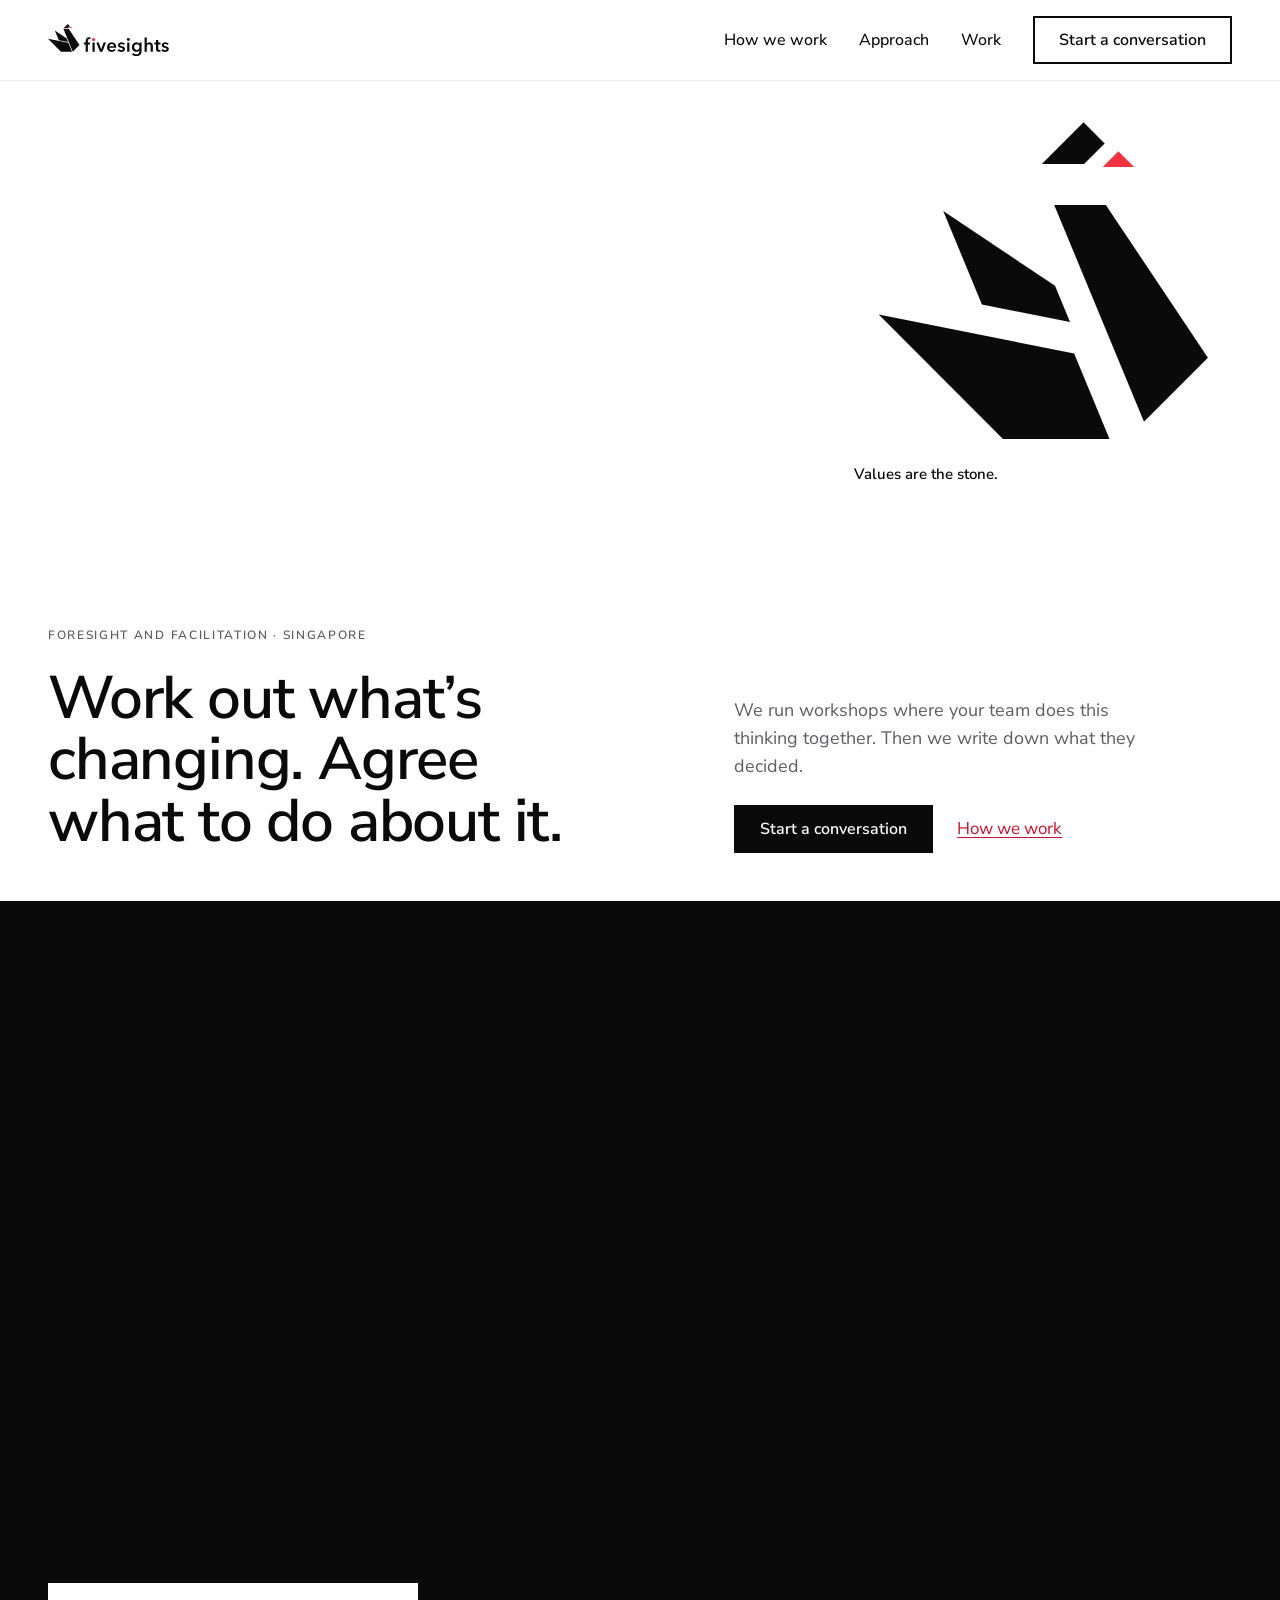
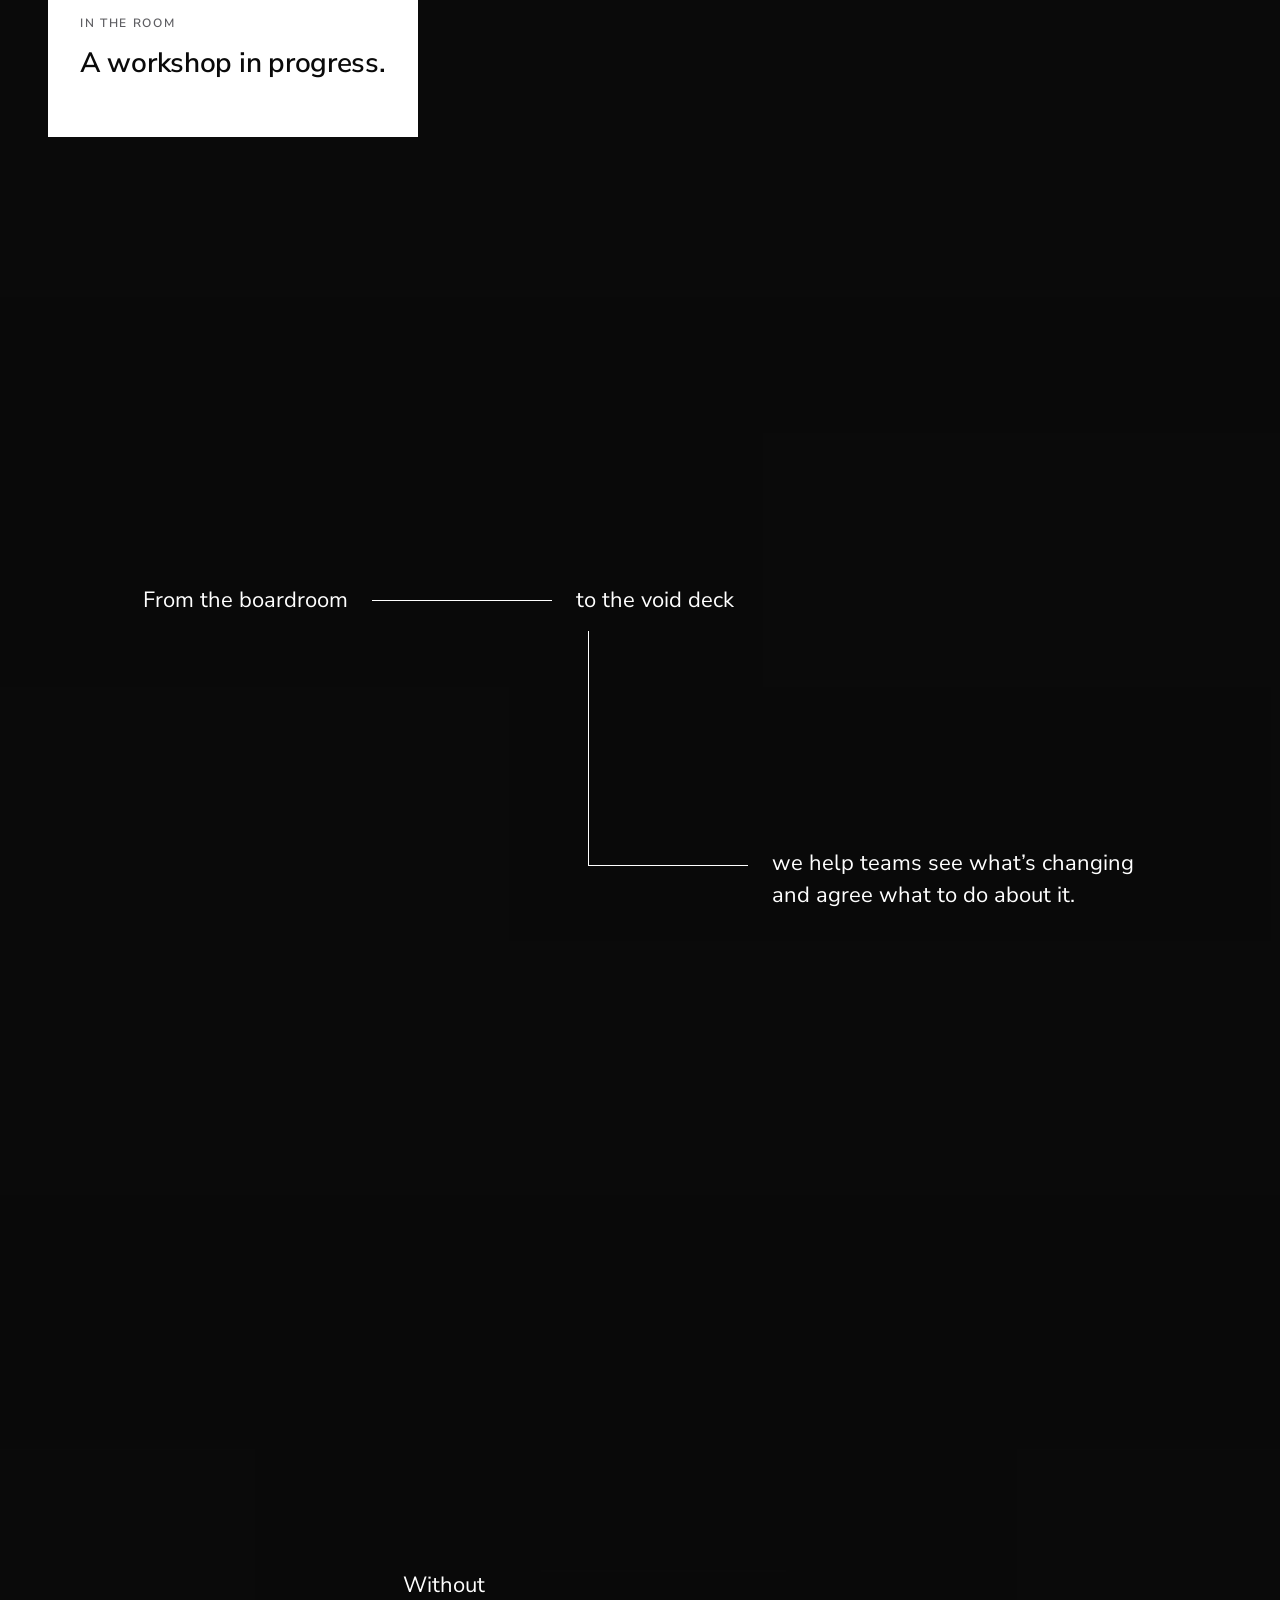
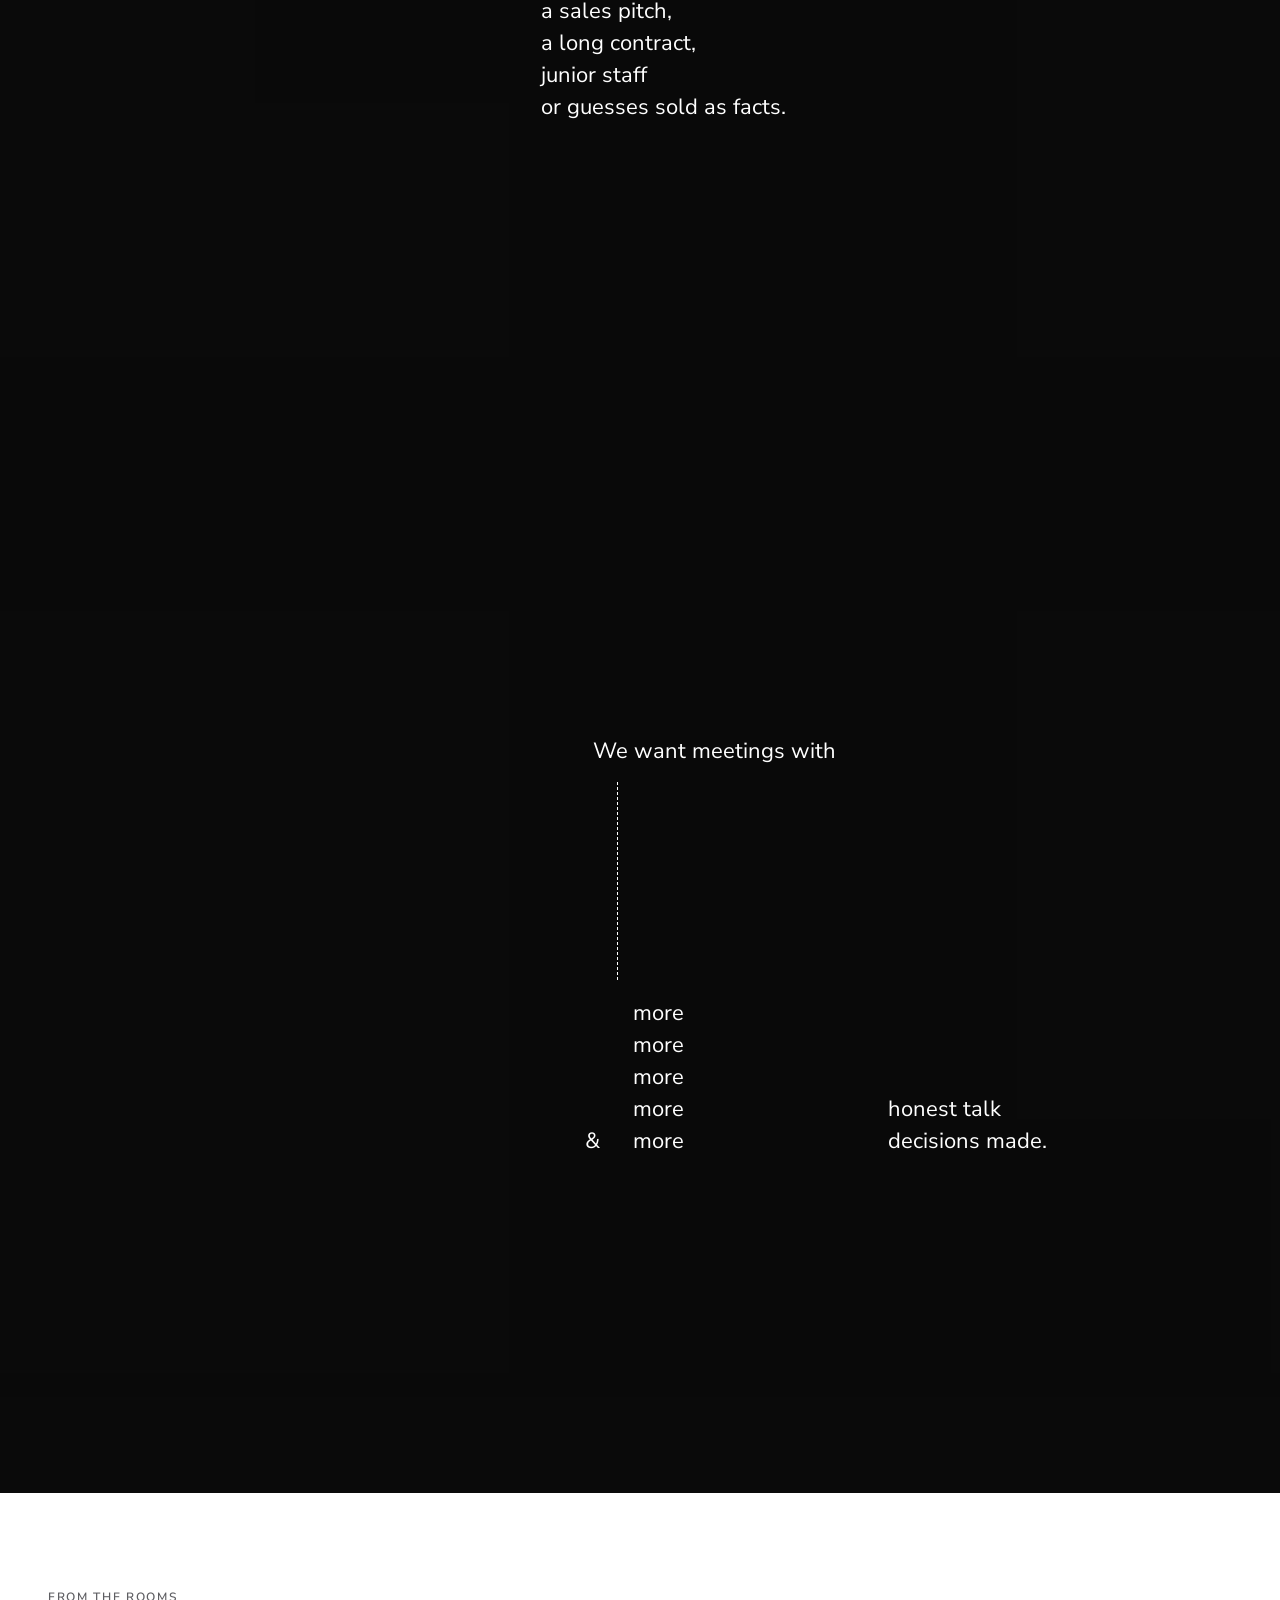
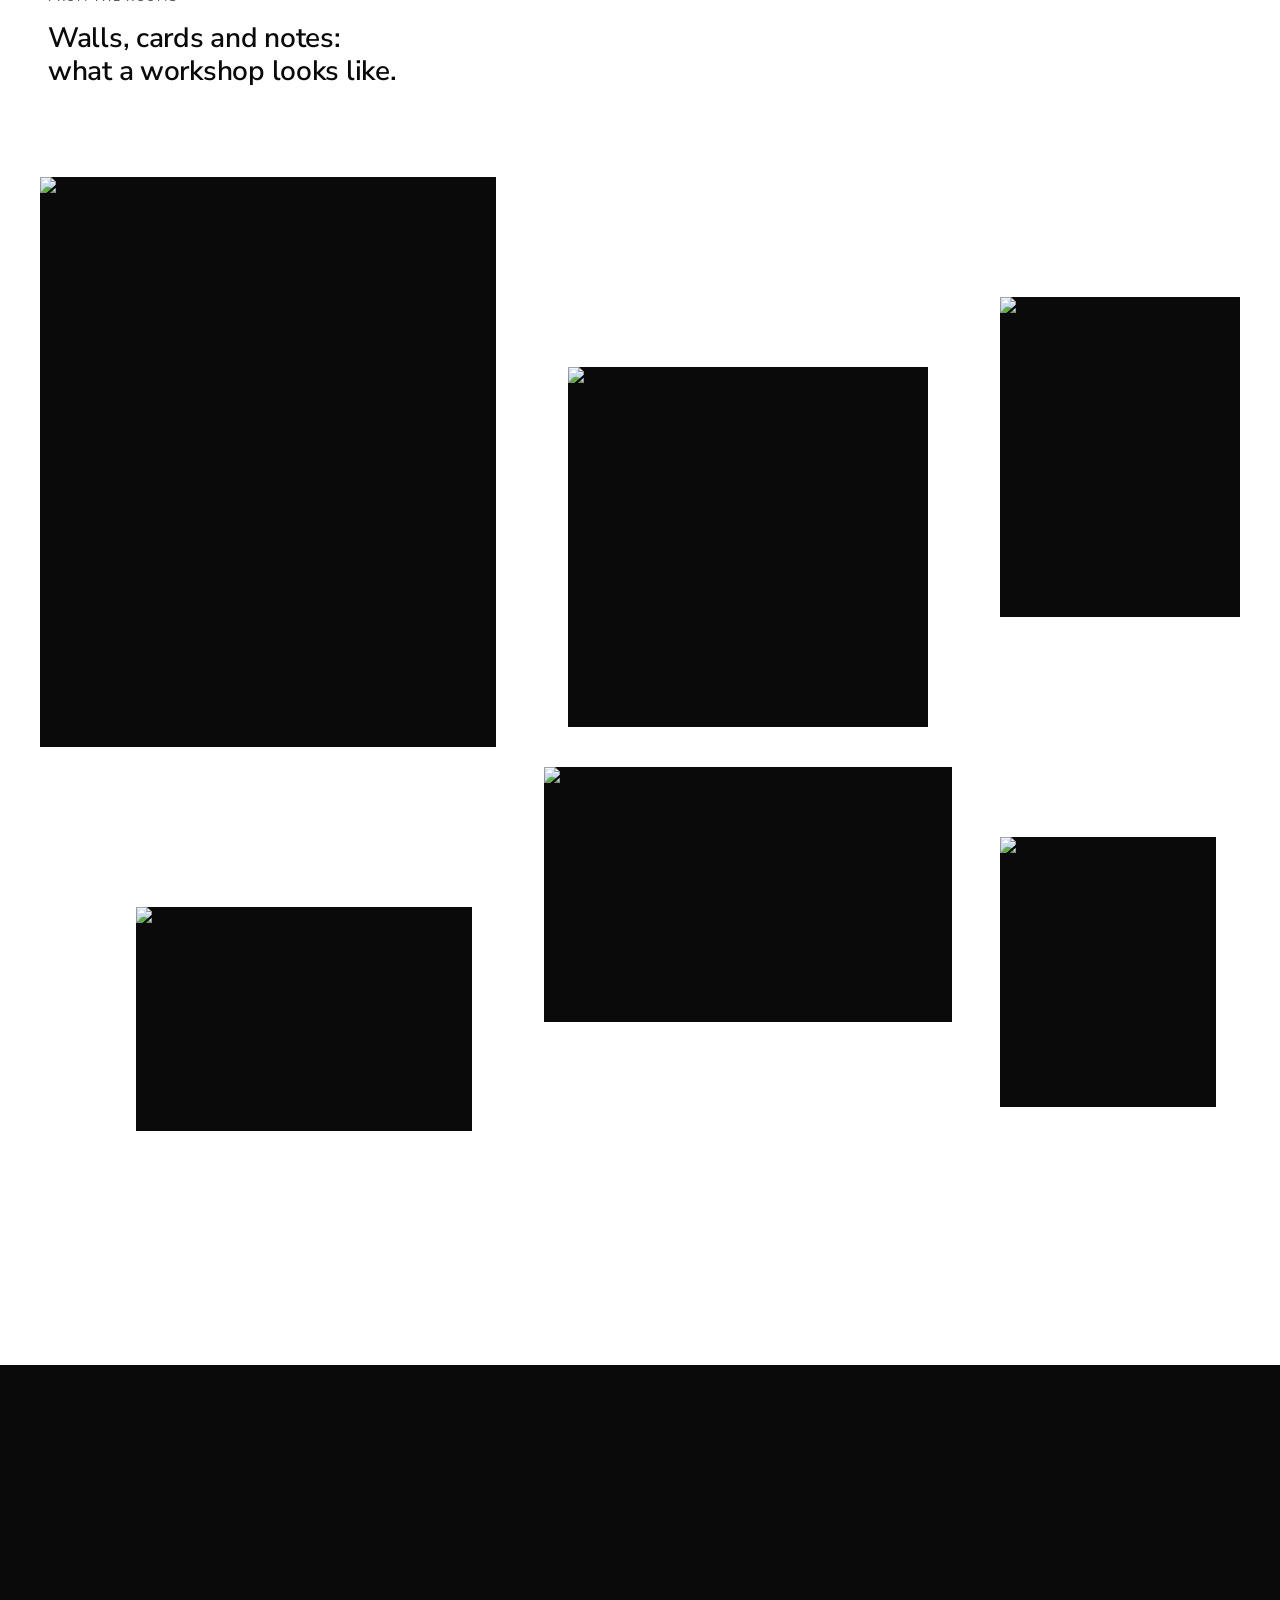
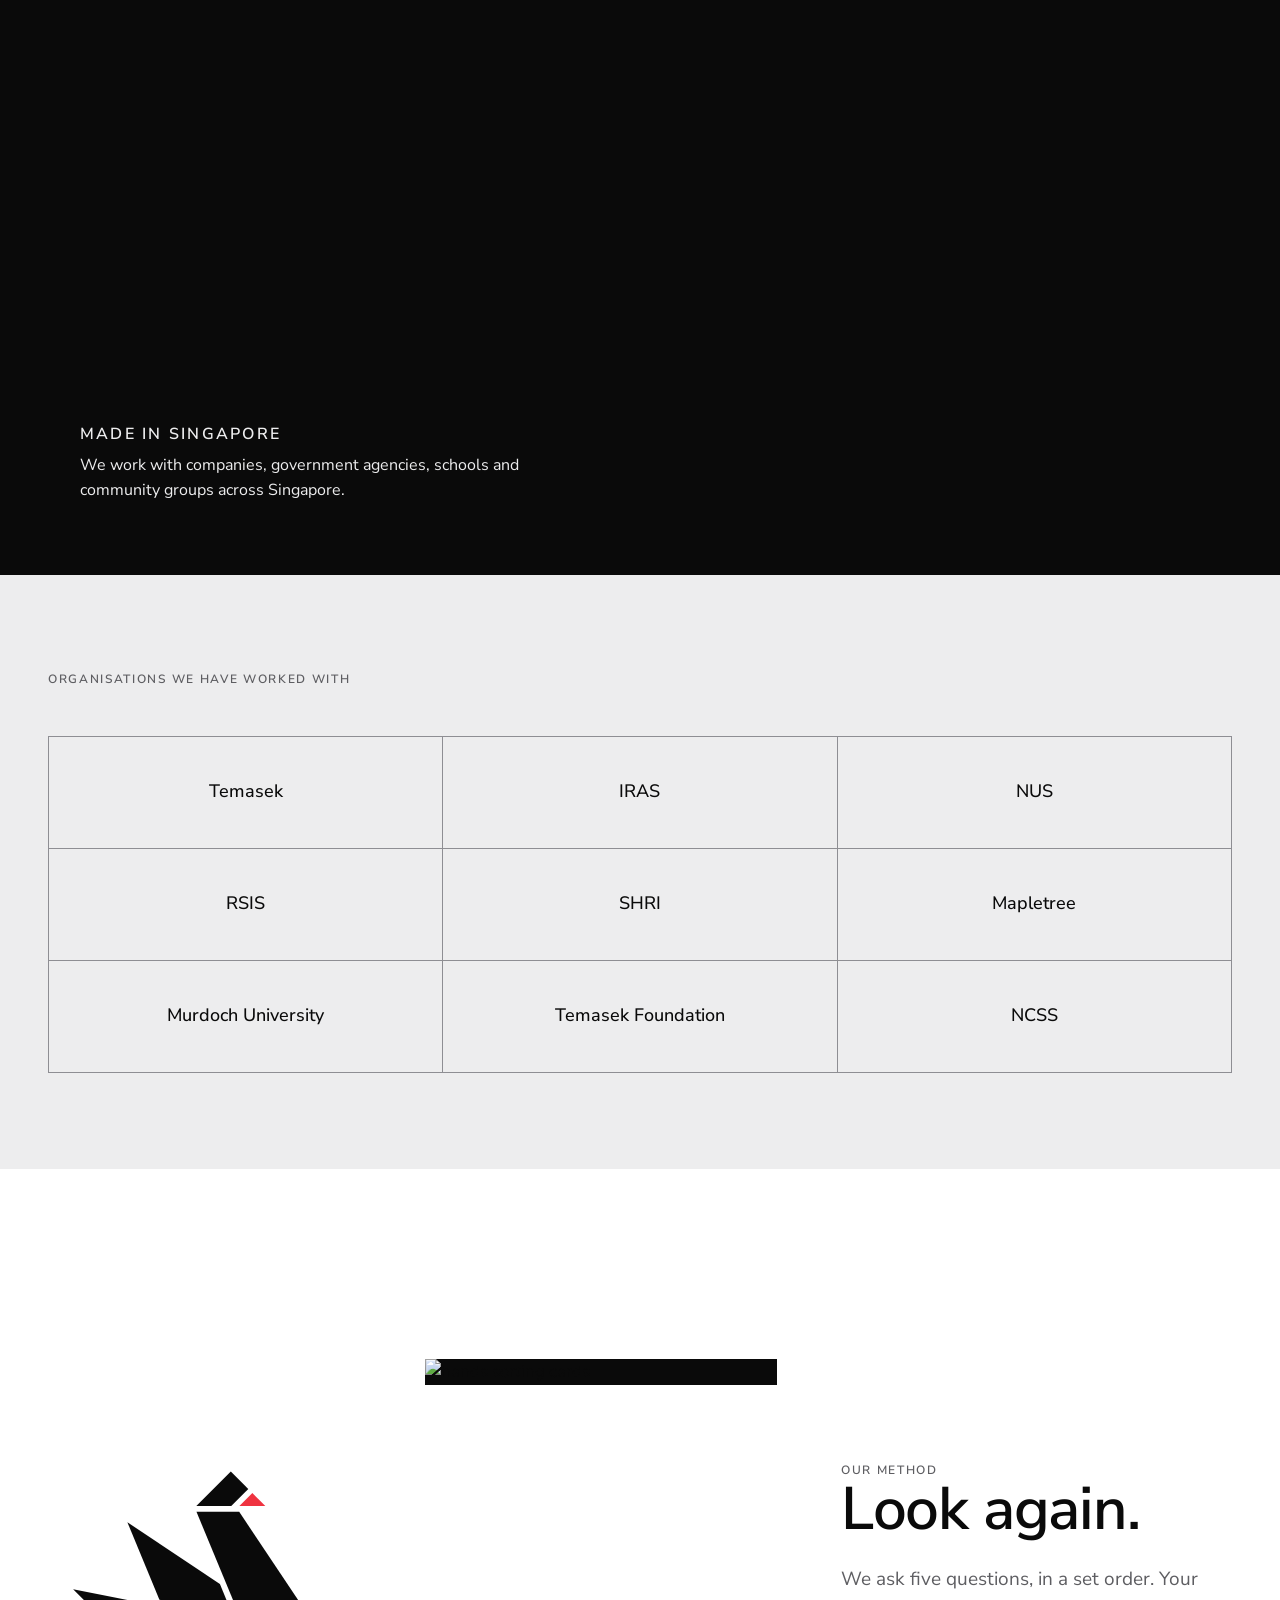
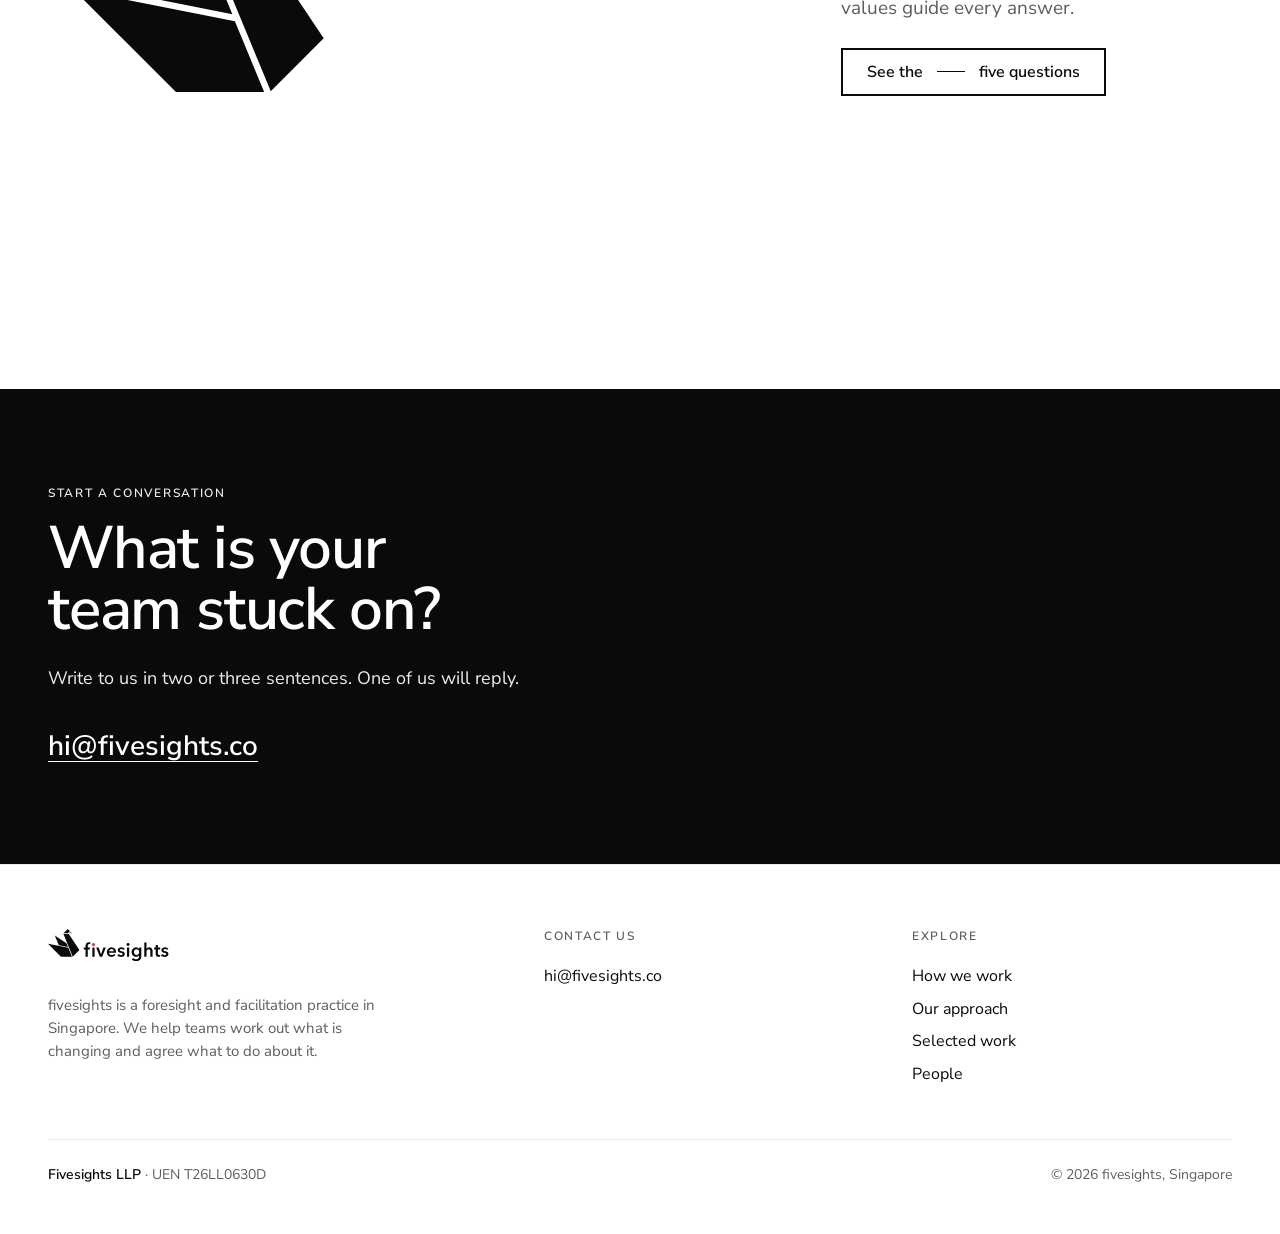
==== commit 8b607125: "Swap site photos from Unsplash to darker Pexels picks Co-Authored-By: WOZCODE <contact@withwoz.com>" ====
--- a/index.html
+++ b/index.html
@@ -62,7 +62,7 @@
 
 
 <section class="film" data-scrub aria-label="Session film">
-  <div class="ph"><img src="https://images.unsplash.com/photo-1623652653308-d49d335c92eb?auto=format&fit=crop&w=2000&q=70" alt="a facilitated workshop in progress"></div>
+  <div class="ph"><img src="https://images.pexels.com/photos/17373527/pexels-photo-17373527.jpeg?auto=compress&cs=tinysrgb&w=2000" alt="a facilitated workshop in progress"></div>
   <div class="panel-x">
     <p class="label">In the room</p>
     <h2>A workshop in progress.</h2>
@@ -75,7 +75,7 @@
      set). Pattern from savor.it; words and lines are ours. -->
 <section class="thread-story" aria-label="What we do">
   <div class="tscreen ts1" data-scrub>
-    <div class="tbg"><div class="ph"><img src="https://images.unsplash.com/photo-1606836591695-4d58a73eba1e?auto=format&fit=crop&w=2000&q=70" alt="colleagues in a meeting room" loading="lazy"></div></div>
+    <div class="tbg"><div class="ph"><img src="https://images.pexels.com/photos/8101984/pexels-photo-8101984.jpeg?auto=compress&cs=tinysrgb&w=2000" alt="colleagues in a meeting room" loading="lazy"></div></div>
     <div class="wrap">
       <p class="t-row" data-reveal>
         <span>From the boardroom</span><i class="hl" aria-hidden="true"></i><span class="t-anchor">to the void deck
@@ -85,7 +85,7 @@
     </div>
   </div>
   <div class="tscreen ts2" data-scrub>
-    <div class="tbg"><div class="ph"><img src="https://images.unsplash.com/photo-1431540015161-0bf868a2d407?auto=format&fit=crop&w=2000&q=70" alt="an empty room before a session" loading="lazy"></div></div>
+    <div class="tbg"><div class="ph"><img src="https://images.pexels.com/photos/28506813/pexels-photo-28506813.jpeg?auto=compress&cs=tinysrgb&w=2000" alt="an empty room before a session" loading="lazy"></div></div>
     <div class="wrap">
       <div class="t-list" data-reveal>
         <span>Without</span>
@@ -94,7 +94,7 @@
     </div>
   </div>
   <div class="tscreen ts3" data-scrub>
-    <div class="tbg"><div class="ph"><img src="https://images.unsplash.com/photo-1758873271687-ec6b5bc28fe8?auto=format&fit=crop&w=2000&q=70" alt="a team at a table" loading="lazy"></div></div>
+    <div class="tbg"><div class="ph"><img src="https://images.pexels.com/photos/3184585/pexels-photo-3184585.jpeg?auto=compress&cs=tinysrgb&w=2000" alt="a team at a table" loading="lazy"></div></div>
     <div class="wrap">
       <div class="t-more" data-reveal>
         <span class="t-lead">We want meetings with<i class="vl dash" aria-hidden="true"></i></span>
@@ -114,17 +114,17 @@
 <section class="sheet" data-scrub aria-label="From the rooms">
   <div class="wrap"><p class="label">From the rooms</p><h2 style="margin-top:var(--s2);max-width:24ch">Walls, cards and notes: what a workshop looks like.</h2></div>
   <div class="sheet-grid">
-    <div class="ph"><img src="https://images.unsplash.com/photo-1587612049655-c1030366a74a?auto=format&fit=crop&w=1200&q=70" alt="hands sorting cards" loading="lazy"></div>
-    <div class="ph"><img src="https://images.unsplash.com/photo-1503551723145-6c040742065b-v2?auto=format&fit=crop&w=1000&q=70" alt="notes pinned to a board" loading="lazy"></div>
-    <div class="ph"><img src="https://images.unsplash.com/photo-1620325867502-221cfb5faa5f?auto=format&fit=crop&w=800&q=70" alt="a participant writing" loading="lazy"></div>
-    <div class="ph"><img src="https://images.unsplash.com/photo-1512758017271-d7b84c2113f1?auto=format&fit=crop&w=1000&q=70" alt="a printed canvas covered in notes" loading="lazy"></div>
-    <div class="ph"><img src="https://images.unsplash.com/photo-1606836591695-4d58a73eba1e?auto=format&fit=crop&w=1200&q=70" alt="colleagues in a meeting room" loading="lazy"></div>
-    <div class="ph"><img src="https://images.unsplash.com/photo-1542626991-cbc4e32524cc?auto=format&fit=crop&w=800&q=70" alt="notes on a corkboard" loading="lazy"></div>
+    <div class="ph"><img src="https://images.pexels.com/photos/8730981/pexels-photo-8730981.jpeg?auto=compress&cs=tinysrgb&w=1200" alt="hands sorting cards" loading="lazy"></div>
+    <div class="ph"><img src="https://images.pexels.com/photos/7845368/pexels-photo-7845368.jpeg?auto=compress&cs=tinysrgb&w=1000" alt="notes pinned to a board" loading="lazy"></div>
+    <div class="ph"><img src="https://images.pexels.com/photos/5686031/pexels-photo-5686031.jpeg?auto=compress&cs=tinysrgb&w=800" alt="a participant writing" loading="lazy"></div>
+    <div class="ph"><img src="https://images.pexels.com/photos/7648034/pexels-photo-7648034.jpeg?auto=compress&cs=tinysrgb&w=1000" alt="a printed canvas covered in notes" loading="lazy"></div>
+    <div class="ph"><img src="https://images.pexels.com/photos/8101984/pexels-photo-8101984.jpeg?auto=compress&cs=tinysrgb&w=1200" alt="colleagues in a meeting room" loading="lazy"></div>
+    <div class="ph"><img src="https://images.pexels.com/photos/7968079/pexels-photo-7968079.jpeg?auto=compress&cs=tinysrgb&w=800" alt="notes on a corkboard" loading="lazy"></div>
   </div>
 </section>
 
 <section class="band" data-scrub aria-label="Singapore">
-  <div class="ph"><img src="https://images.unsplash.com/photo-1616434837726-52452a116145?auto=format&fit=crop&w=2000&q=70" alt="a Singapore housing estate" loading="lazy"></div>
+  <div class="ph"><img src="https://images.pexels.com/photos/40948176/pexels-photo-40948176.jpeg?auto=compress&cs=tinysrgb&w=2000" alt="a Singapore housing estate" loading="lazy"></div>
   <div class="cap"><p class="label">Made in Singapore</p><p>We work with companies, government agencies, schools and community groups across Singapore.</p></div>
 </section>
 
@@ -147,7 +147,7 @@
     <figure class="fold-figure small">
       <svg class="fold-stage" viewBox="200 30 1040 920" data-from="swan" data-to="stone" data-mode="once" role="img" aria-label="The fivesights pieces folding into a stone."></svg>
     </figure>
-    <div class="close-img" data-reveal><div class="ph"><img src="https://images.unsplash.com/photo-1587612049655-c1030366a74a?auto=format&fit=crop&w=900&q=70" alt="hands sorting cards" loading="lazy"></div></div>
+    <div class="close-img" data-reveal><div class="ph"><img src="https://images.pexels.com/photos/8730981/pexels-photo-8730981.jpeg?auto=compress&cs=tinysrgb&w=900" alt="hands sorting cards" loading="lazy"></div></div>
     <div>
       <p class="label">Our method</p>
       <h2 class="display" data-words>Look again.</h2>
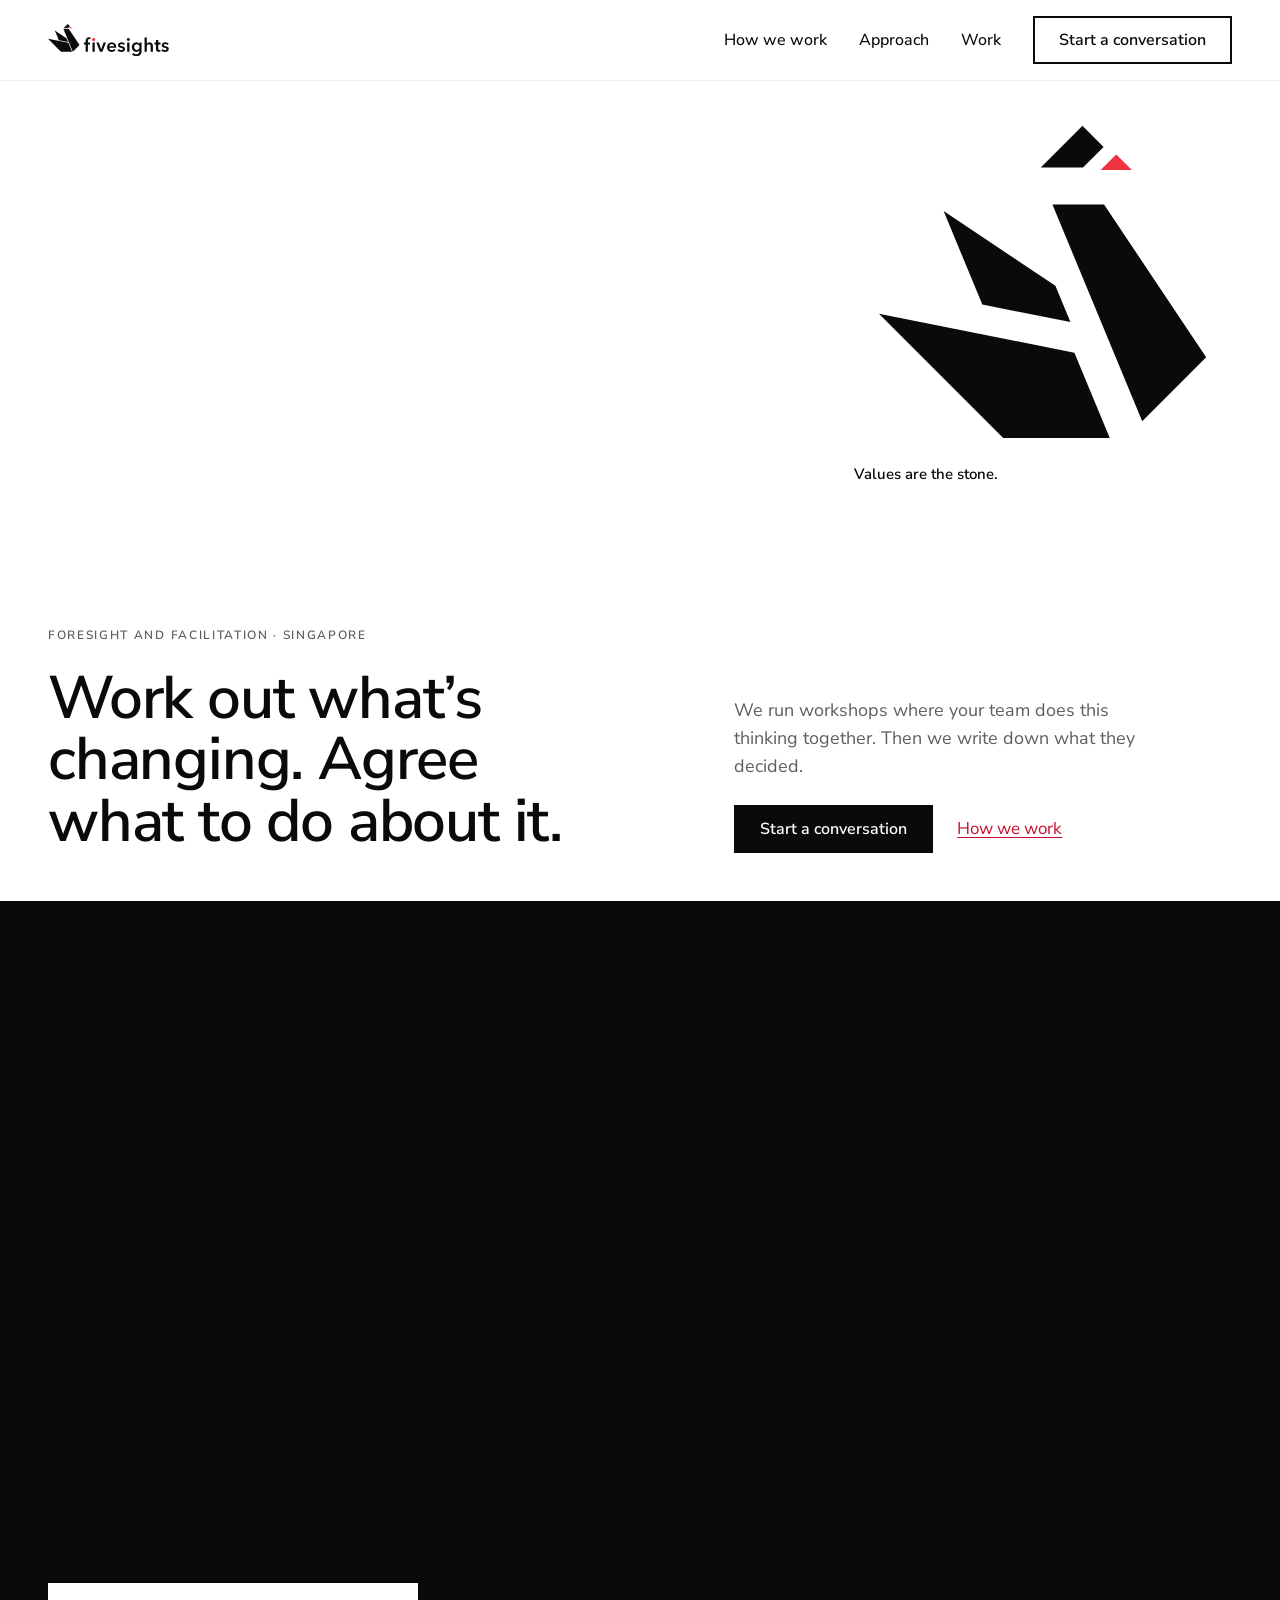
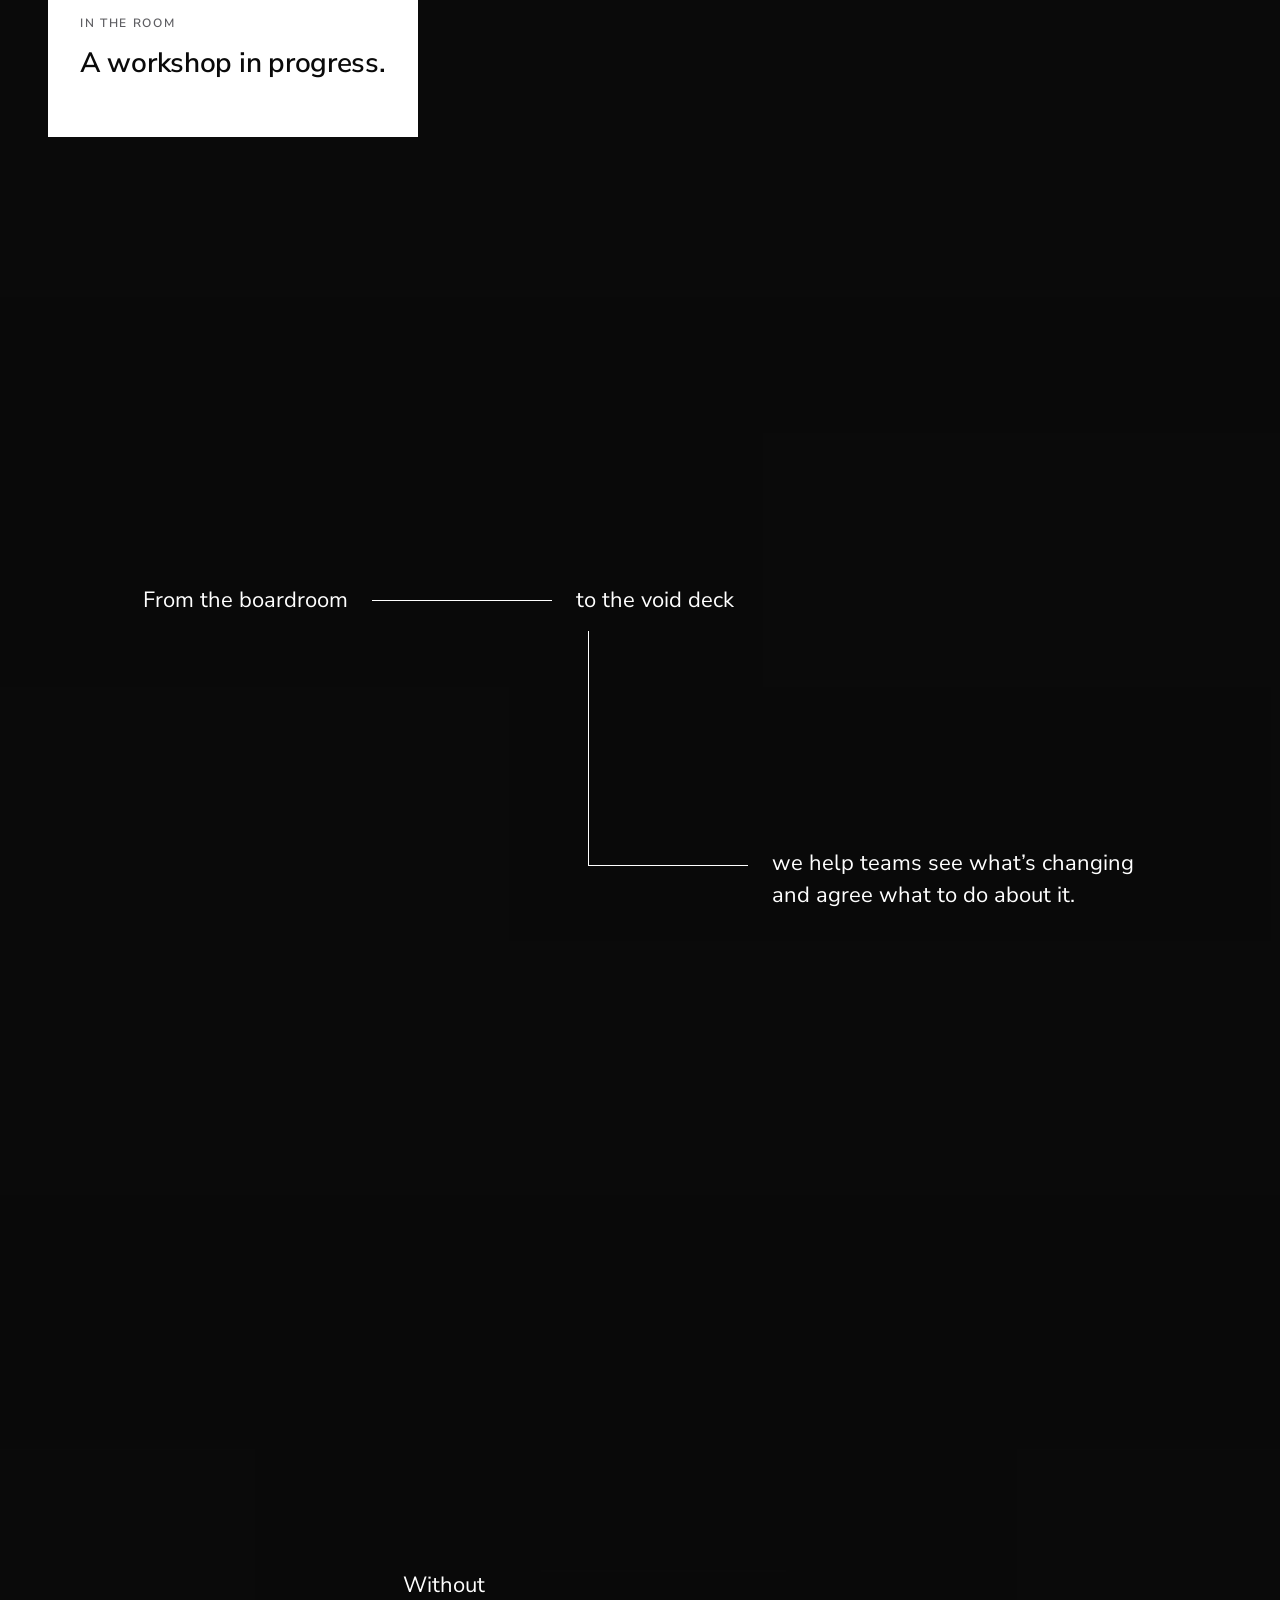
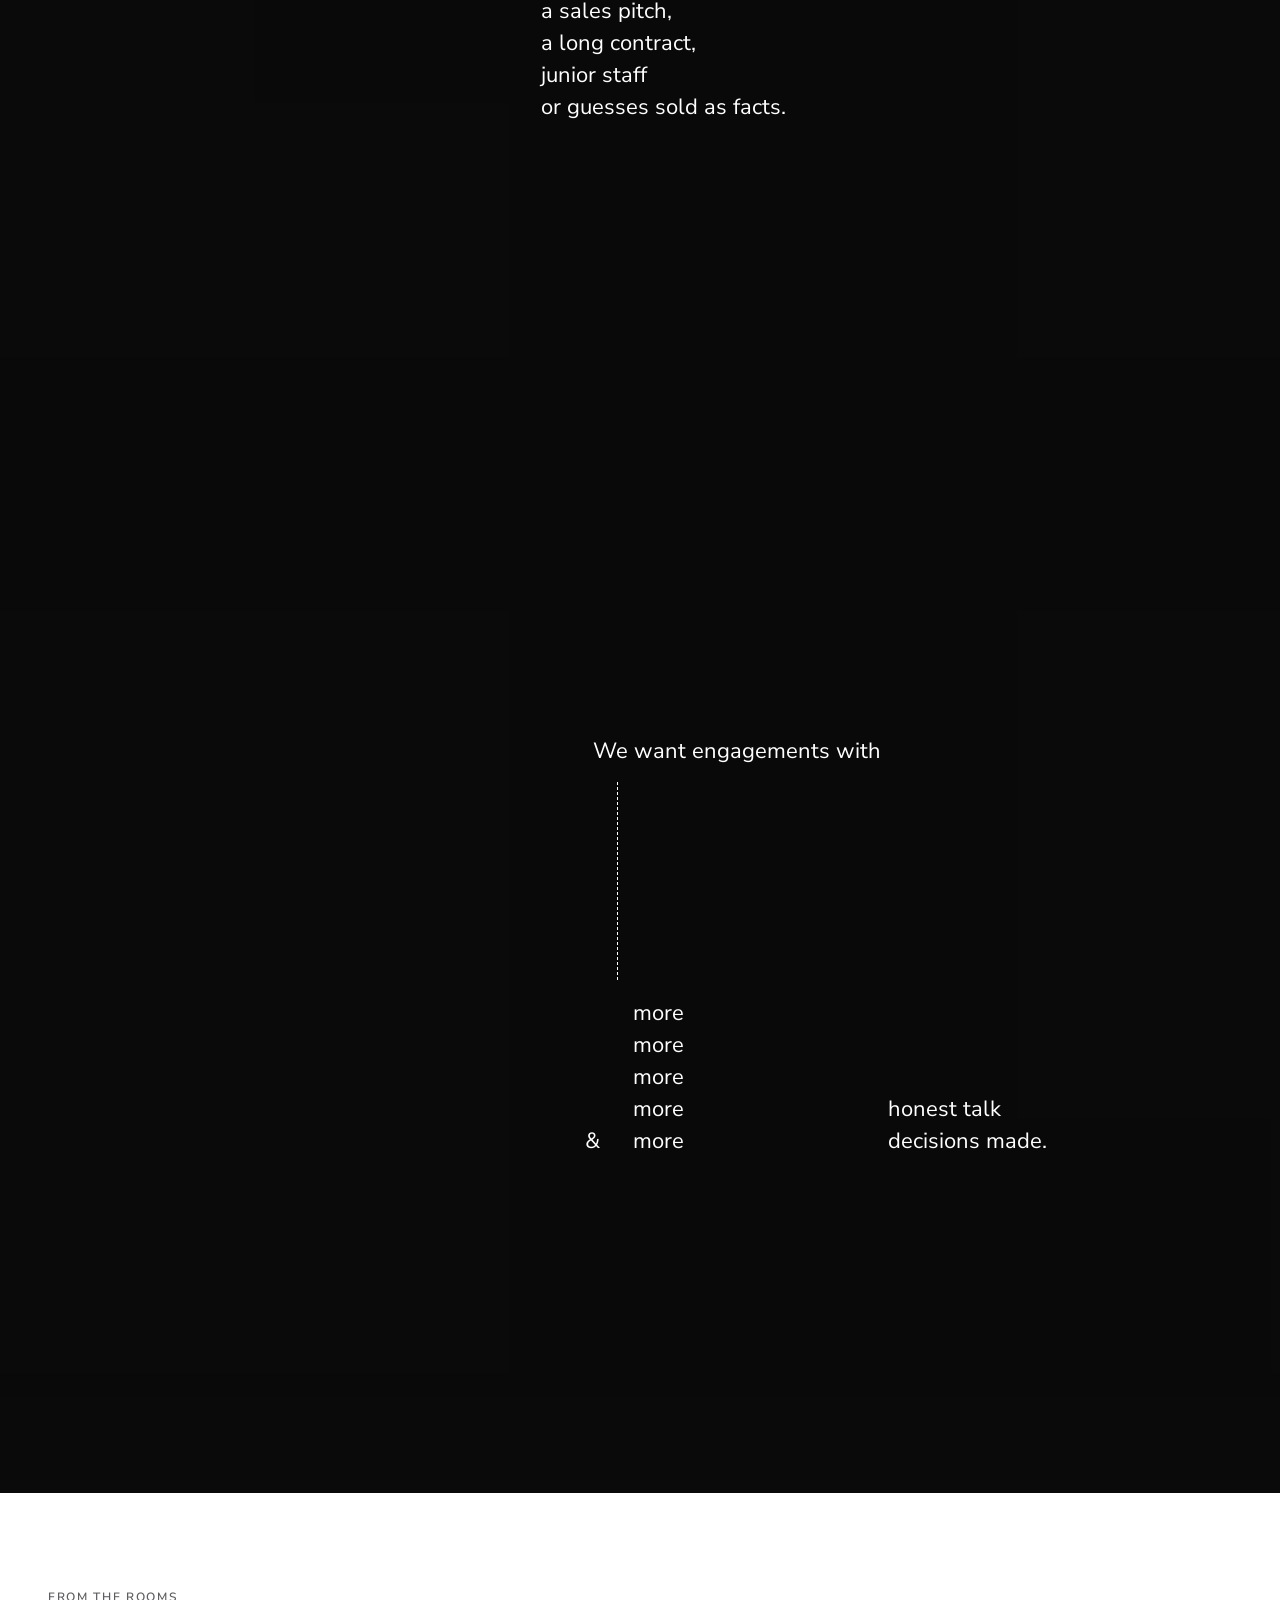
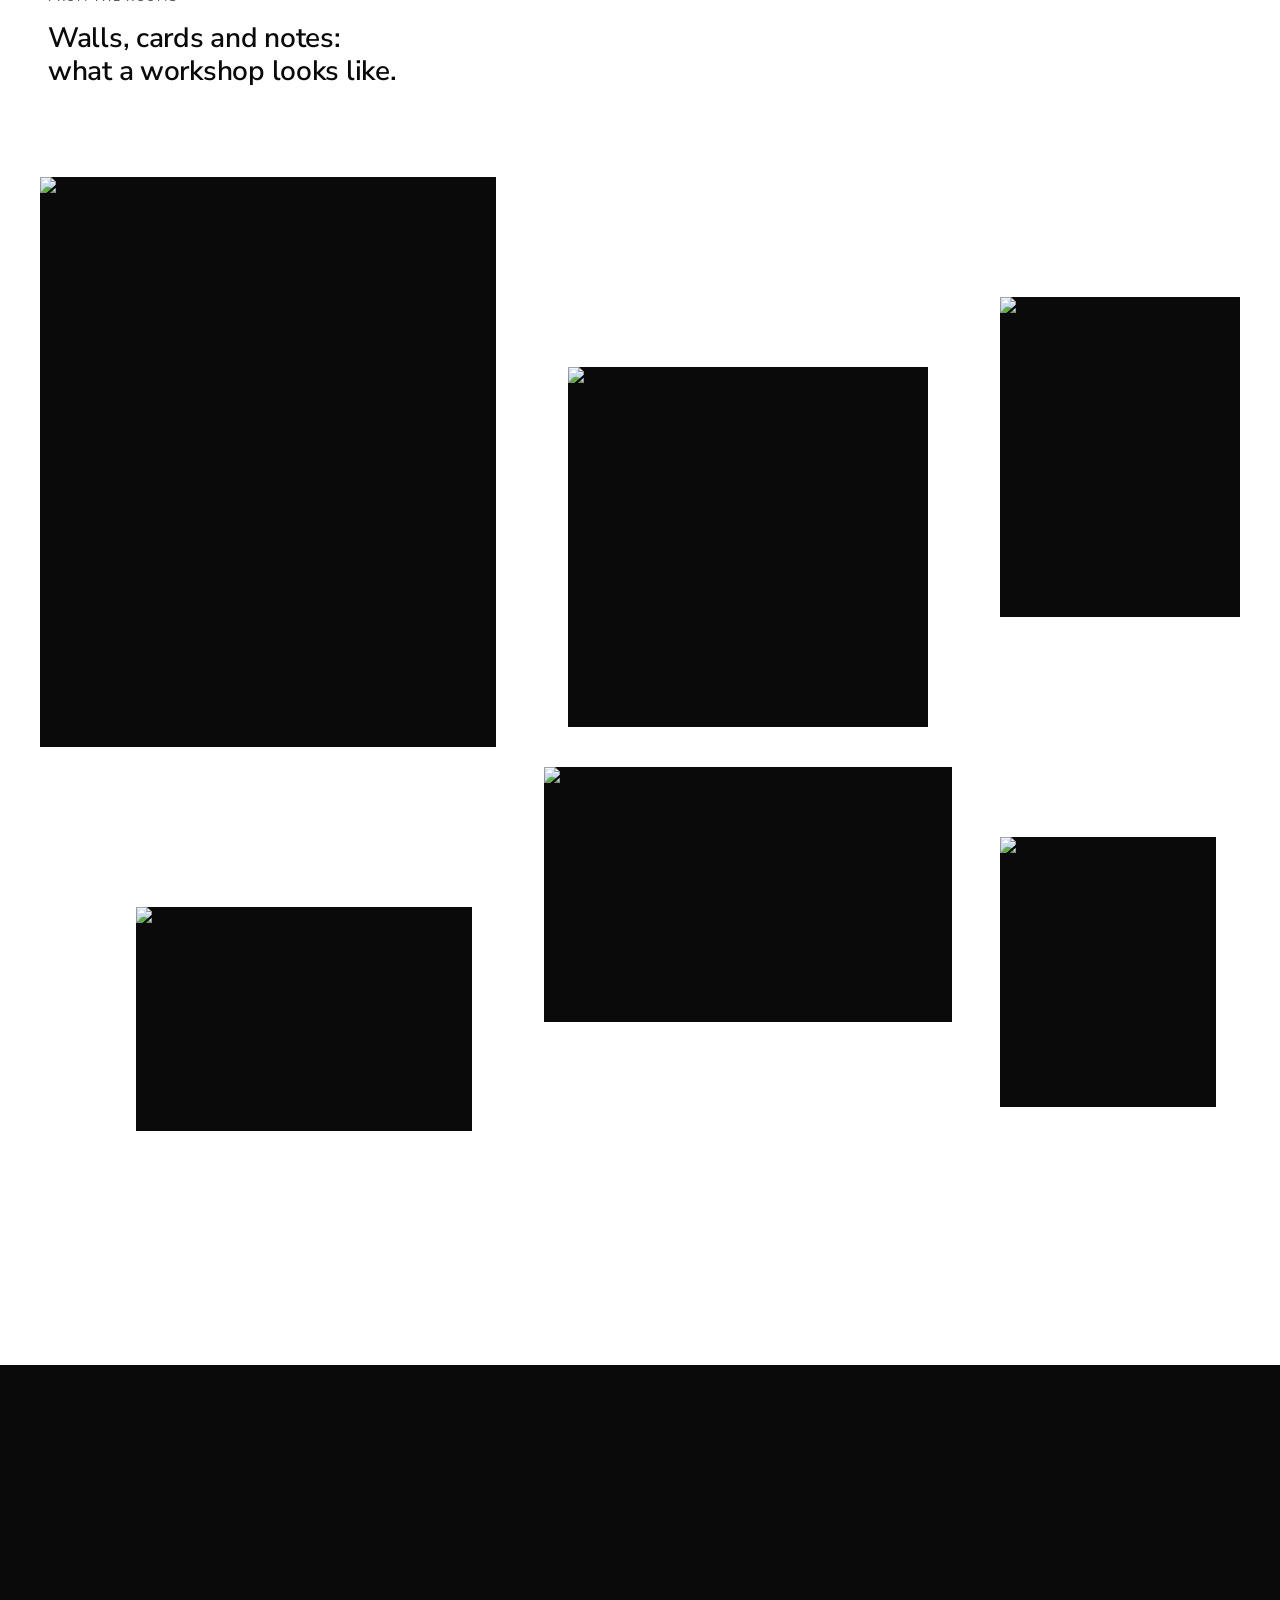
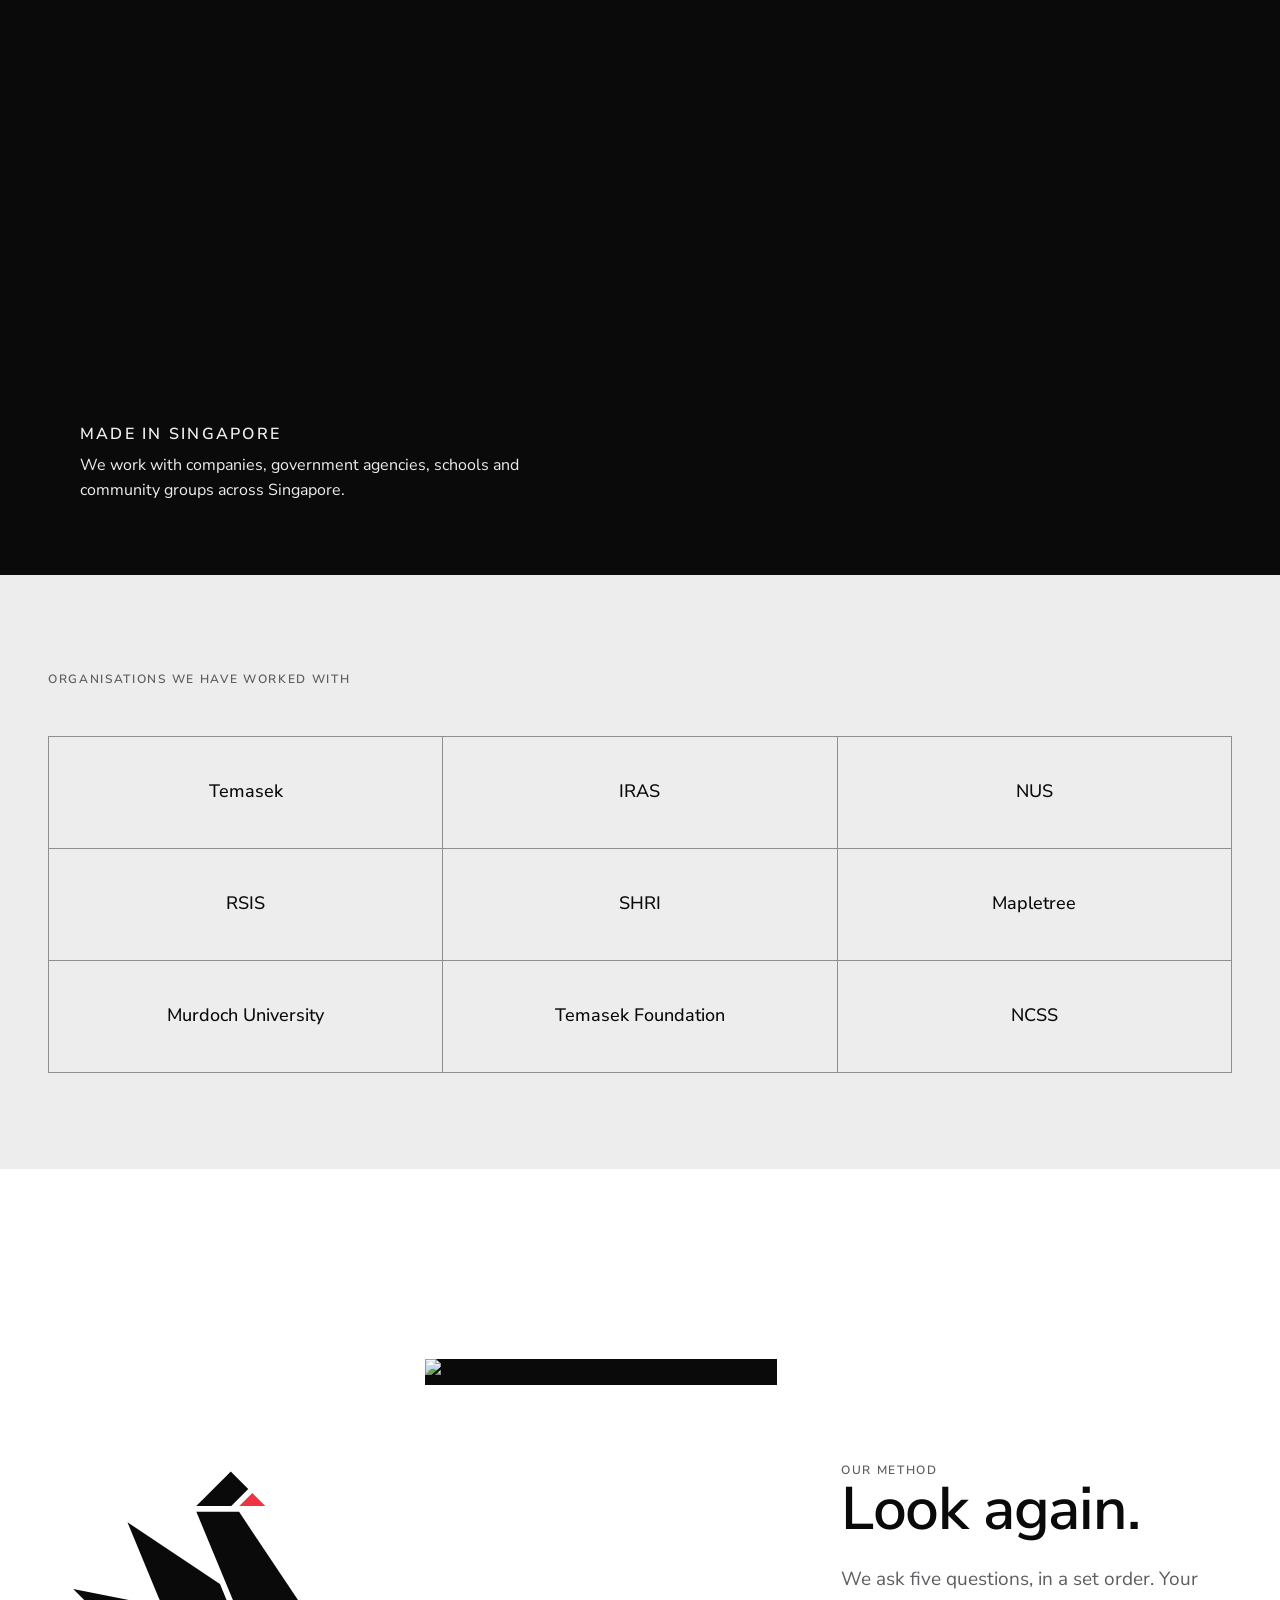
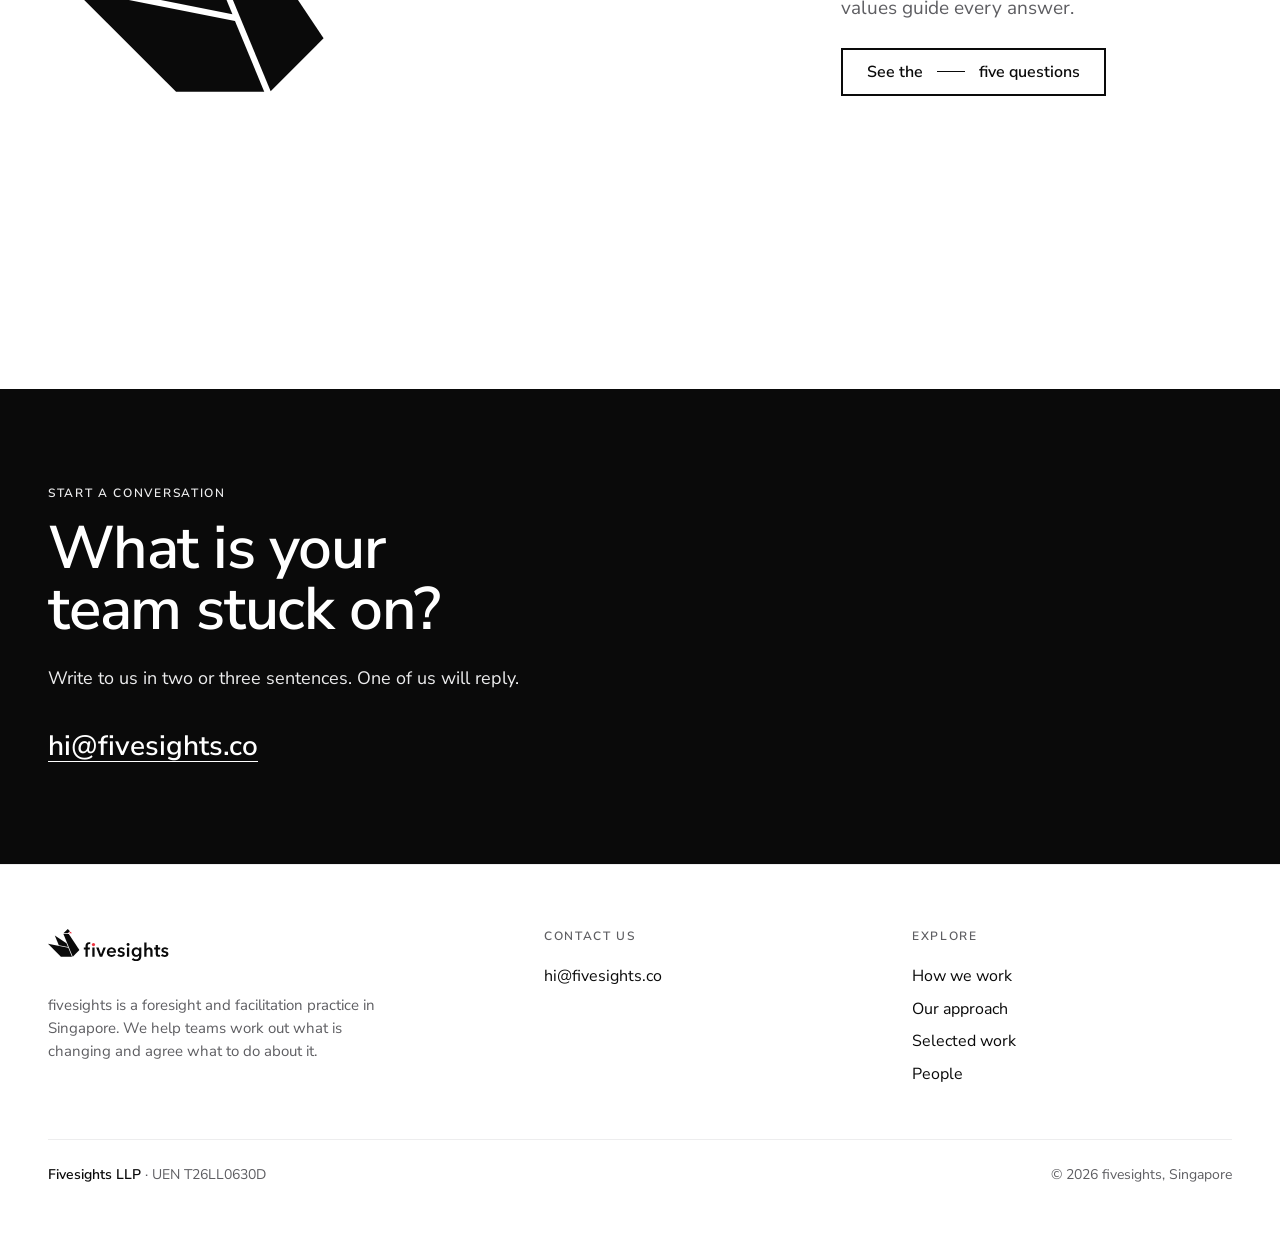
==== commit b00f9ff2: "Home: 'engagements' in place of 'meetings' Co-Authored-By: WOZCODE <contact@withwoz.com>" ====
--- a/index.html
+++ b/index.html
@@ -97,7 +97,7 @@
     <div class="tbg"><div class="ph"><img src="https://images.pexels.com/photos/3184585/pexels-photo-3184585.jpeg?auto=compress&cs=tinysrgb&w=2000" alt="a team at a table" loading="lazy"></div></div>
     <div class="wrap">
       <div class="t-more" data-reveal>
-        <span class="t-lead">We want meetings with<i class="vl dash" aria-hidden="true"></i></span>
+        <span class="t-lead">We want engagements with<i class="vl dash" aria-hidden="true"></i></span>
         <span class="grid">
           <span></span><span>more</span><span></span>
           <span></span><span>more</span><span></span>
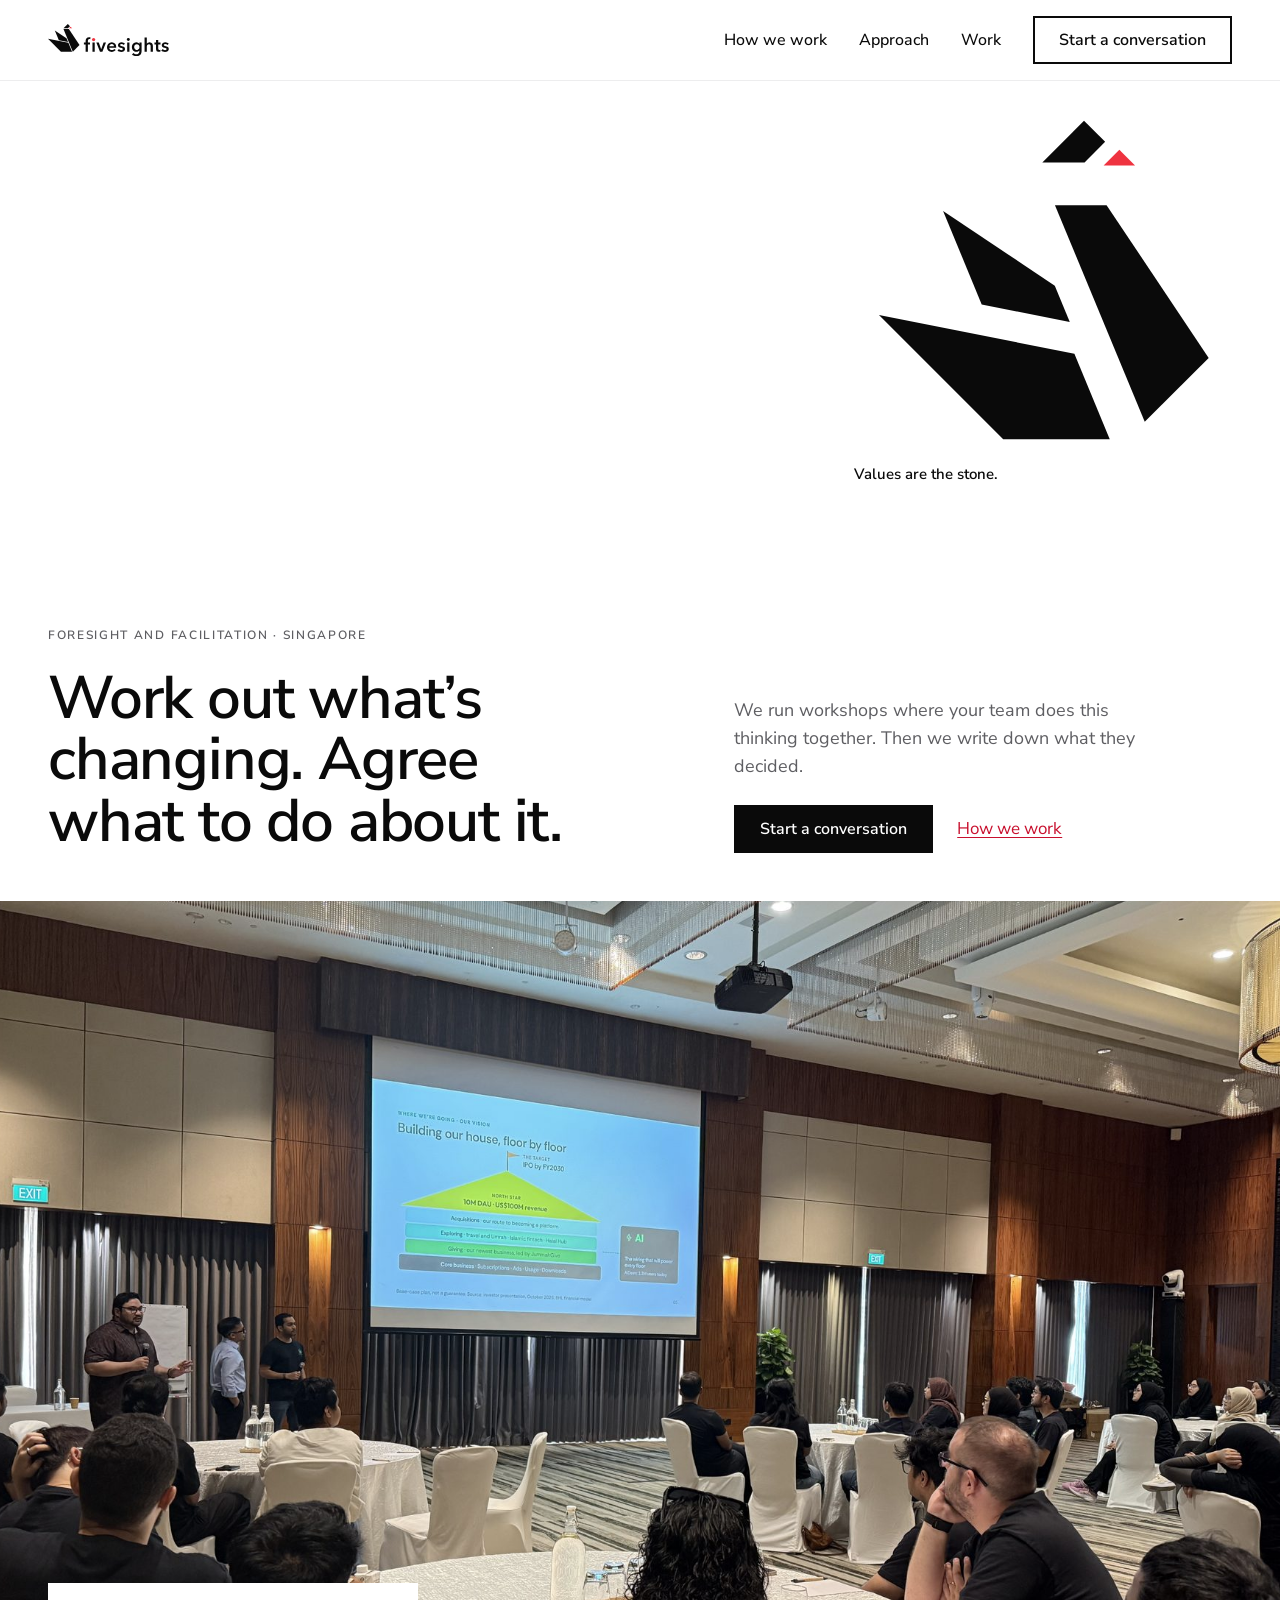
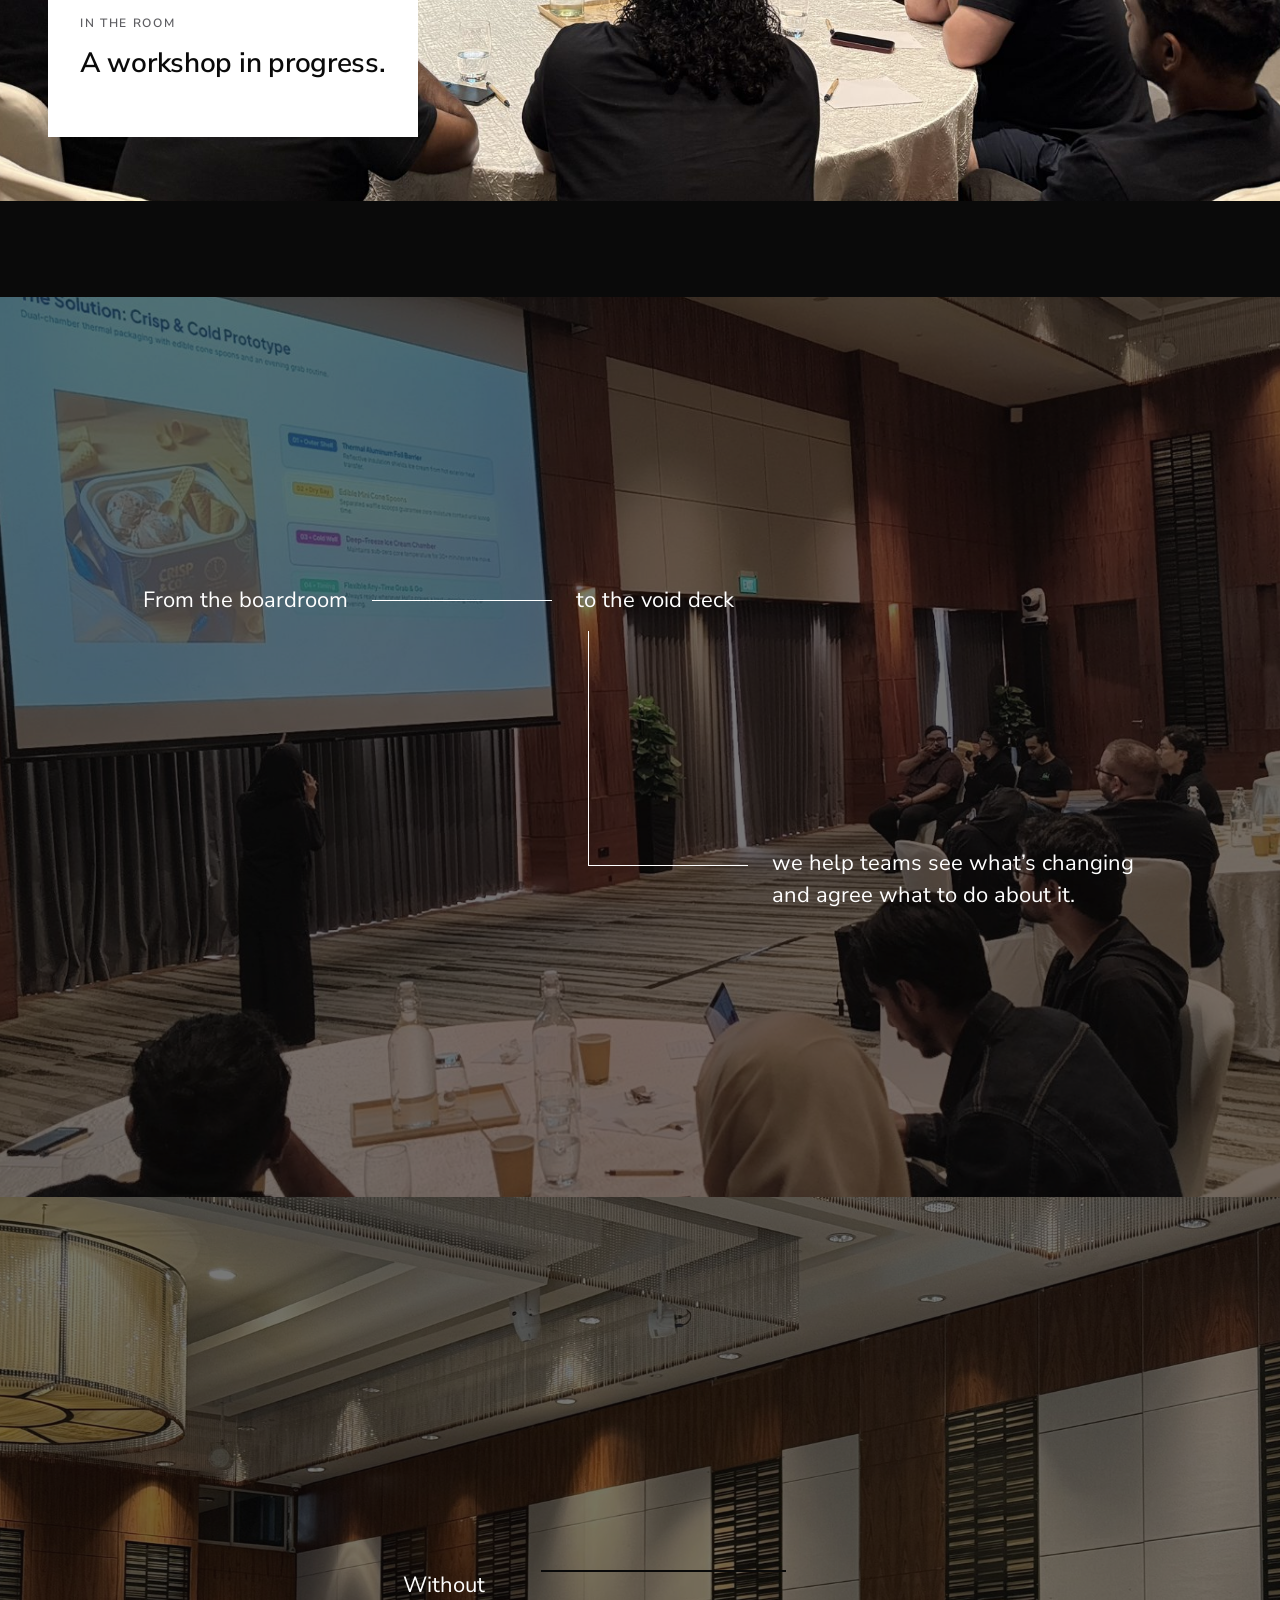
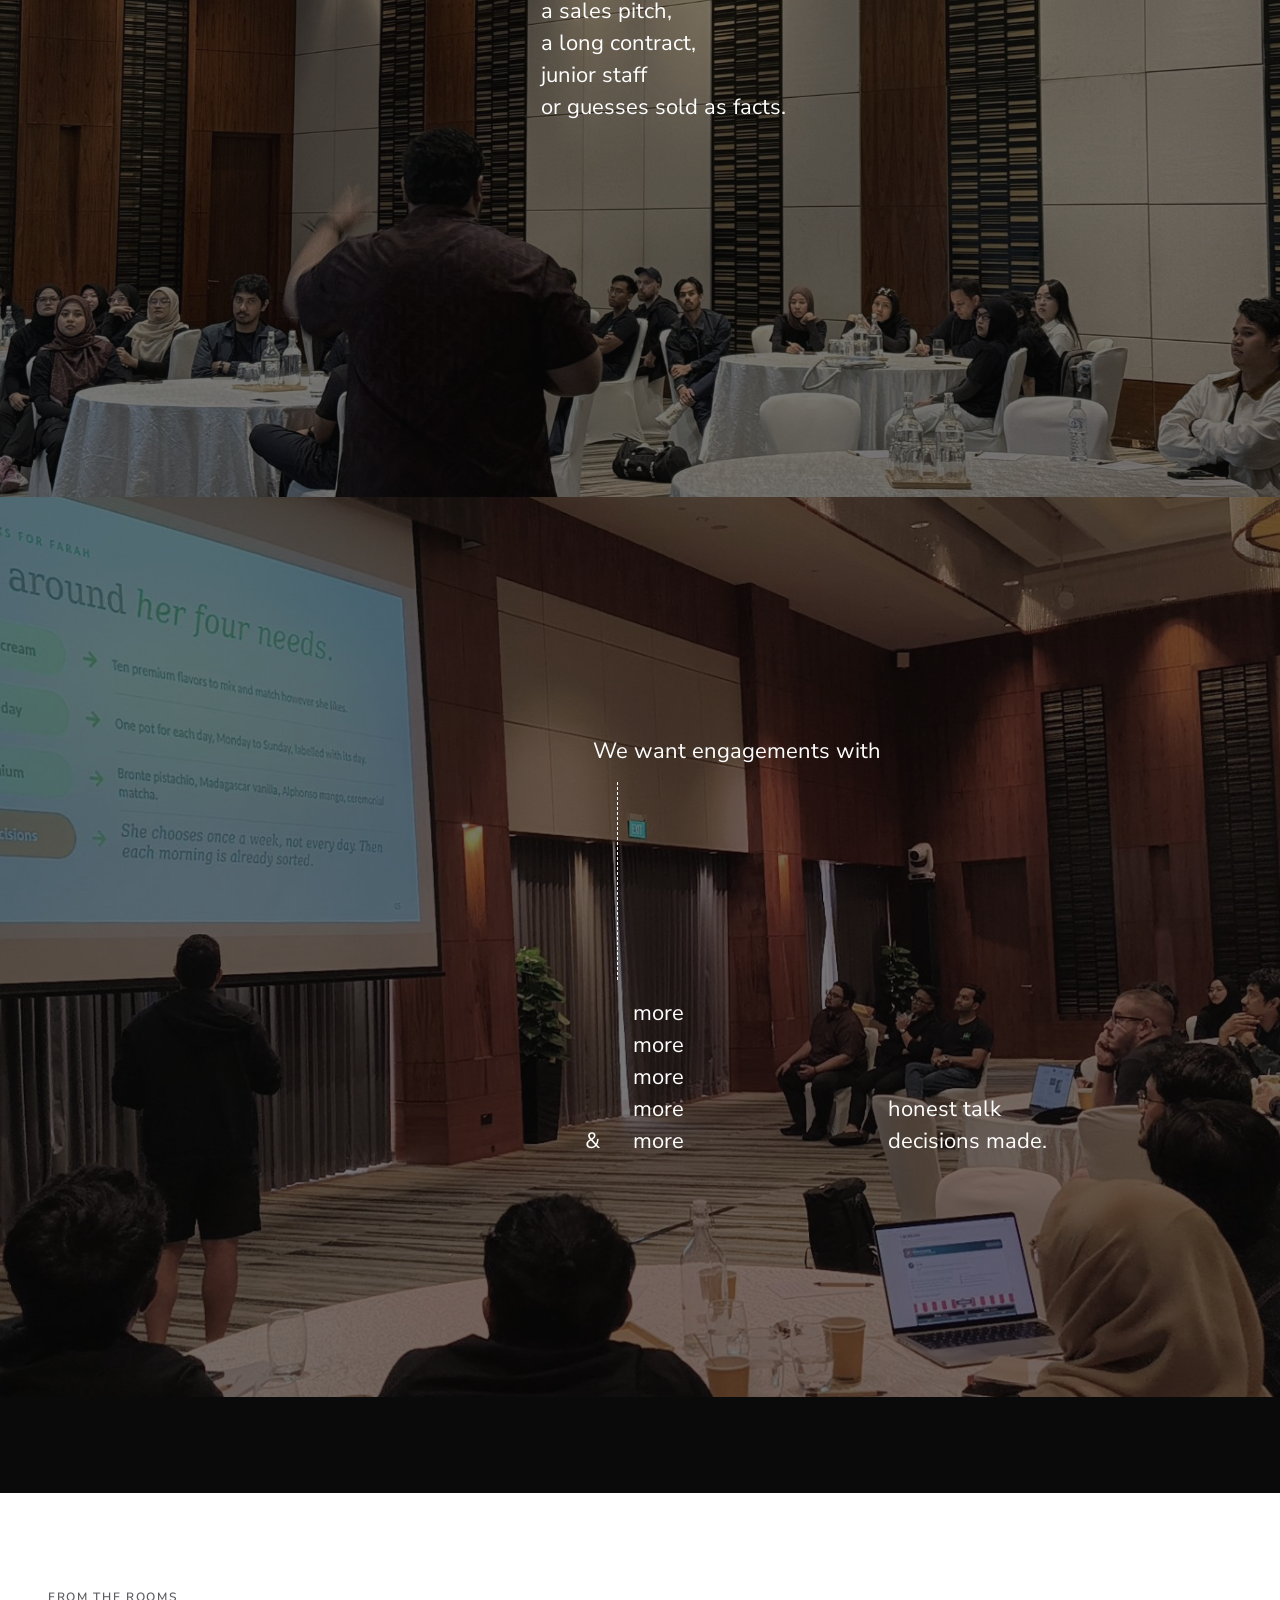
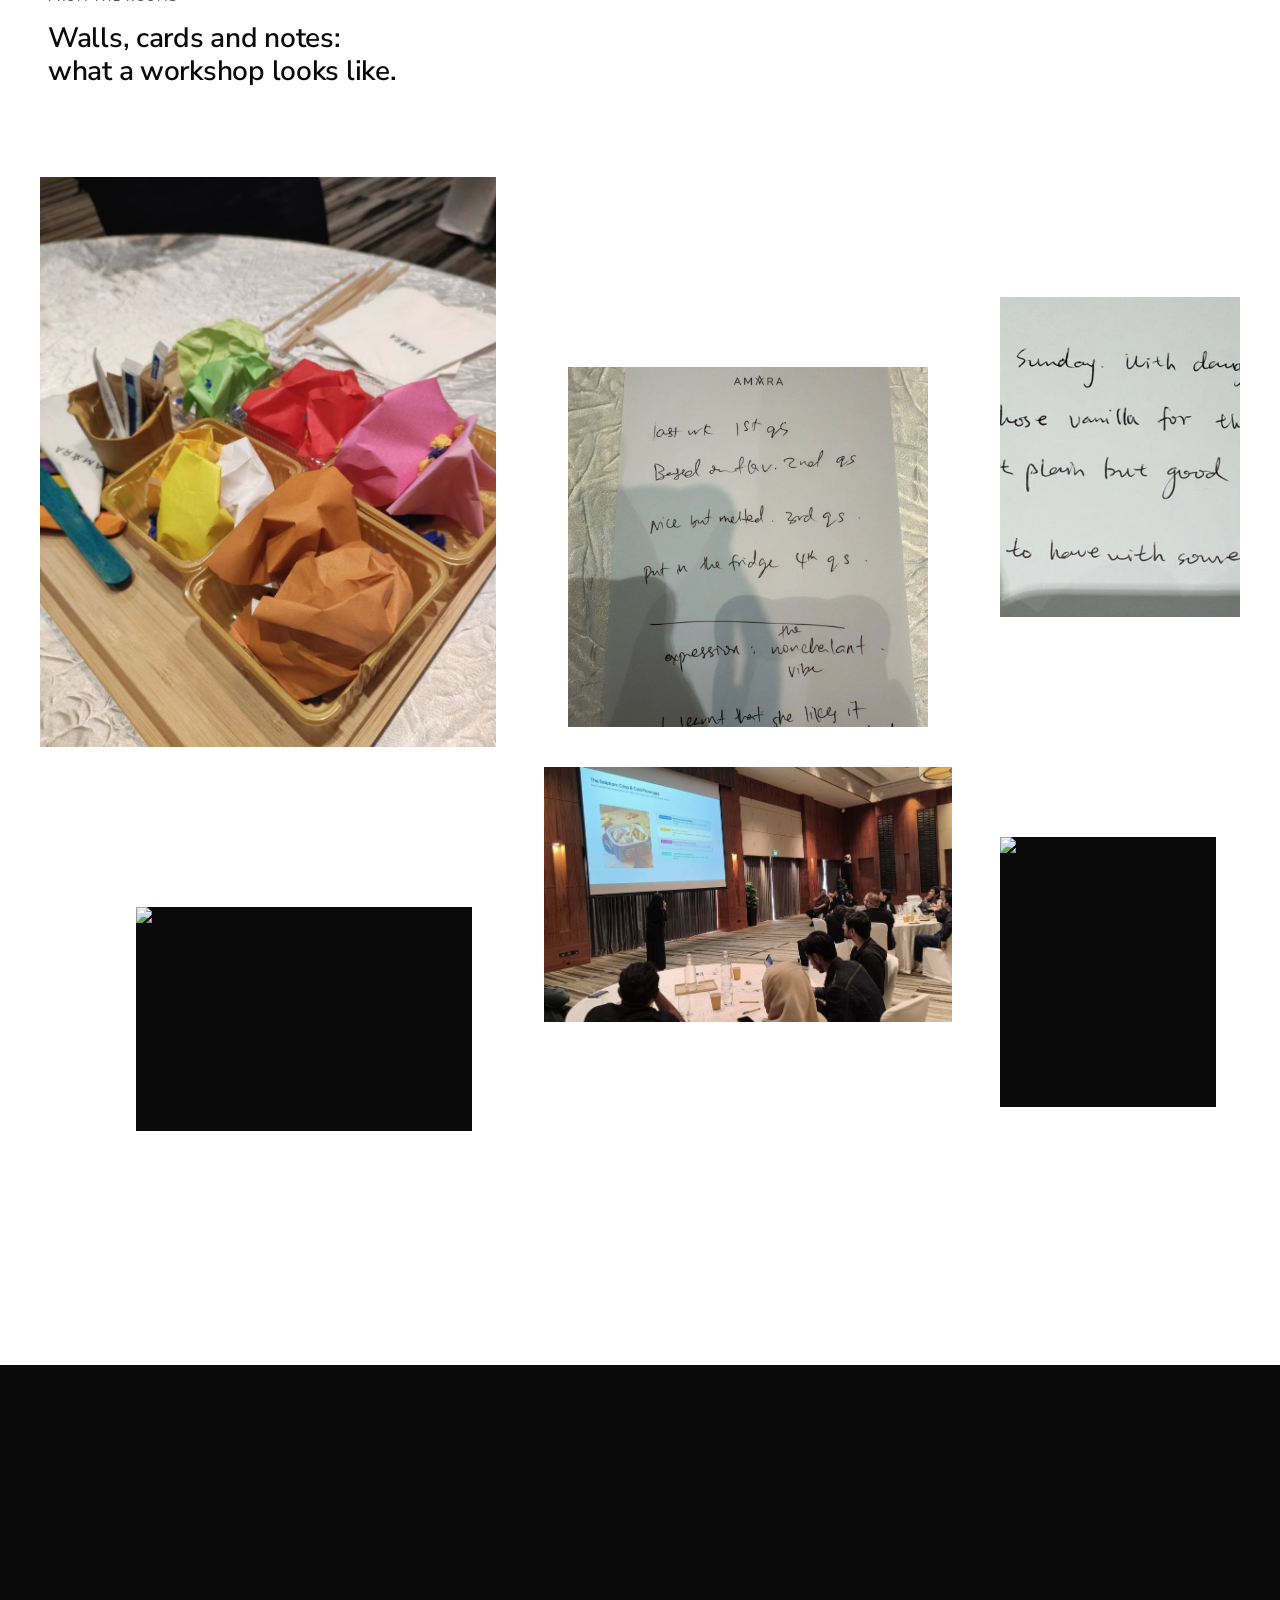
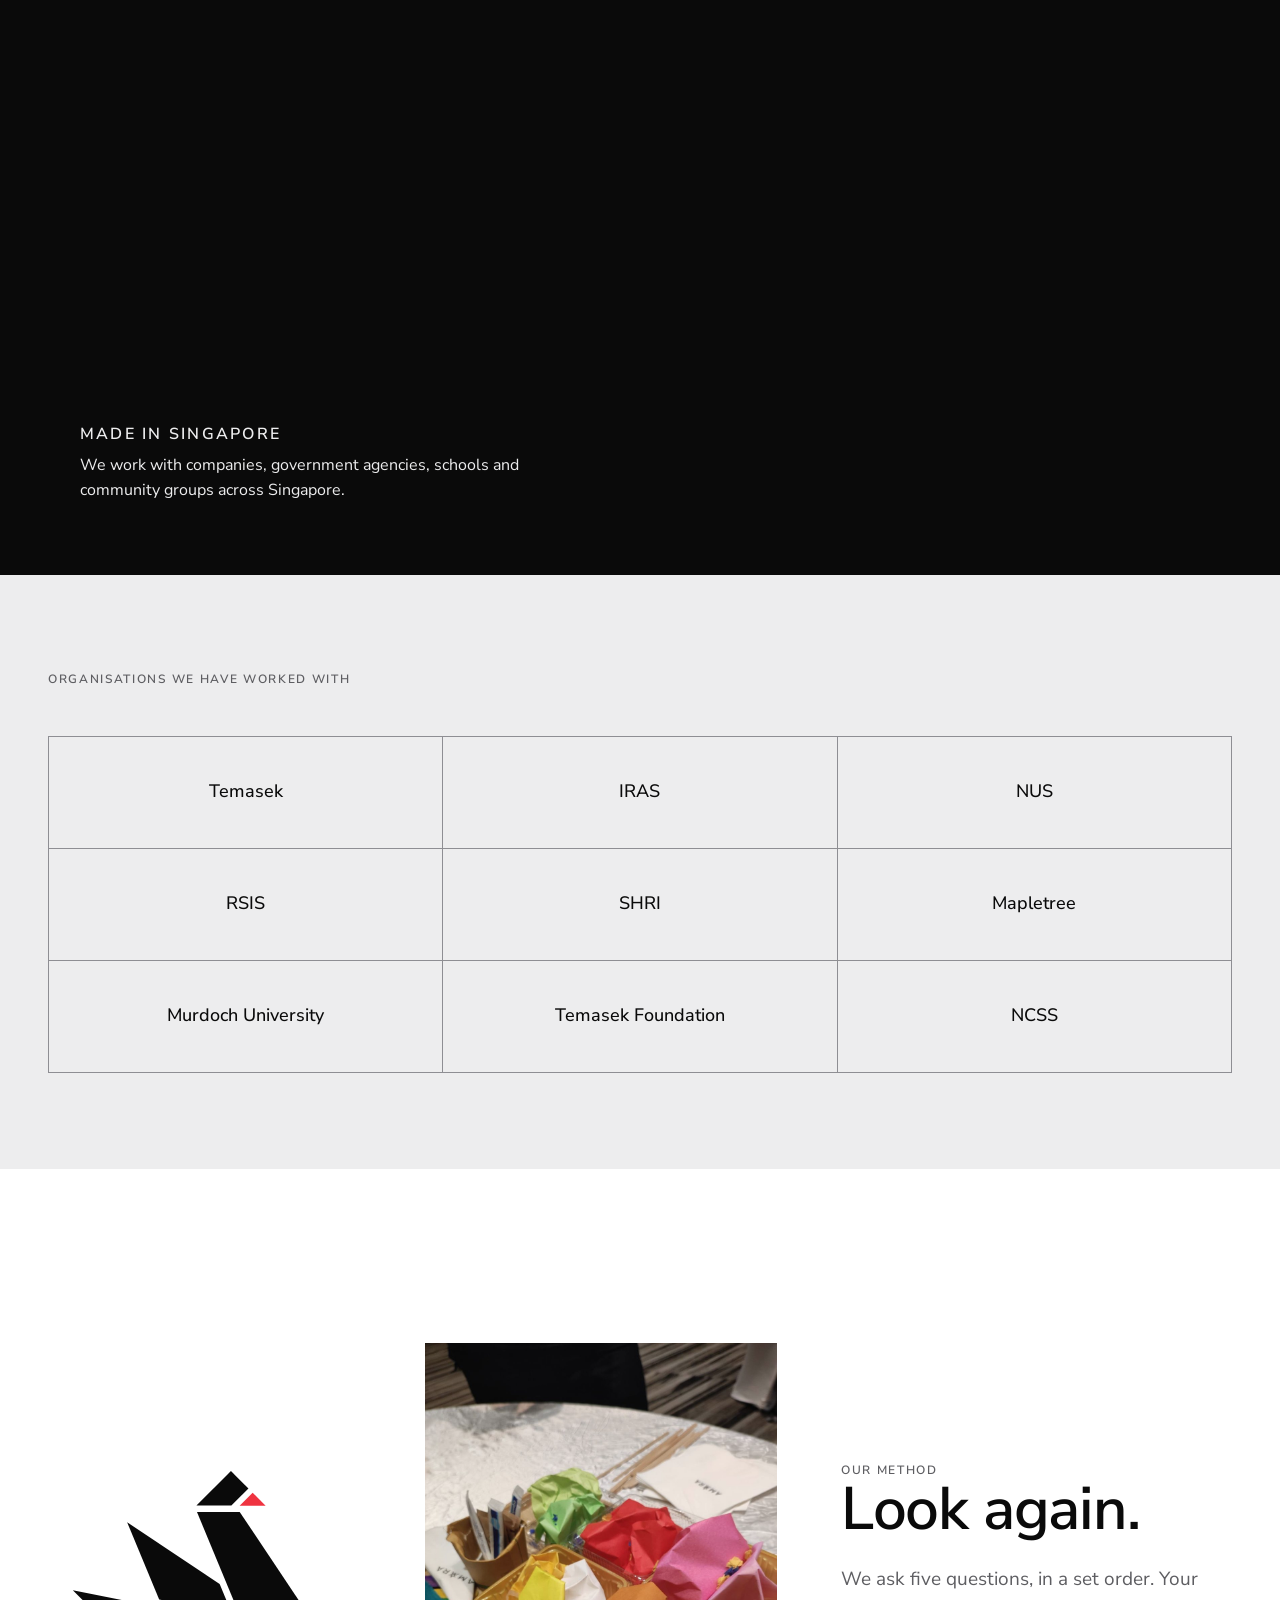
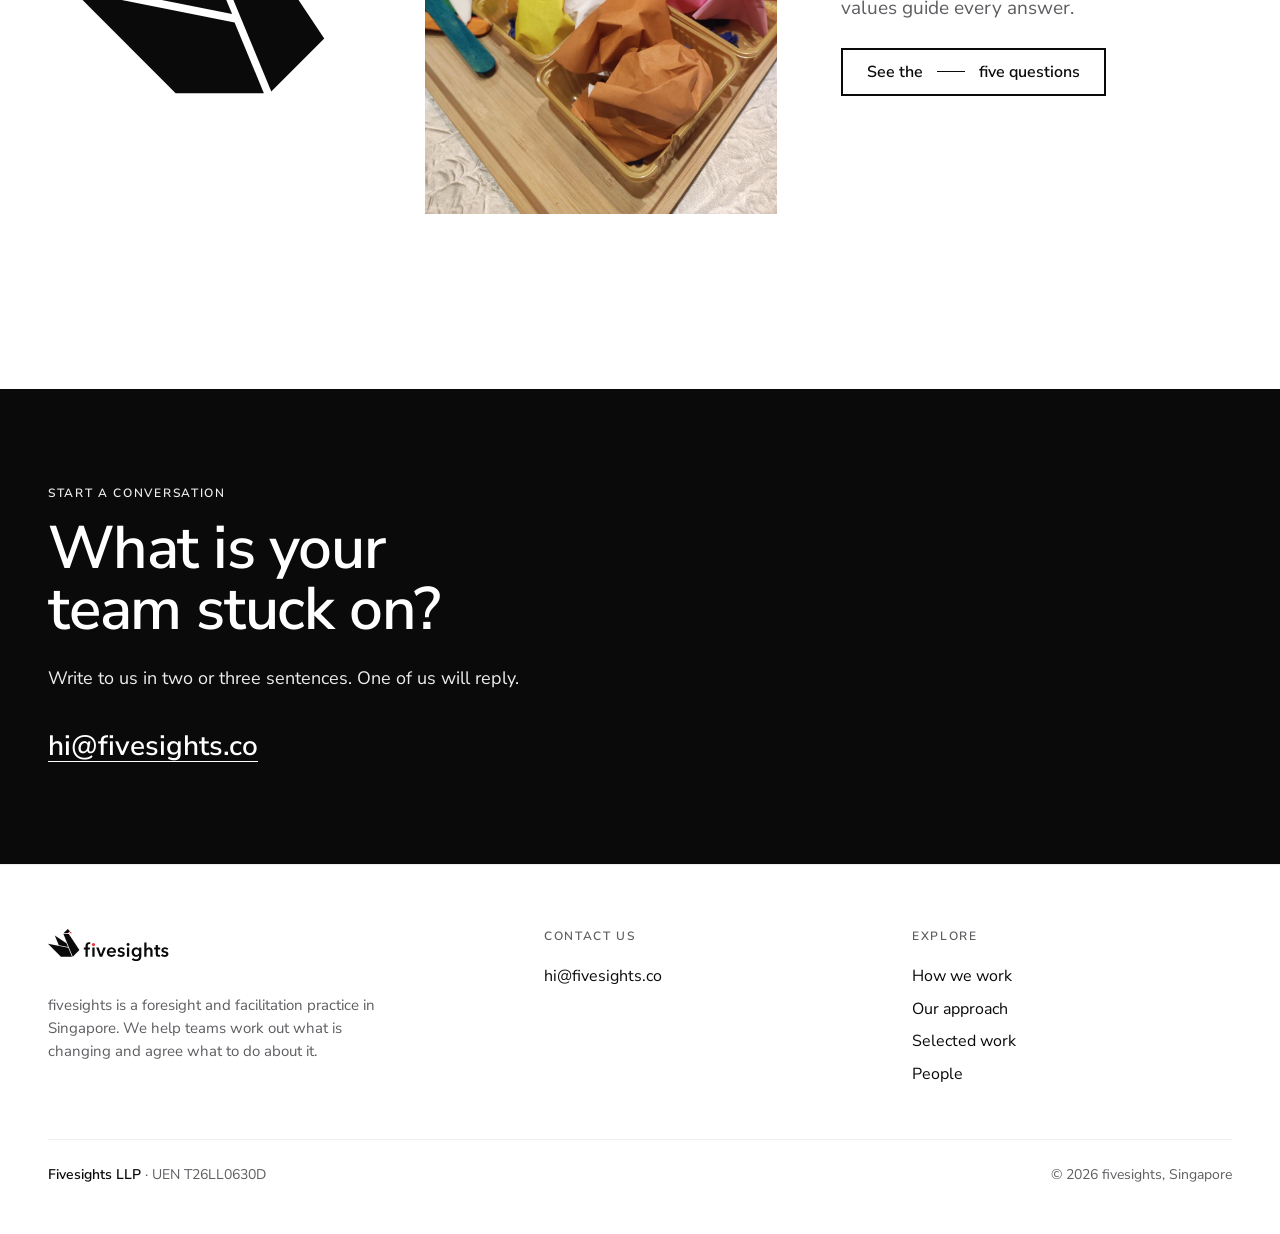
==== commit d003cb1b: "Retreat photos in place of some stock photos Co-Authored-By: WOZCODE <contact@withwoz.com>" ====
--- a/index.html
+++ b/index.html
@@ -62,7 +62,7 @@
 
 
 <section class="film" data-scrub aria-label="Session film">
-  <div class="ph"><img src="https://images.pexels.com/photos/17373527/pexels-photo-17373527.jpeg?auto=compress&cs=tinysrgb&w=2000" alt="a facilitated workshop in progress"></div>
+  <div class="ph"><img src="img/event/room.jpg" alt="a workshop room set for a session"></div>
   <div class="panel-x">
     <p class="label">In the room</p>
     <h2>A workshop in progress.</h2>
@@ -75,7 +75,7 @@
      set). Pattern from savor.it; words and lines are ours. -->
 <section class="thread-story" aria-label="What we do">
   <div class="tscreen ts1" data-scrub>
-    <div class="tbg"><div class="ph"><img src="https://images.pexels.com/photos/8101984/pexels-photo-8101984.jpeg?auto=compress&cs=tinysrgb&w=2000" alt="colleagues in a meeting room" loading="lazy"></div></div>
+    <div class="tbg"><div class="ph"><img src="img/event/pitch-a.jpg" alt="staff watching a pitch" loading="lazy"></div></div>
     <div class="wrap">
       <p class="t-row" data-reveal>
         <span>From the boardroom</span><i class="hl" aria-hidden="true"></i><span class="t-anchor">to the void deck
@@ -85,7 +85,7 @@
     </div>
   </div>
   <div class="tscreen ts2" data-scrub>
-    <div class="tbg"><div class="ph"><img src="https://images.pexels.com/photos/28506813/pexels-photo-28506813.jpeg?auto=compress&cs=tinysrgb&w=2000" alt="an empty room before a session" loading="lazy"></div></div>
+    <div class="tbg"><div class="ph"><img src="img/event/room-wide.jpg" alt="the room during a session" loading="lazy"></div></div>
     <div class="wrap">
       <div class="t-list" data-reveal>
         <span>Without</span>
@@ -94,7 +94,7 @@
     </div>
   </div>
   <div class="tscreen ts3" data-scrub>
-    <div class="tbg"><div class="ph"><img src="https://images.pexels.com/photos/3184585/pexels-photo-3184585.jpeg?auto=compress&cs=tinysrgb&w=2000" alt="a team at a table" loading="lazy"></div></div>
+    <div class="tbg"><div class="ph"><img src="img/event/pitch-b.jpg" alt="a team pitching to the room" loading="lazy"></div></div>
     <div class="wrap">
       <div class="t-more" data-reveal>
         <span class="t-lead">We want engagements with<i class="vl dash" aria-hidden="true"></i></span>
@@ -114,11 +114,11 @@
 <section class="sheet" data-scrub aria-label="From the rooms">
   <div class="wrap"><p class="label">From the rooms</p><h2 style="margin-top:var(--s2);max-width:24ch">Walls, cards and notes: what a workshop looks like.</h2></div>
   <div class="sheet-grid">
-    <div class="ph"><img src="https://images.pexels.com/photos/8730981/pexels-photo-8730981.jpeg?auto=compress&cs=tinysrgb&w=1200" alt="hands sorting cards" loading="lazy"></div>
-    <div class="ph"><img src="https://images.pexels.com/photos/7845368/pexels-photo-7845368.jpeg?auto=compress&cs=tinysrgb&w=1000" alt="notes pinned to a board" loading="lazy"></div>
-    <div class="ph"><img src="https://images.pexels.com/photos/5686031/pexels-photo-5686031.jpeg?auto=compress&cs=tinysrgb&w=800" alt="a participant writing" loading="lazy"></div>
+    <div class="ph"><img src="img/event/prototype.jpg" alt="a paper prototype on a tray" loading="lazy"></div>
+    <div class="ph"><img src="img/event/notes-b.jpg" alt="interview notes on a card" loading="lazy"></div>
+    <div class="ph"><img src="img/event/notes-a.jpg" alt="handwritten interview notes" loading="lazy"></div>
     <div class="ph"><img src="https://images.pexels.com/photos/7648034/pexels-photo-7648034.jpeg?auto=compress&cs=tinysrgb&w=1000" alt="a printed canvas covered in notes" loading="lazy"></div>
-    <div class="ph"><img src="https://images.pexels.com/photos/8101984/pexels-photo-8101984.jpeg?auto=compress&cs=tinysrgb&w=1200" alt="colleagues in a meeting room" loading="lazy"></div>
+    <div class="ph"><img src="img/event/pitch-a.jpg" alt="staff watching a pitch" loading="lazy"></div>
     <div class="ph"><img src="https://images.pexels.com/photos/7968079/pexels-photo-7968079.jpeg?auto=compress&cs=tinysrgb&w=800" alt="notes on a corkboard" loading="lazy"></div>
   </div>
 </section>
@@ -147,7 +147,7 @@
     <figure class="fold-figure small">
       <svg class="fold-stage" viewBox="200 30 1040 920" data-from="swan" data-to="stone" data-mode="once" role="img" aria-label="The fivesights pieces folding into a stone."></svg>
     </figure>
-    <div class="close-img" data-reveal><div class="ph"><img src="https://images.pexels.com/photos/8730981/pexels-photo-8730981.jpeg?auto=compress&cs=tinysrgb&w=900" alt="hands sorting cards" loading="lazy"></div></div>
+    <div class="close-img" data-reveal><div class="ph"><img src="img/event/prototype.jpg" alt="a paper prototype on a tray" loading="lazy"></div></div>
     <div>
       <p class="label">Our method</p>
       <h2 class="display" data-words>Look again.</h2>
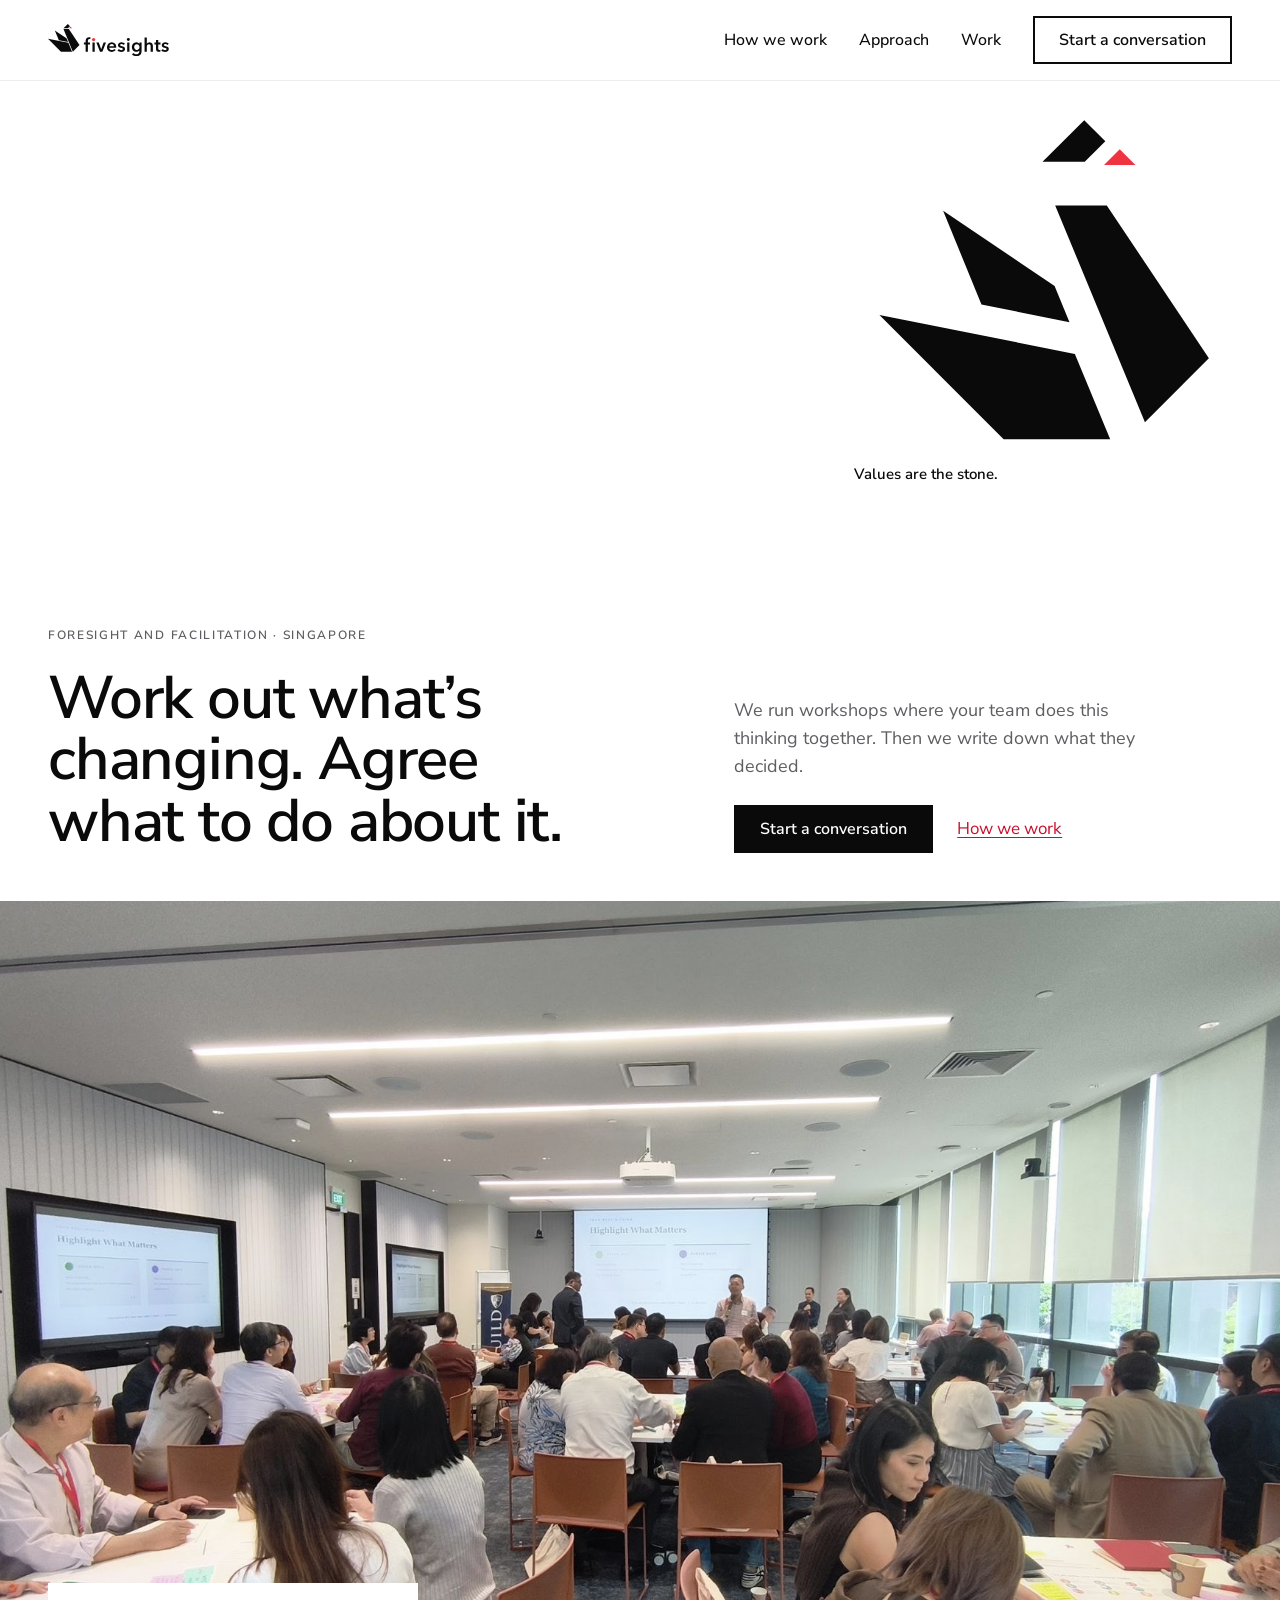
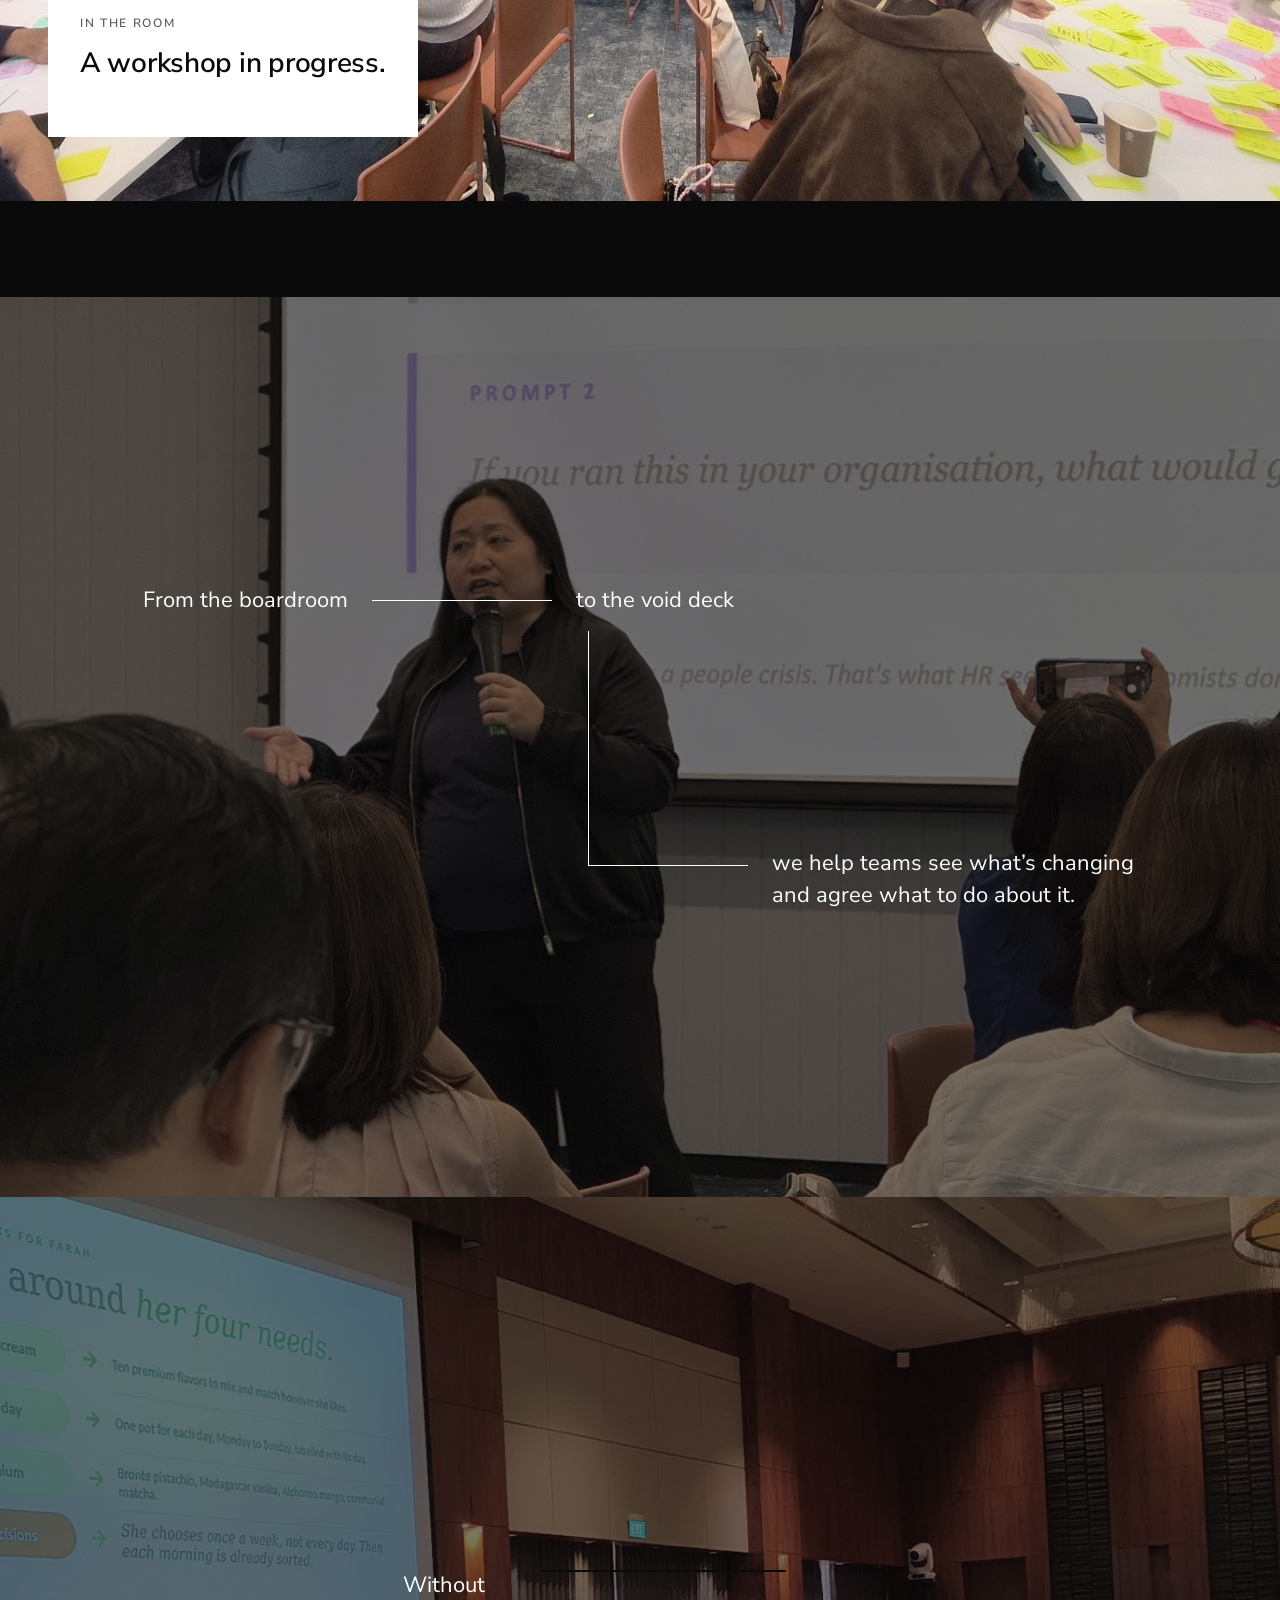
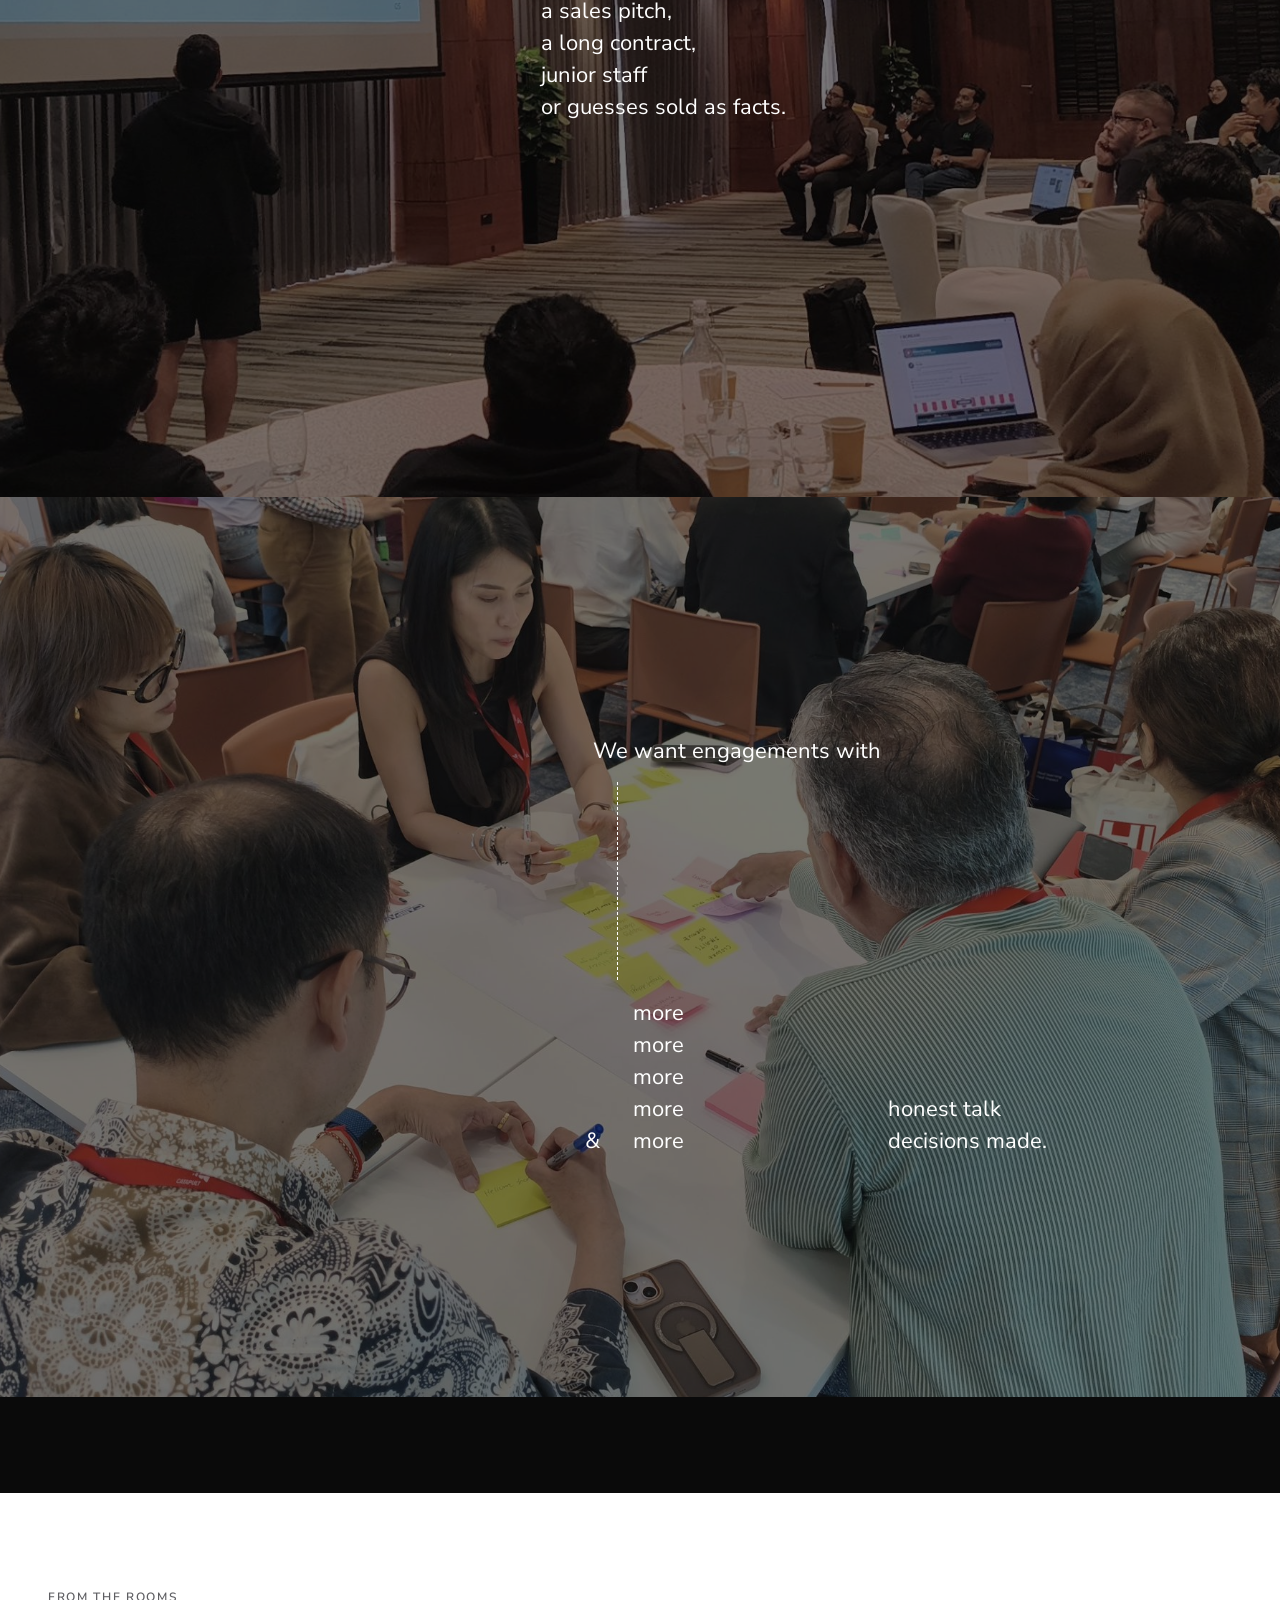
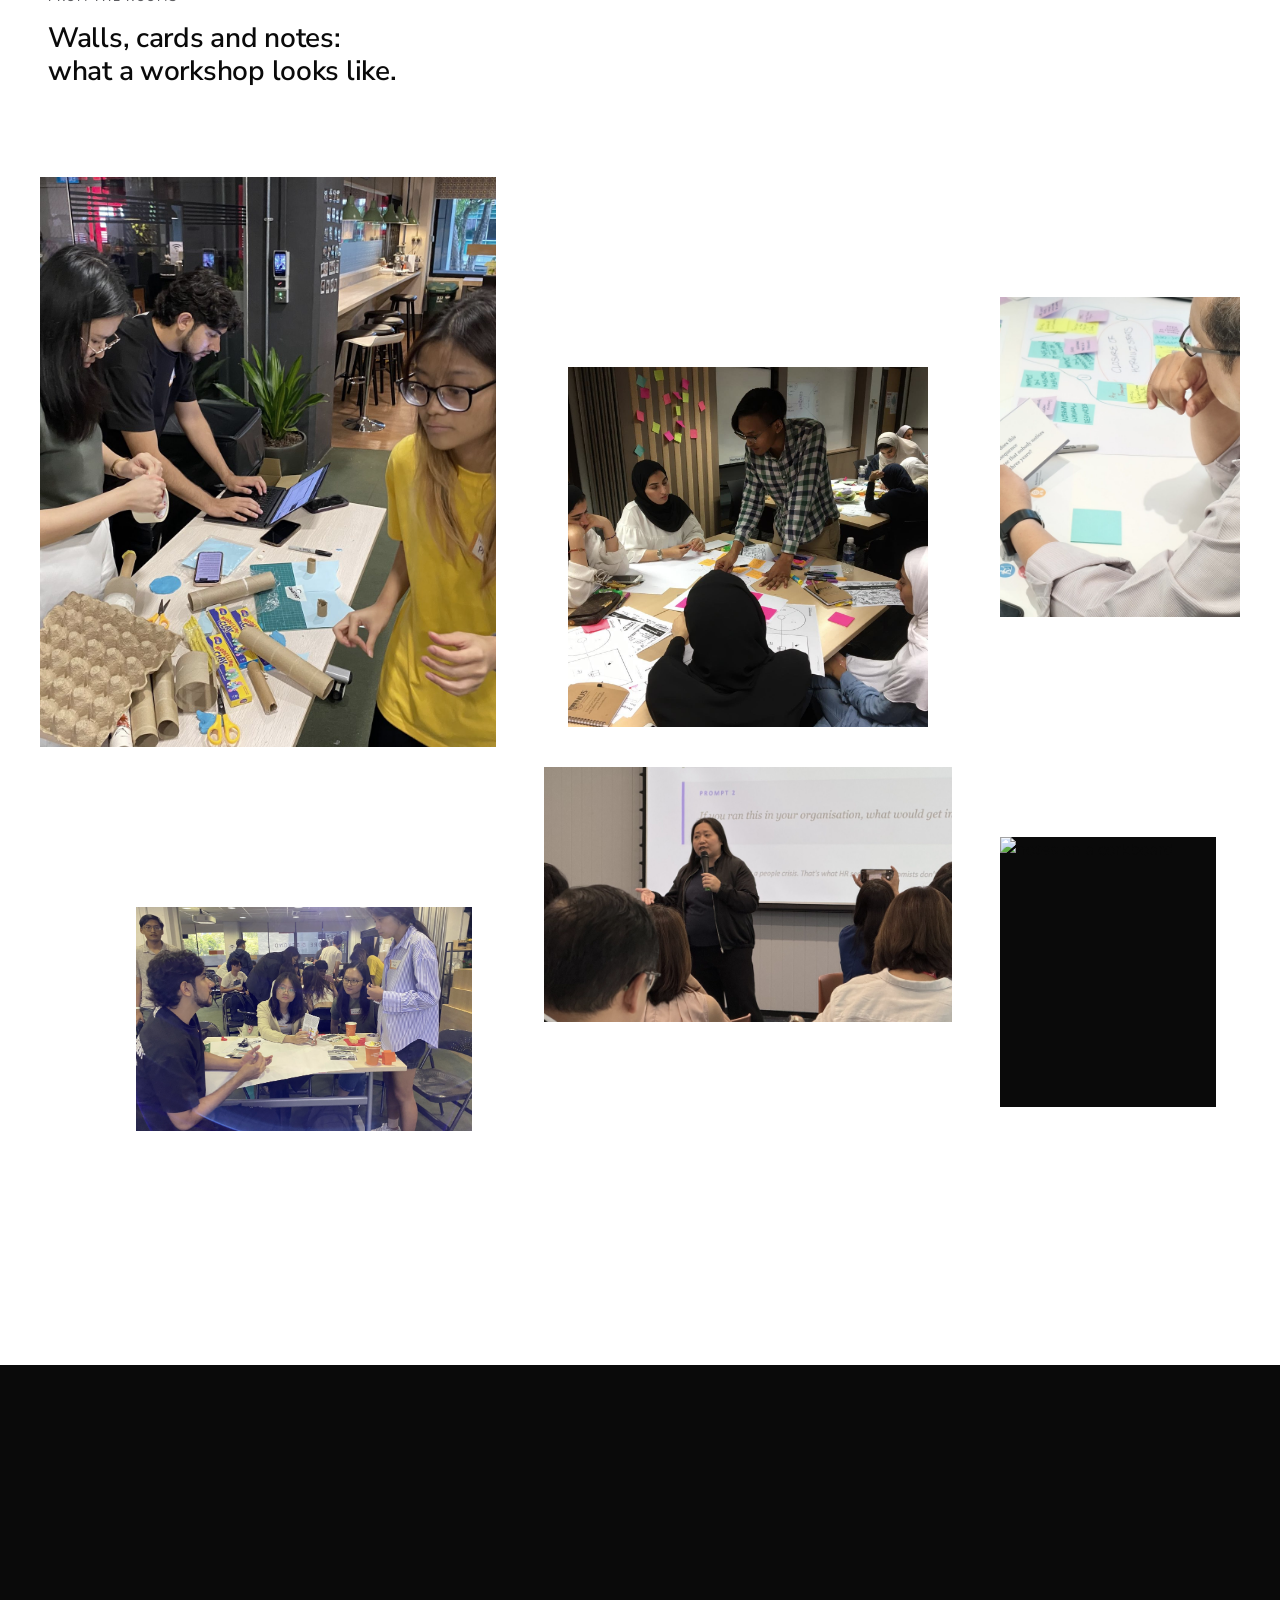
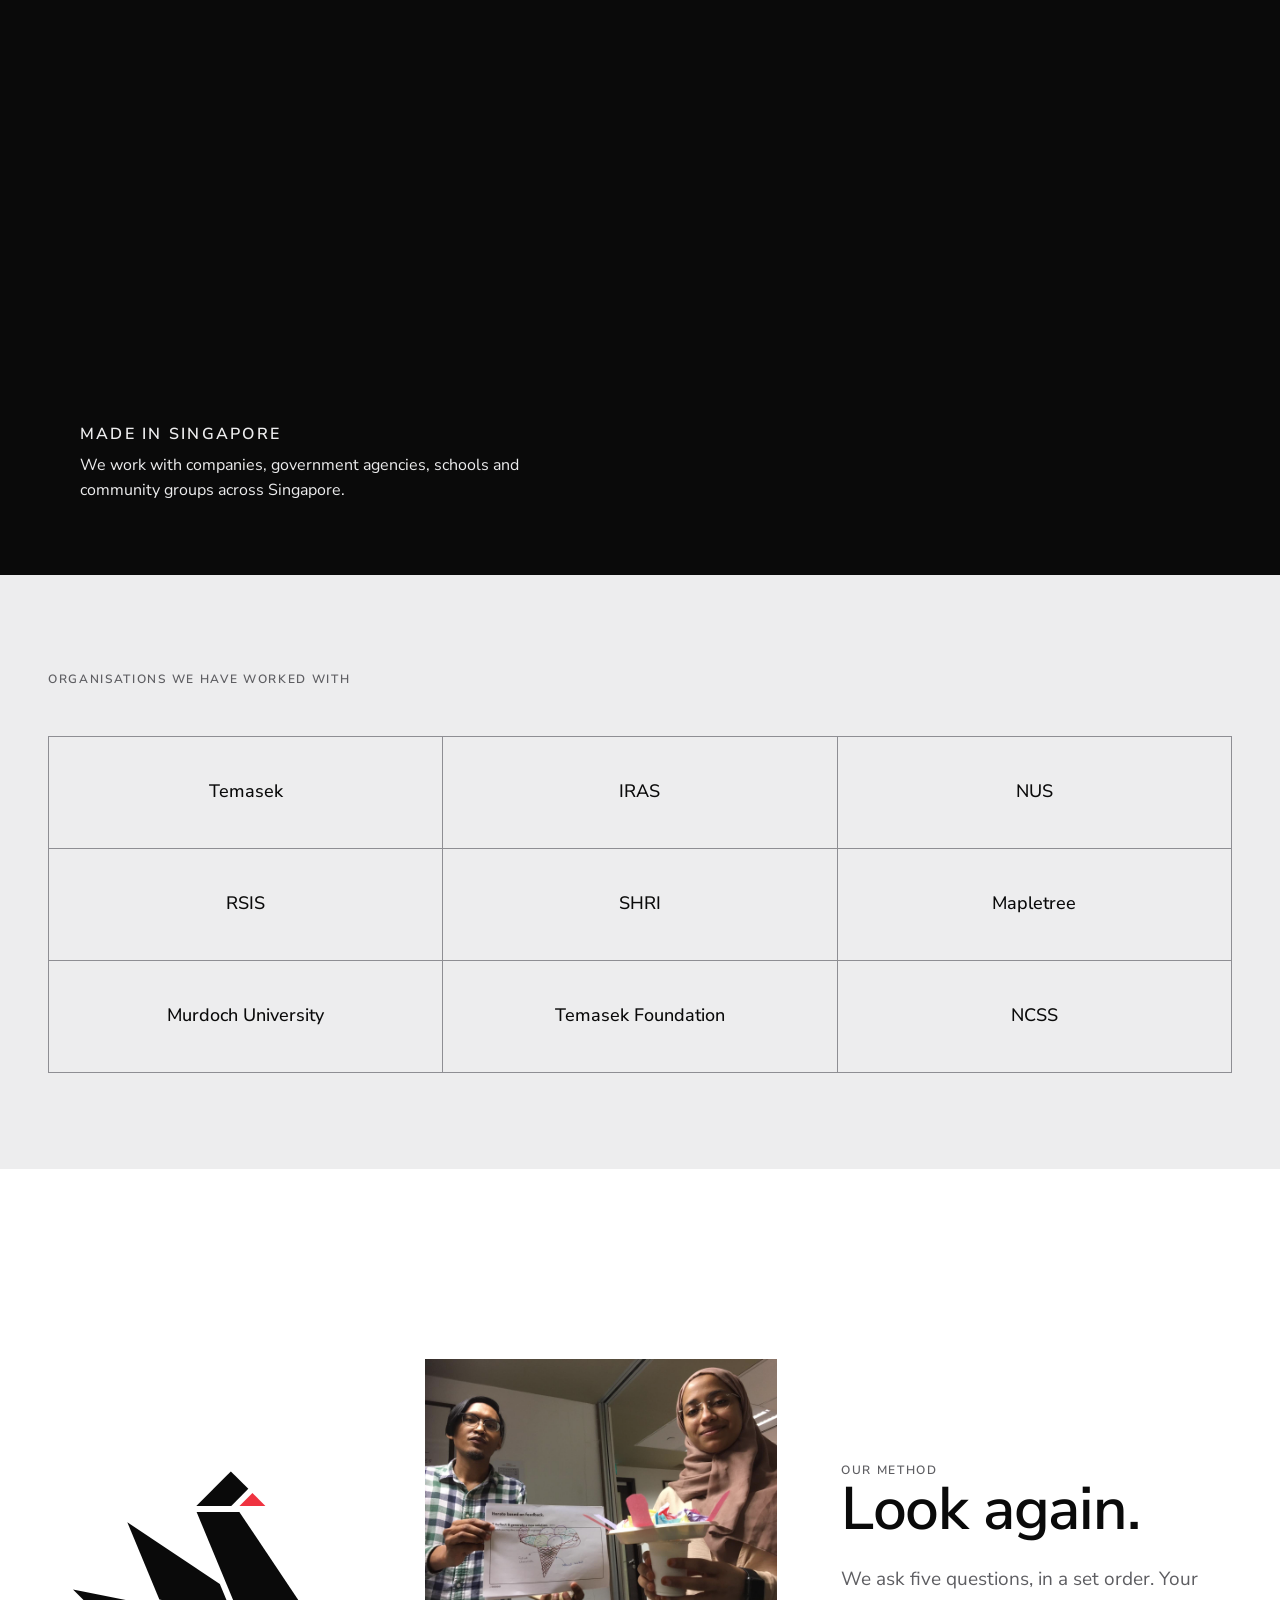
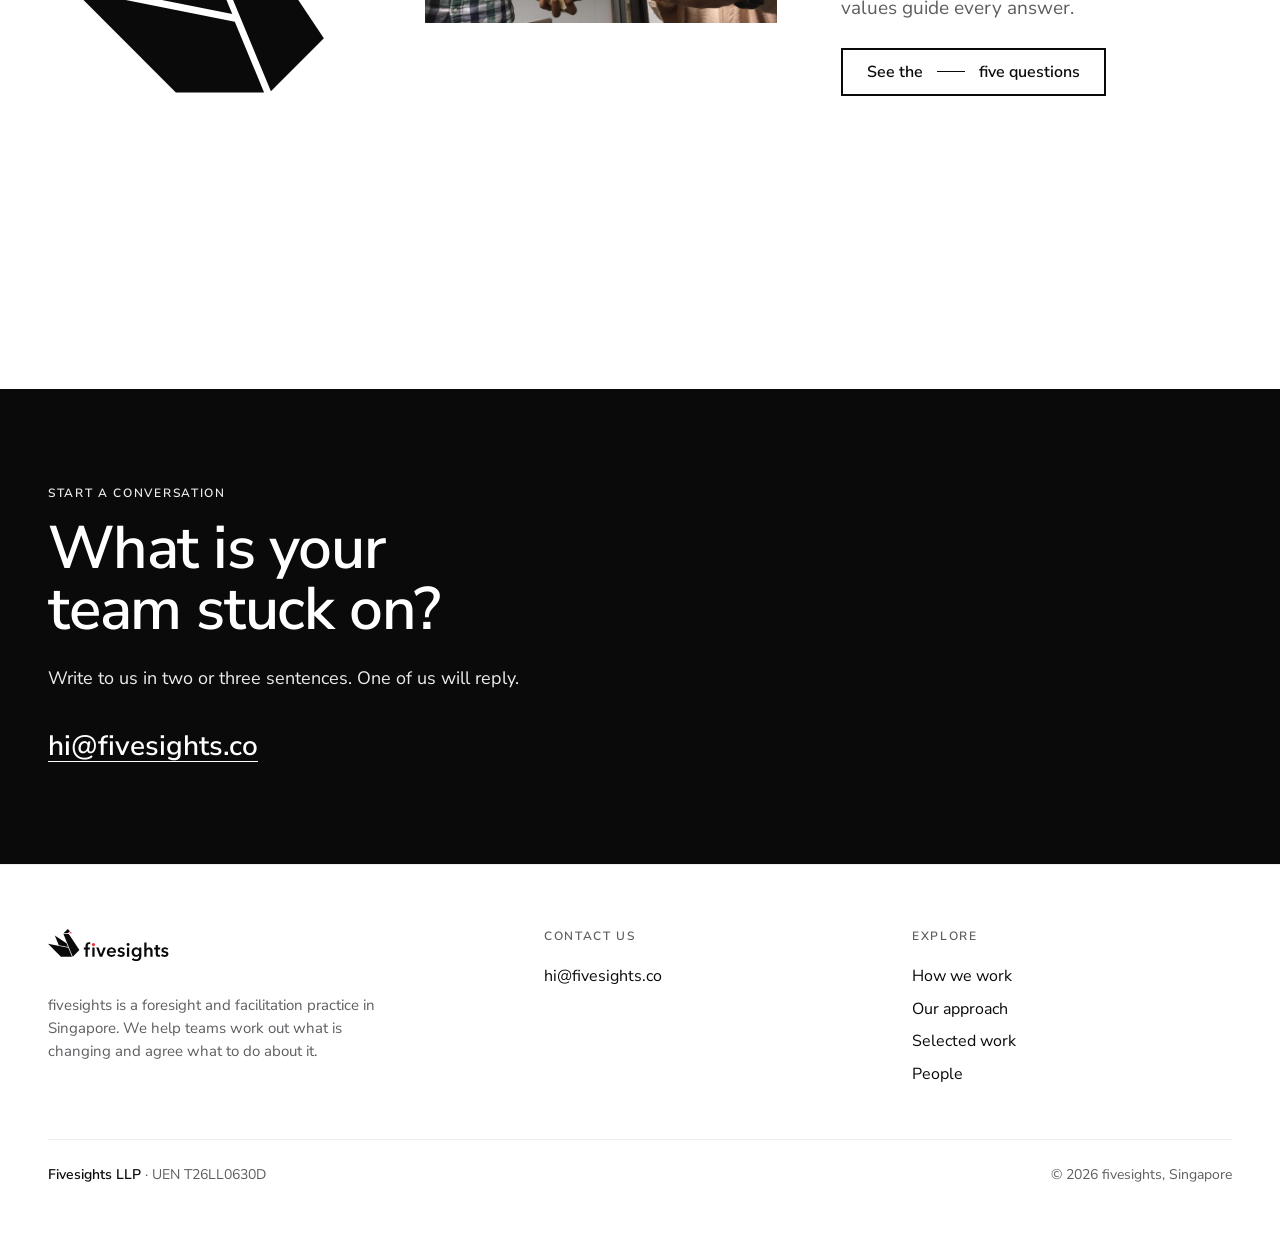
==== commit 50434fbe: "Swap in own event photos from four sessions Co-Authored-By: WOZCODE <contact@withwoz.com>" ====
--- a/index.html
+++ b/index.html
@@ -62,7 +62,7 @@
 
 
 <section class="film" data-scrub aria-label="Session film">
-  <div class="ph"><img src="img/event/room.jpg" alt="a workshop room set for a session"></div>
+  <div class="ph"><img src="img/event/ws-room-work.jpg" alt="a full room working at tables"></div>
   <div class="panel-x">
     <p class="label">In the room</p>
     <h2>A workshop in progress.</h2>
@@ -75,7 +75,7 @@
      set). Pattern from savor.it; words and lines are ours. -->
 <section class="thread-story" aria-label="What we do">
   <div class="tscreen ts1" data-scrub>
-    <div class="tbg"><div class="ph"><img src="img/event/pitch-a.jpg" alt="staff watching a pitch" loading="lazy"></div></div>
+    <div class="tbg"><div class="ph"><img src="img/event/ws-facilitator.jpg" alt="a facilitator speaking to the room" loading="lazy"></div></div>
     <div class="wrap">
       <p class="t-row" data-reveal>
         <span>From the boardroom</span><i class="hl" aria-hidden="true"></i><span class="t-anchor">to the void deck
@@ -85,7 +85,7 @@
     </div>
   </div>
   <div class="tscreen ts2" data-scrub>
-    <div class="tbg"><div class="ph"><img src="img/event/room-wide.jpg" alt="the room during a session" loading="lazy"></div></div>
+    <div class="tbg"><div class="ph"><img src="img/event/pitch-b.jpg" alt="the room during a session" loading="lazy"></div></div>
     <div class="wrap">
       <div class="t-list" data-reveal>
         <span>Without</span>
@@ -94,7 +94,7 @@
     </div>
   </div>
   <div class="tscreen ts3" data-scrub>
-    <div class="tbg"><div class="ph"><img src="img/event/pitch-b.jpg" alt="a team pitching to the room" loading="lazy"></div></div>
+    <div class="tbg"><div class="ph"><img src="img/event/ws-table.jpg" alt="participants placing notes at a table" loading="lazy"></div></div>
     <div class="wrap">
       <div class="t-more" data-reveal>
         <span class="t-lead">We want engagements with<i class="vl dash" aria-hidden="true"></i></span>
@@ -114,11 +114,11 @@
 <section class="sheet" data-scrub aria-label="From the rooms">
   <div class="wrap"><p class="label">From the rooms</p><h2 style="margin-top:var(--s2);max-width:24ch">Walls, cards and notes: what a workshop looks like.</h2></div>
   <div class="sheet-grid">
-    <div class="ph"><img src="img/event/prototype.jpg" alt="a paper prototype on a tray" loading="lazy"></div>
-    <div class="ph"><img src="img/event/notes-b.jpg" alt="interview notes on a card" loading="lazy"></div>
-    <div class="ph"><img src="img/event/notes-a.jpg" alt="handwritten interview notes" loading="lazy"></div>
-    <div class="ph"><img src="https://images.pexels.com/photos/7648034/pexels-photo-7648034.jpeg?auto=compress&cs=tinysrgb&w=1000" alt="a printed canvas covered in notes" loading="lazy"></div>
-    <div class="ph"><img src="img/event/pitch-a.jpg" alt="staff watching a pitch" loading="lazy"></div>
+    <div class="ph"><img src="img/event/mk-cardboard.jpg" alt="building a cardboard prototype" loading="lazy"></div>
+    <div class="ph"><img src="img/event/dt-coaching.jpg" alt="a facilitator coaching a table" loading="lazy"></div>
+    <div class="ph"><img src="img/event/ws-writing.jpg" alt="a participant reading a prompt card" loading="lazy"></div>
+    <div class="ph"><img src="img/event/mk-making.jpg" alt="students making at a table" loading="lazy"></div>
+    <div class="ph"><img src="img/event/ws-facilitator.jpg" alt="a facilitator speaking to the room" loading="lazy"></div>
     <div class="ph"><img src="https://images.pexels.com/photos/7968079/pexels-photo-7968079.jpeg?auto=compress&cs=tinysrgb&w=800" alt="notes on a corkboard" loading="lazy"></div>
   </div>
 </section>
@@ -147,7 +147,7 @@
     <figure class="fold-figure small">
       <svg class="fold-stage" viewBox="200 30 1040 920" data-from="swan" data-to="stone" data-mode="once" role="img" aria-label="The fivesights pieces folding into a stone."></svg>
     </figure>
-    <div class="close-img" data-reveal><div class="ph"><img src="img/event/prototype.jpg" alt="a paper prototype on a tray" loading="lazy"></div></div>
+    <div class="close-img" data-reveal><div class="ph"><img src="img/event/dt-showing.jpg" alt="two participants holding up their sketch and prototype" loading="lazy"></div></div>
     <div>
       <p class="label">Our method</p>
       <h2 class="display" data-words>Look again.</h2>
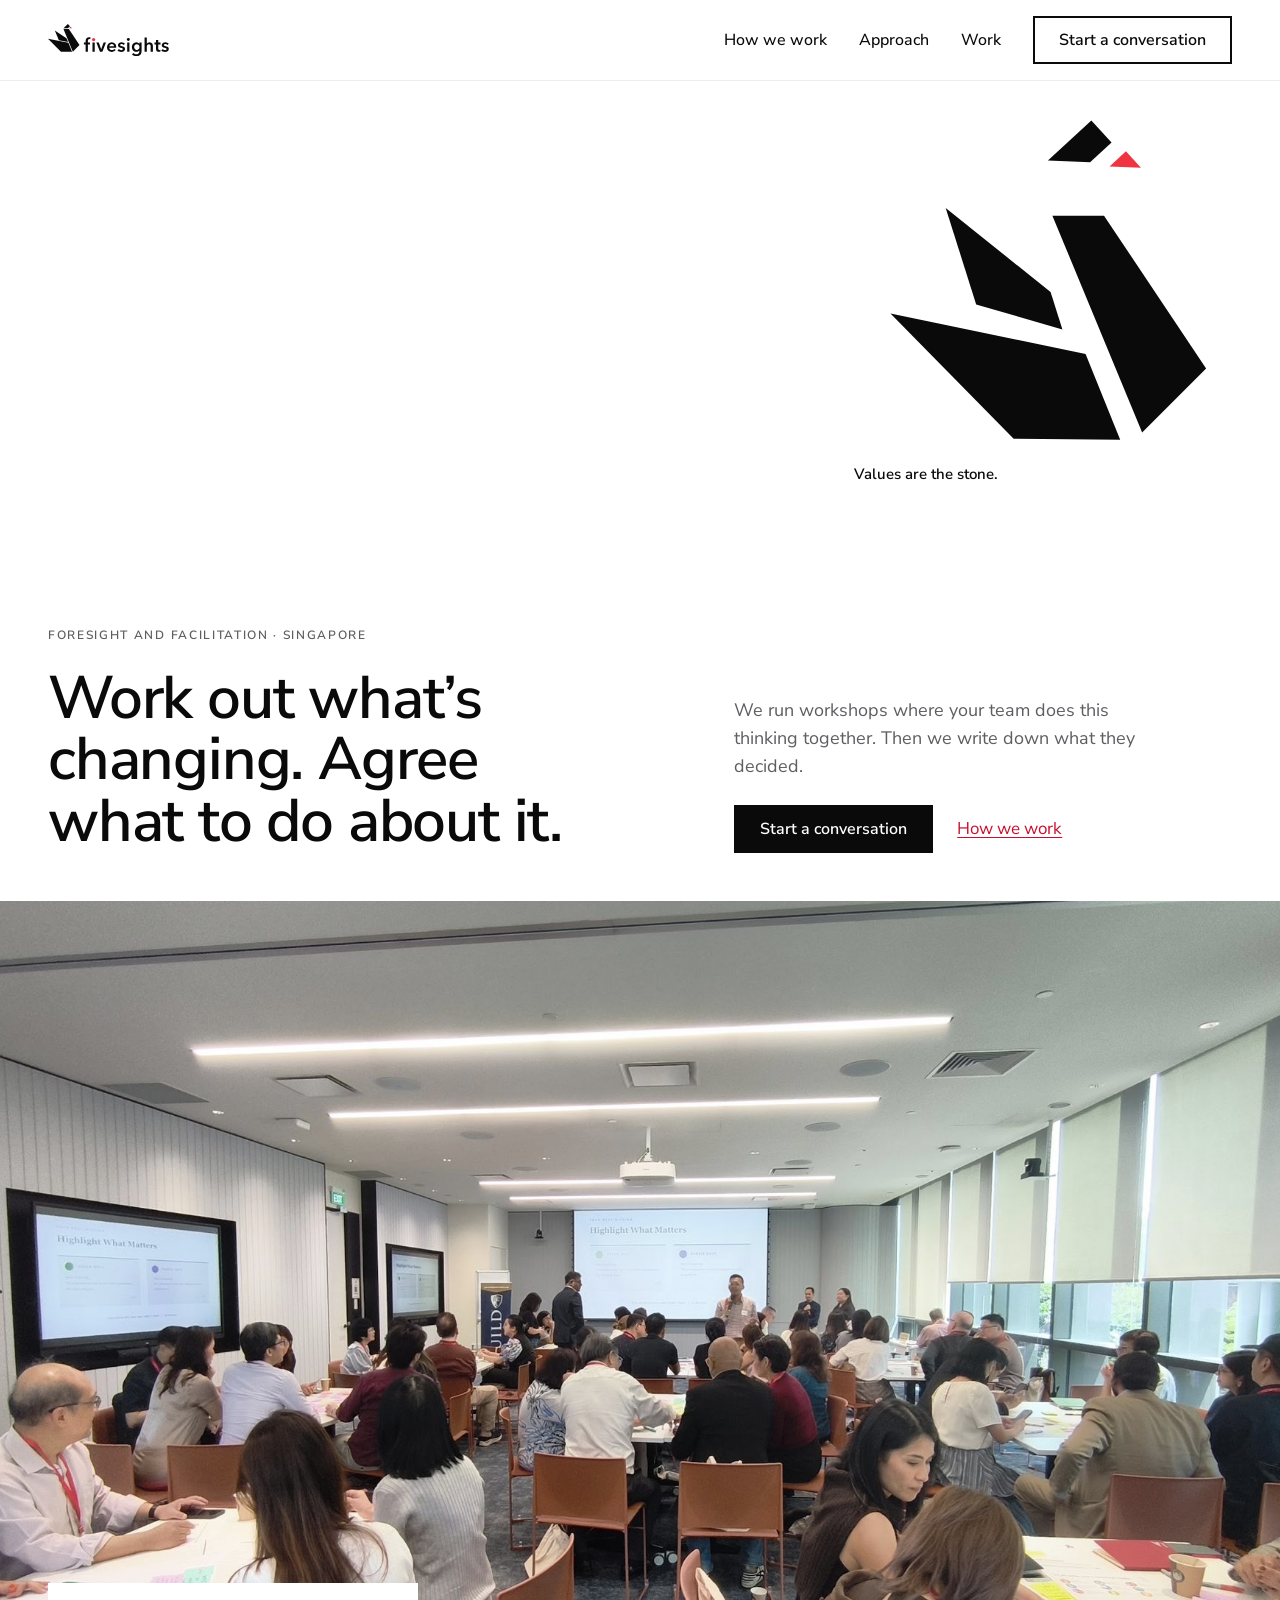
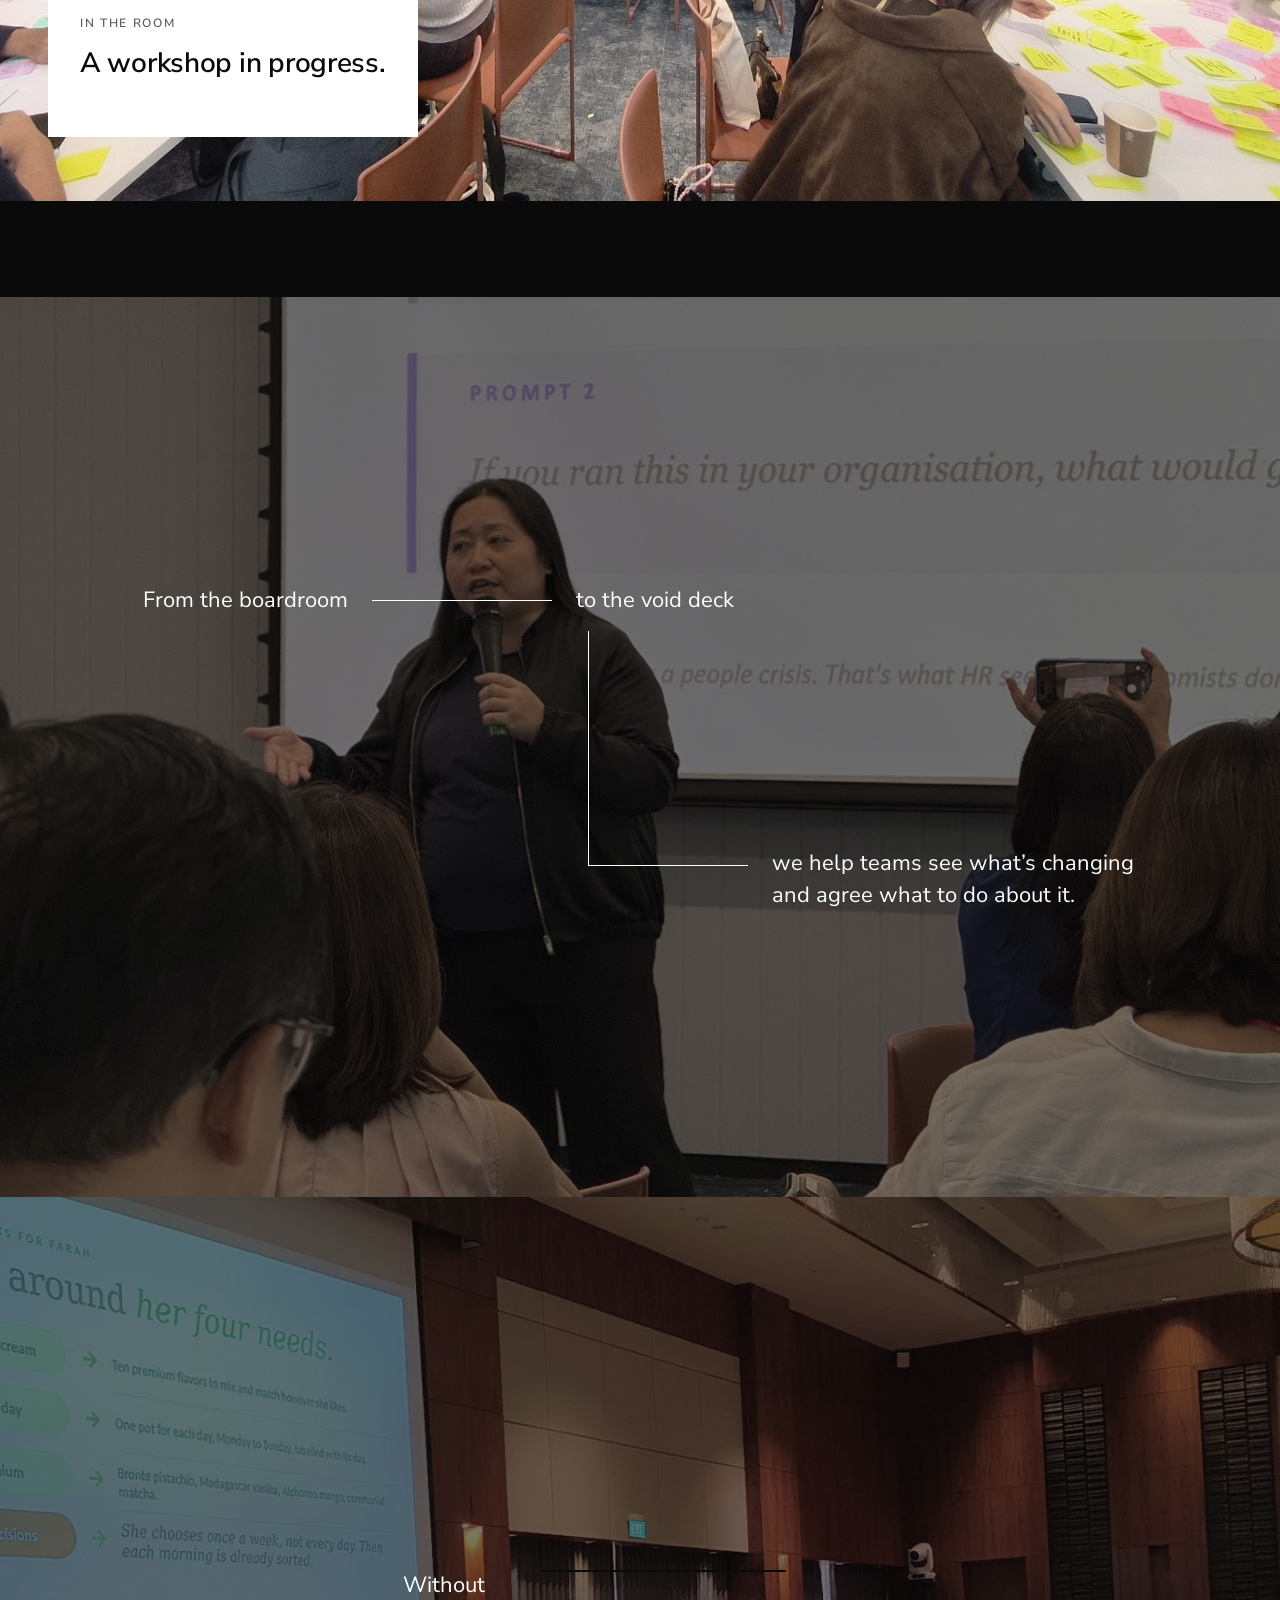
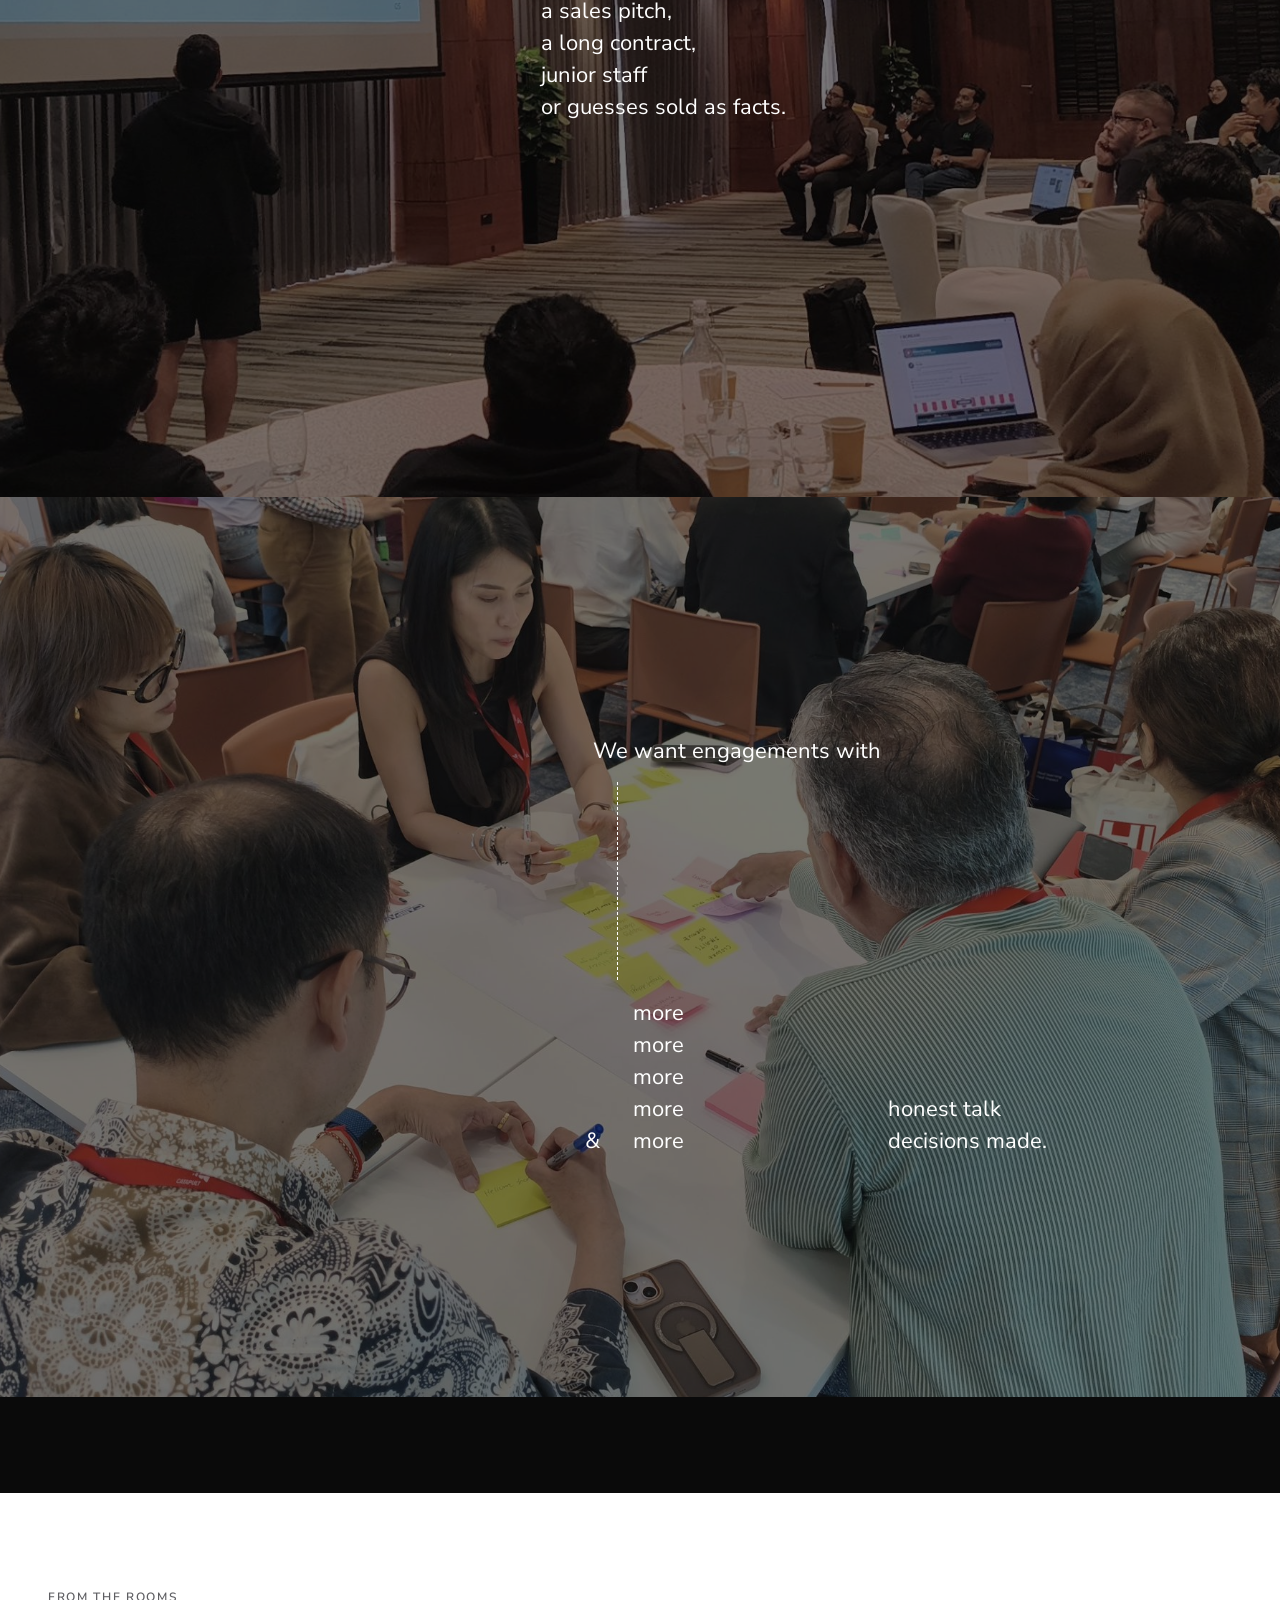
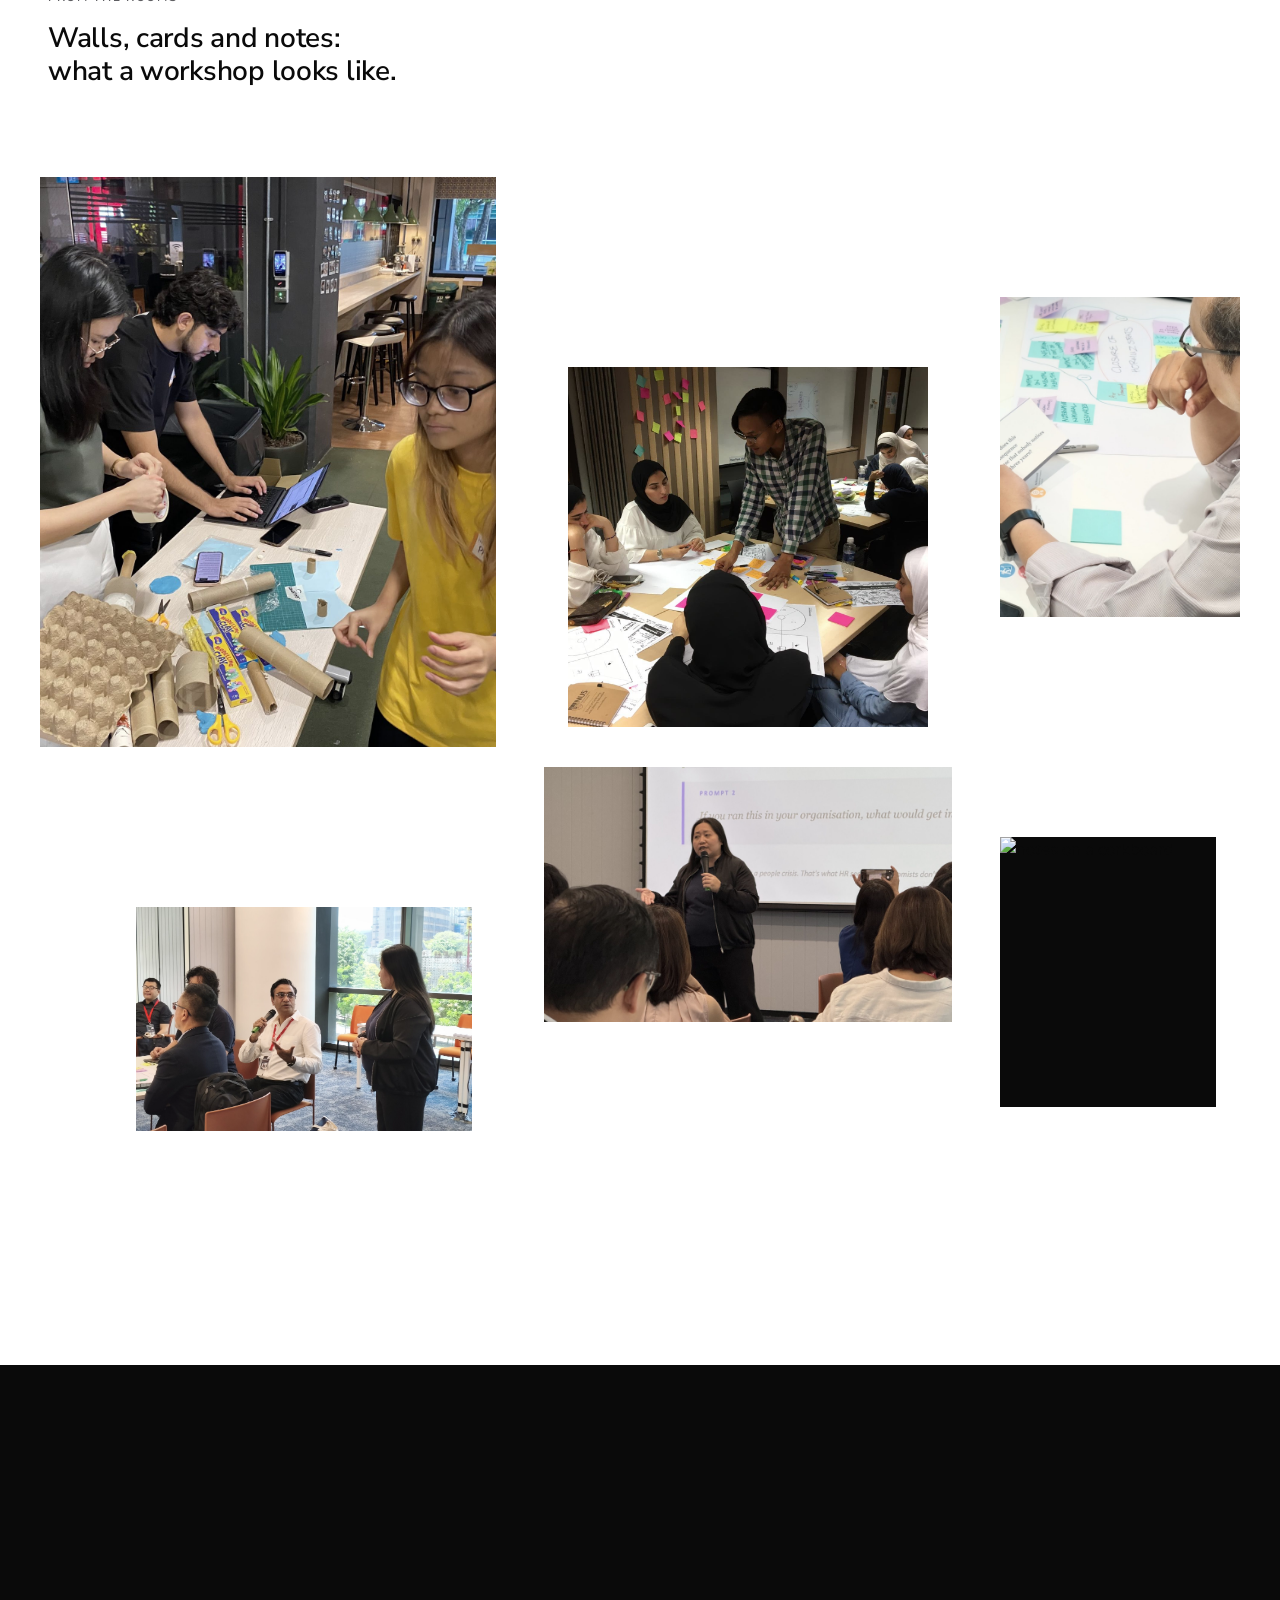
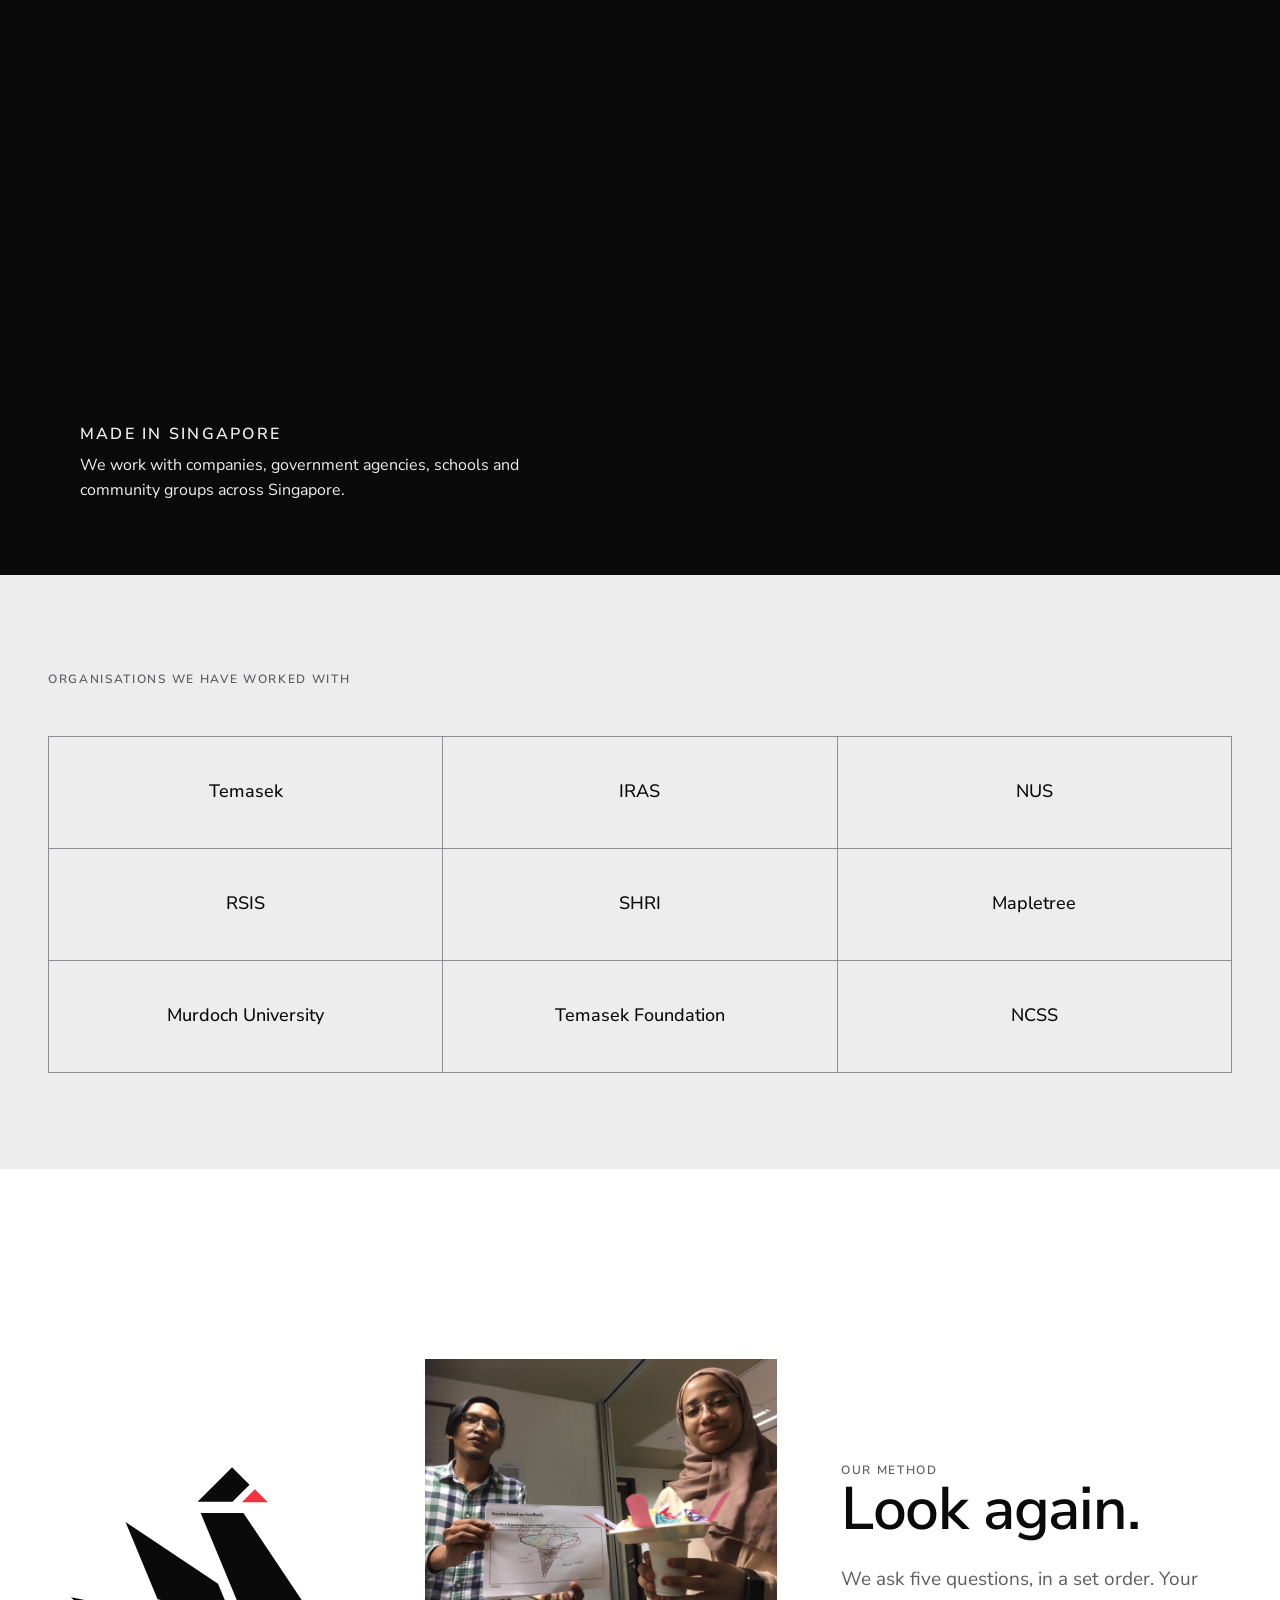
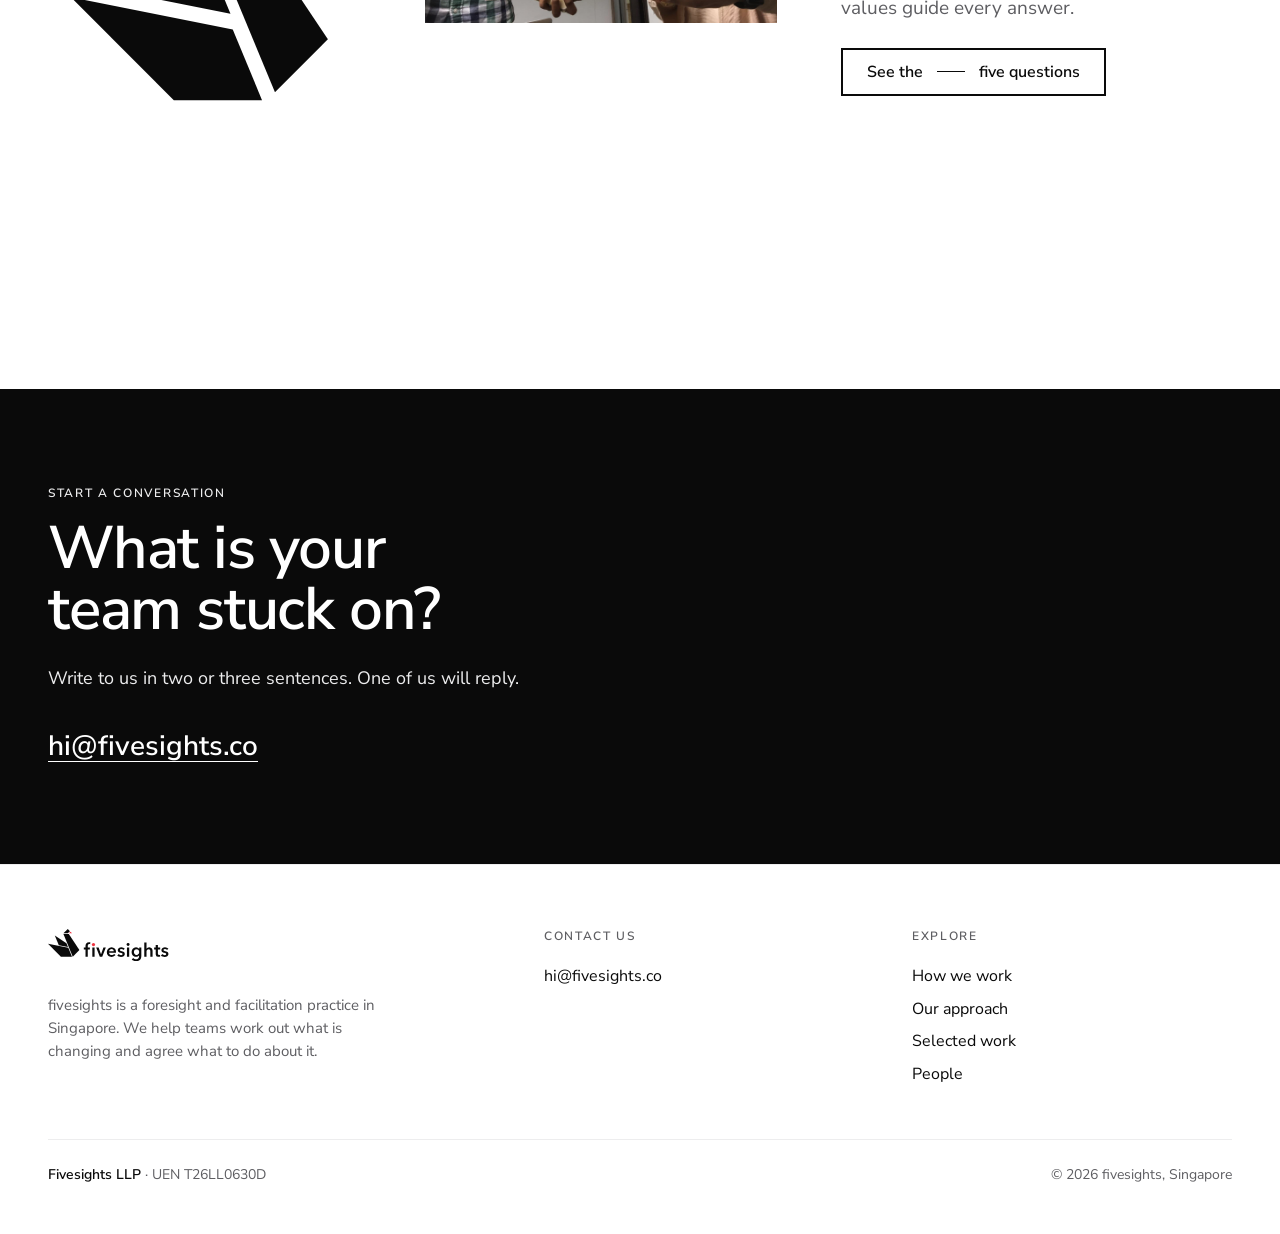
==== commit c753a190: "Replace lens-flare makerthon photo with April report-back shot Co-Authored-By: WOZCODE <contact@with" ====
--- a/index.html
+++ b/index.html
@@ -117,7 +117,7 @@
     <div class="ph"><img src="img/event/mk-cardboard.jpg" alt="building a cardboard prototype" loading="lazy"></div>
     <div class="ph"><img src="img/event/dt-coaching.jpg" alt="a facilitator coaching a table" loading="lazy"></div>
     <div class="ph"><img src="img/event/ws-writing.jpg" alt="a participant reading a prompt card" loading="lazy"></div>
-    <div class="ph"><img src="img/event/mk-making.jpg" alt="students making at a table" loading="lazy"></div>
+    <div class="ph"><img src="img/event/ws-sharing.jpg" alt="a participant reporting back to the room" loading="lazy"></div>
     <div class="ph"><img src="img/event/ws-facilitator.jpg" alt="a facilitator speaking to the room" loading="lazy"></div>
     <div class="ph"><img src="https://images.pexels.com/photos/7968079/pexels-photo-7968079.jpeg?auto=compress&cs=tinysrgb&w=800" alt="notes on a corkboard" loading="lazy"></div>
   </div>
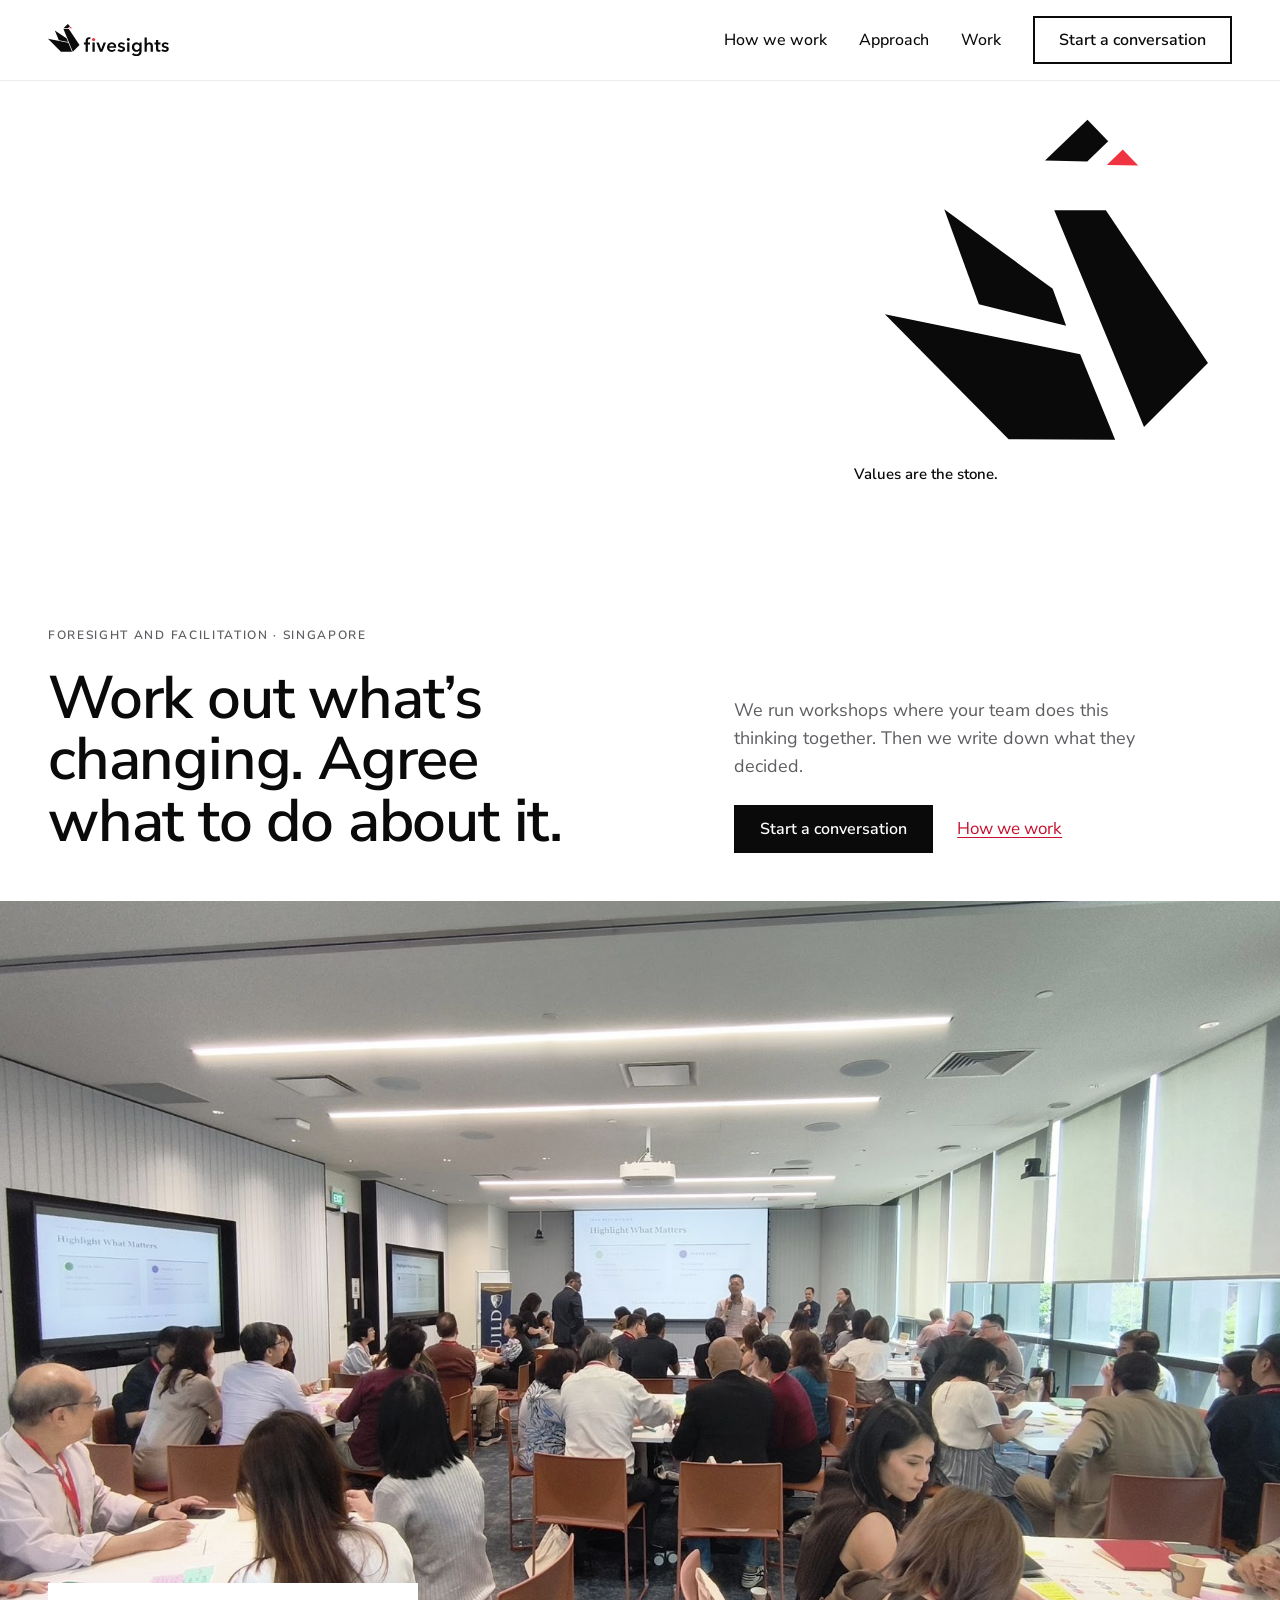
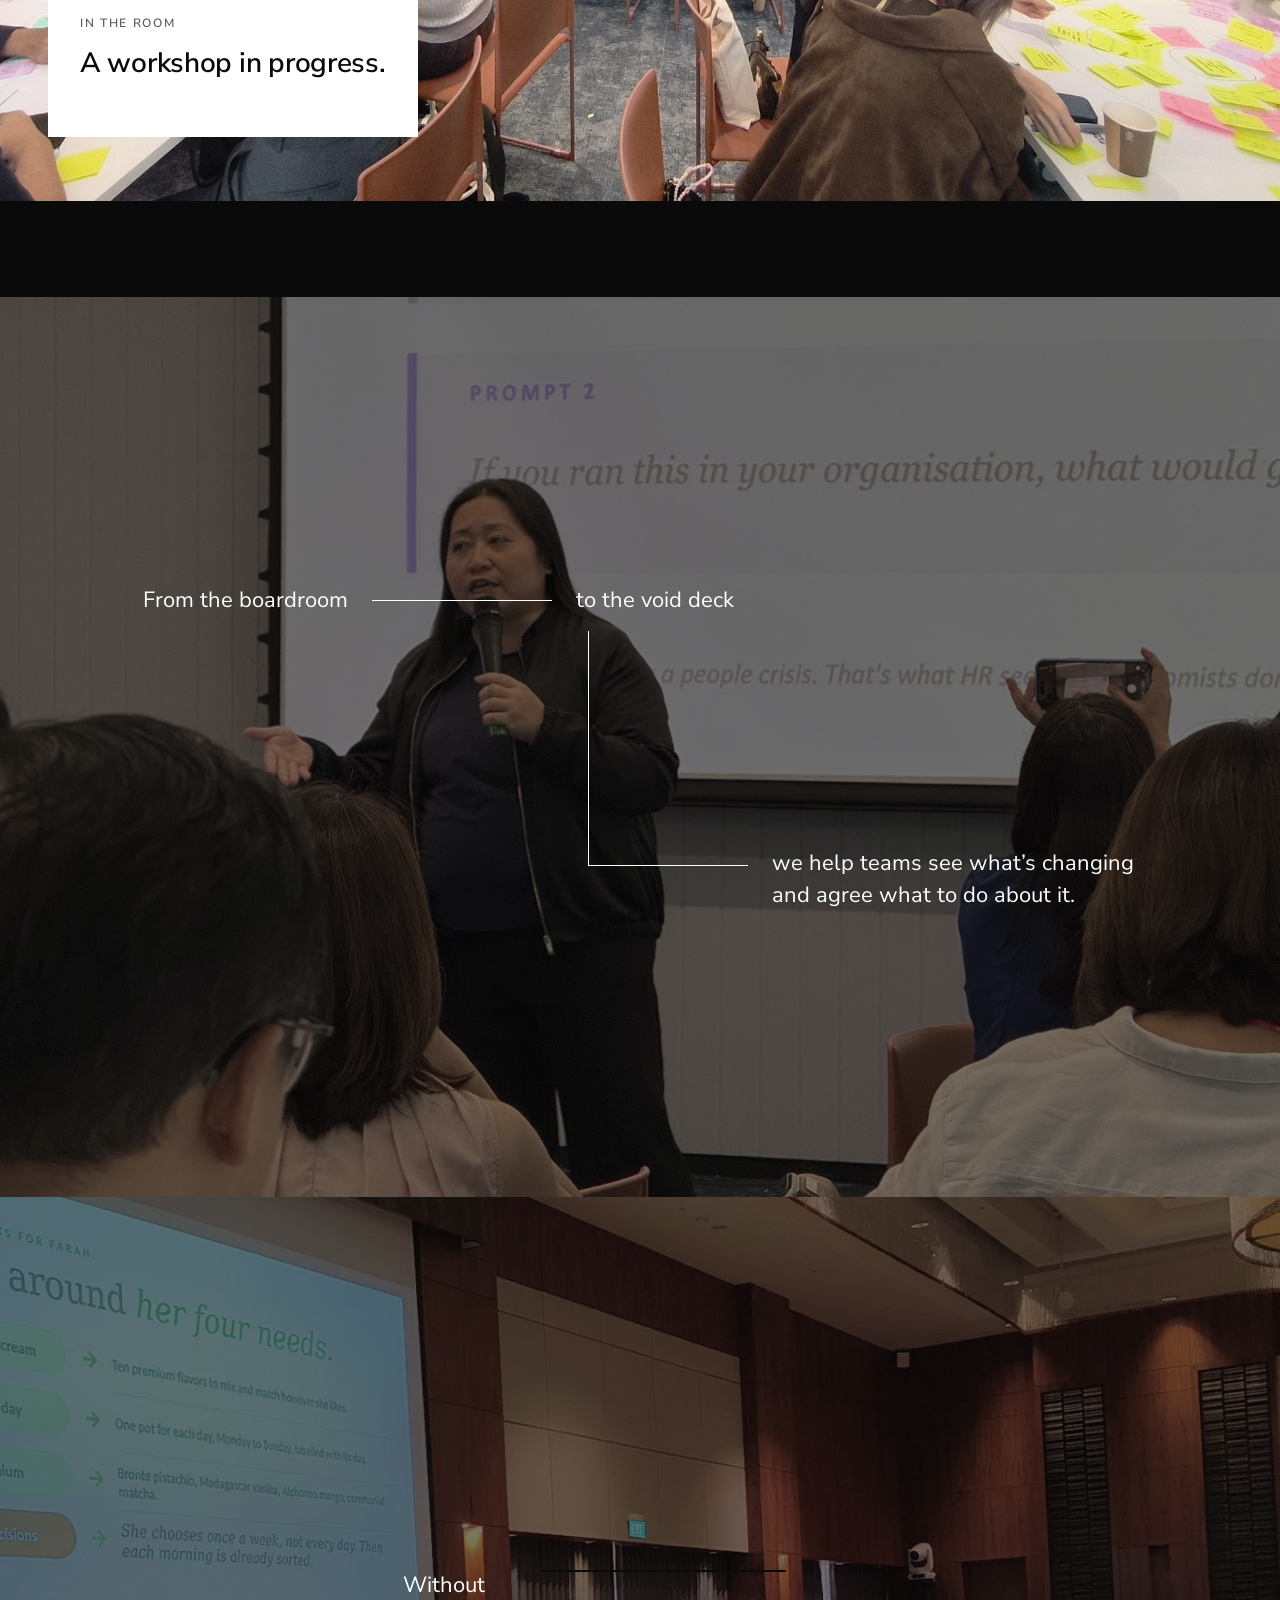
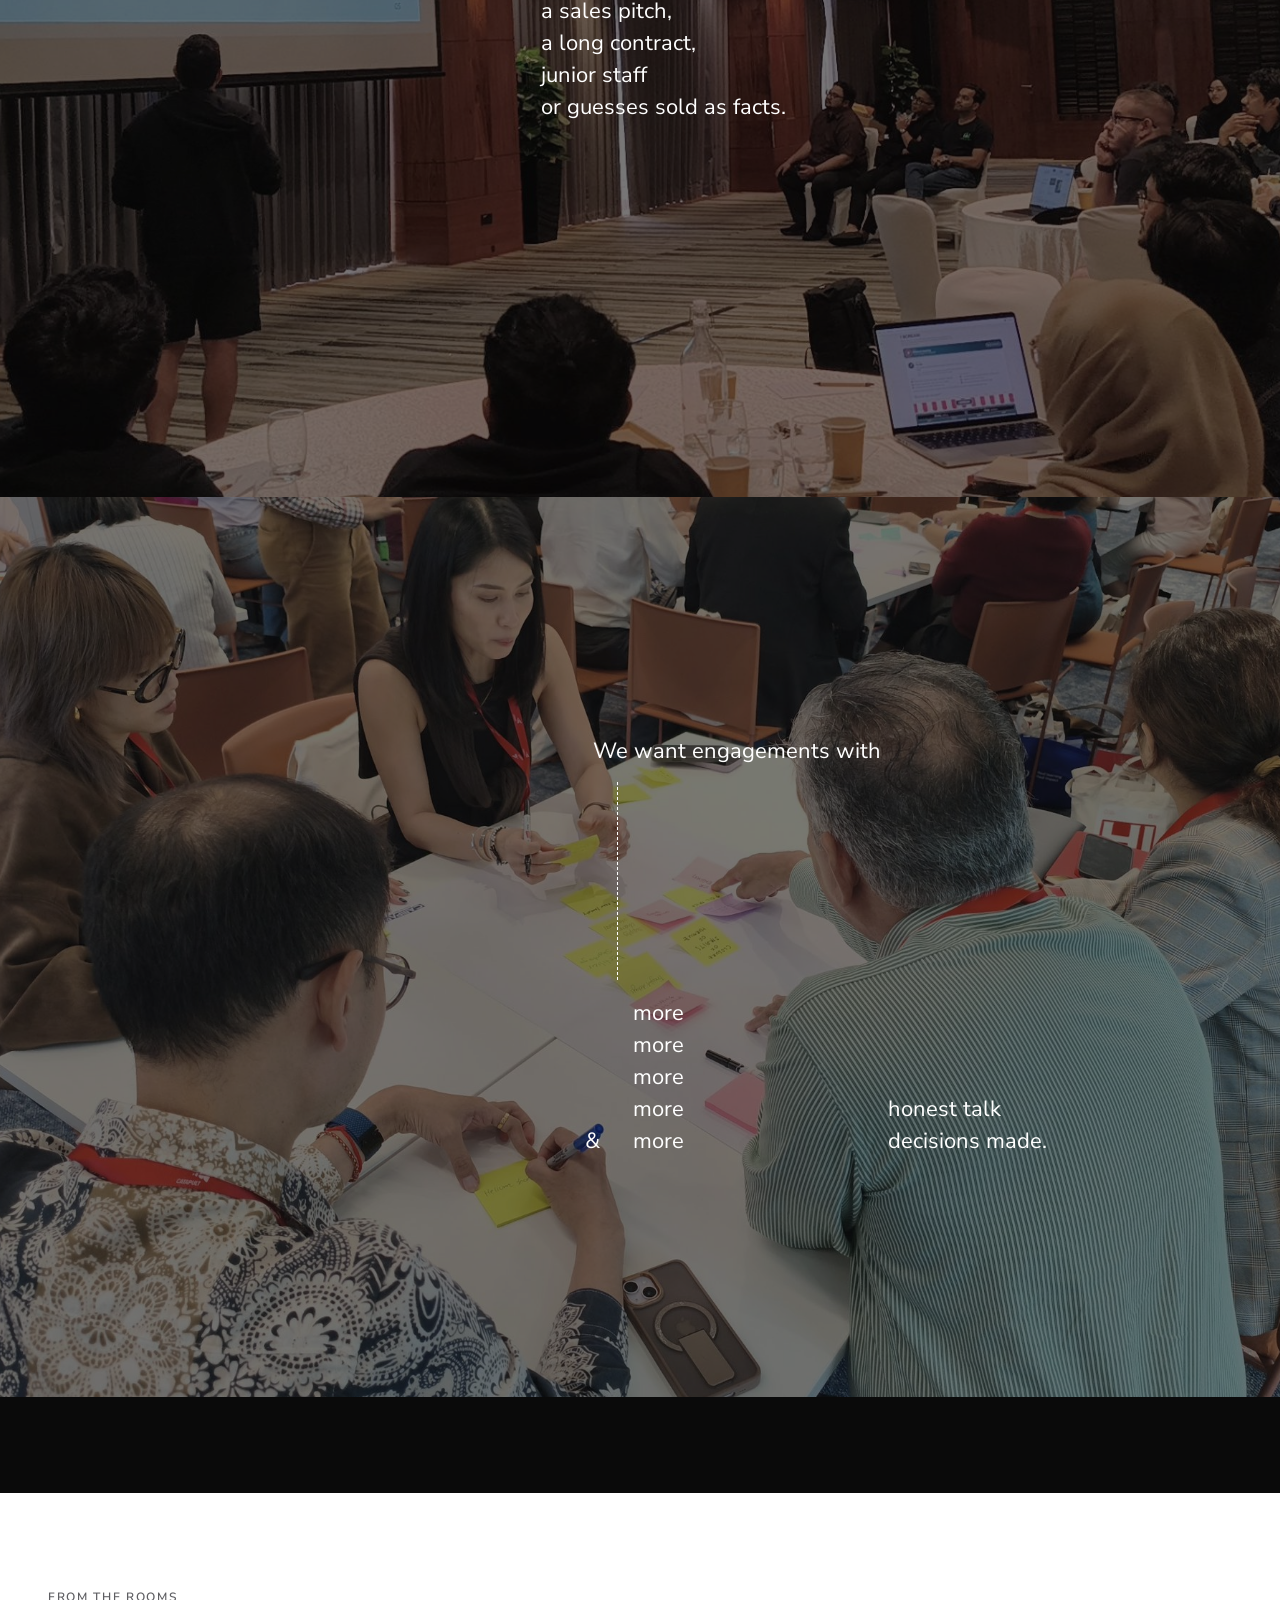
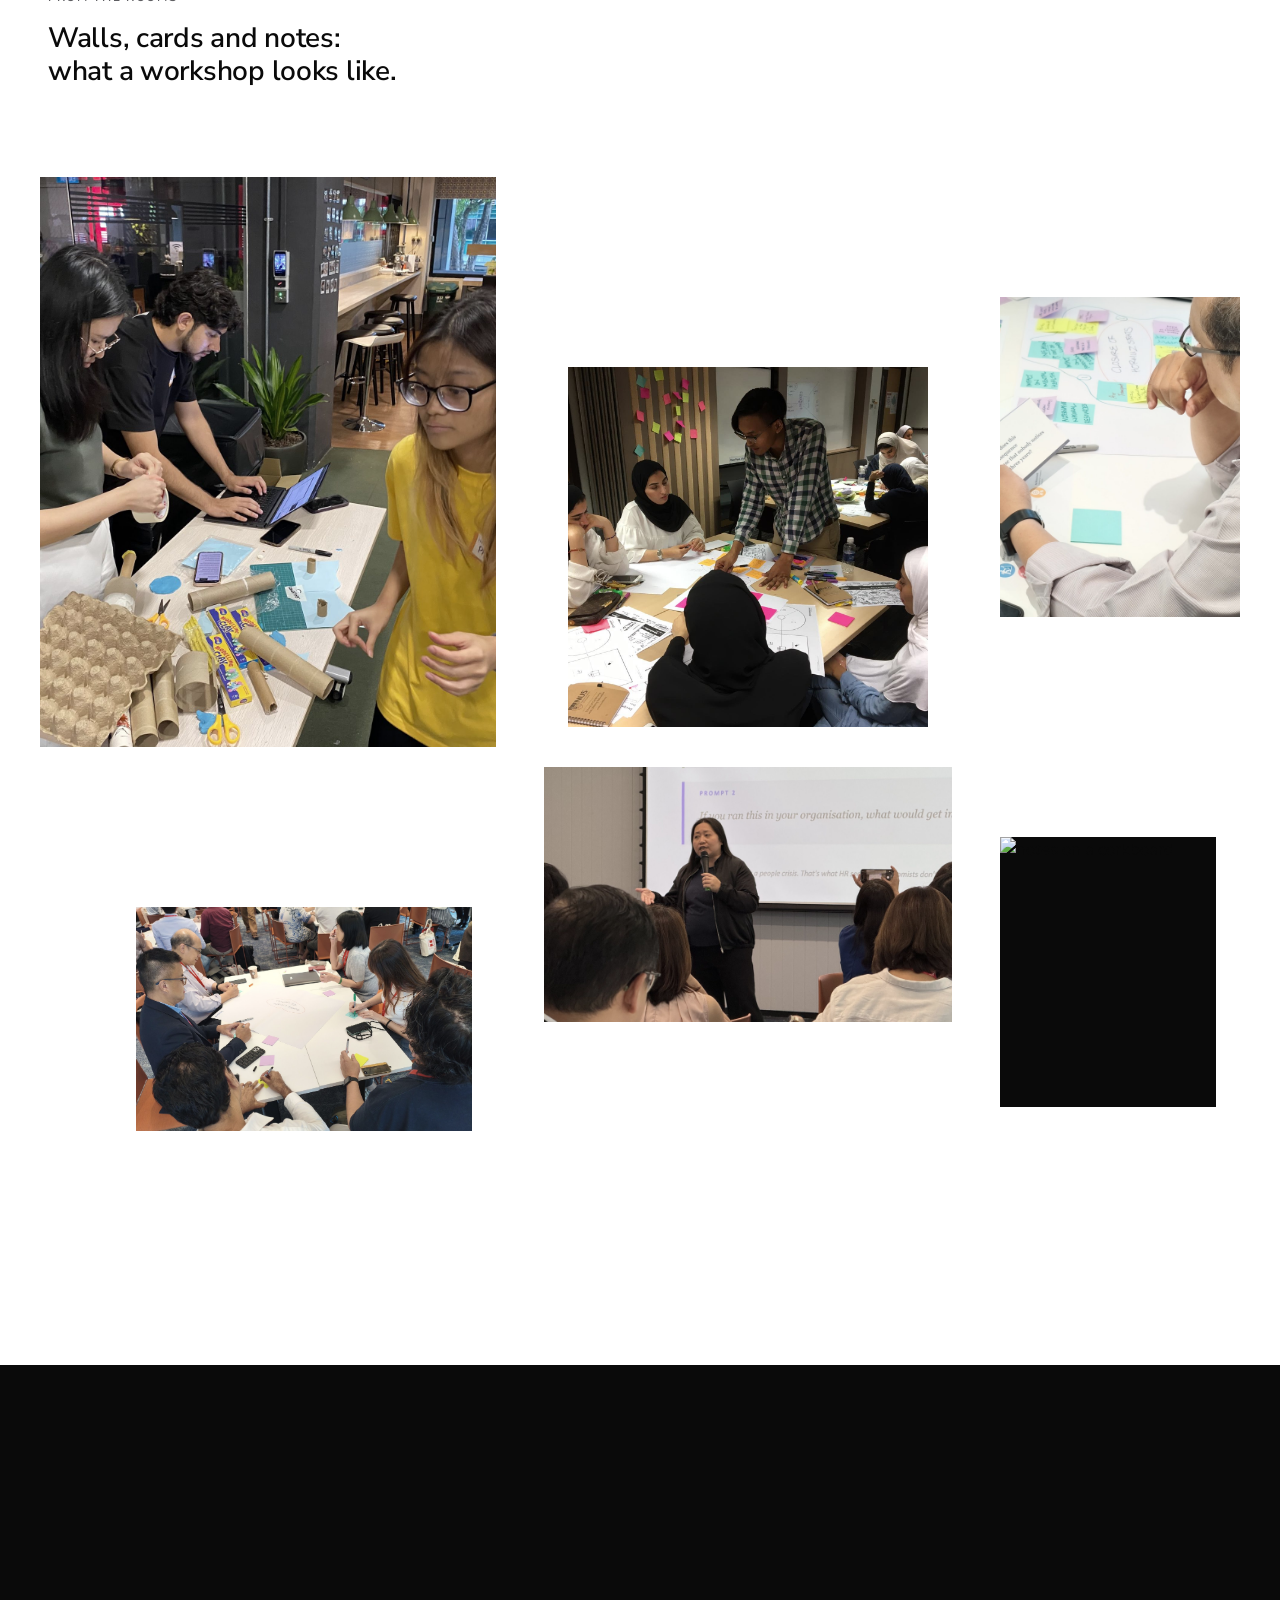
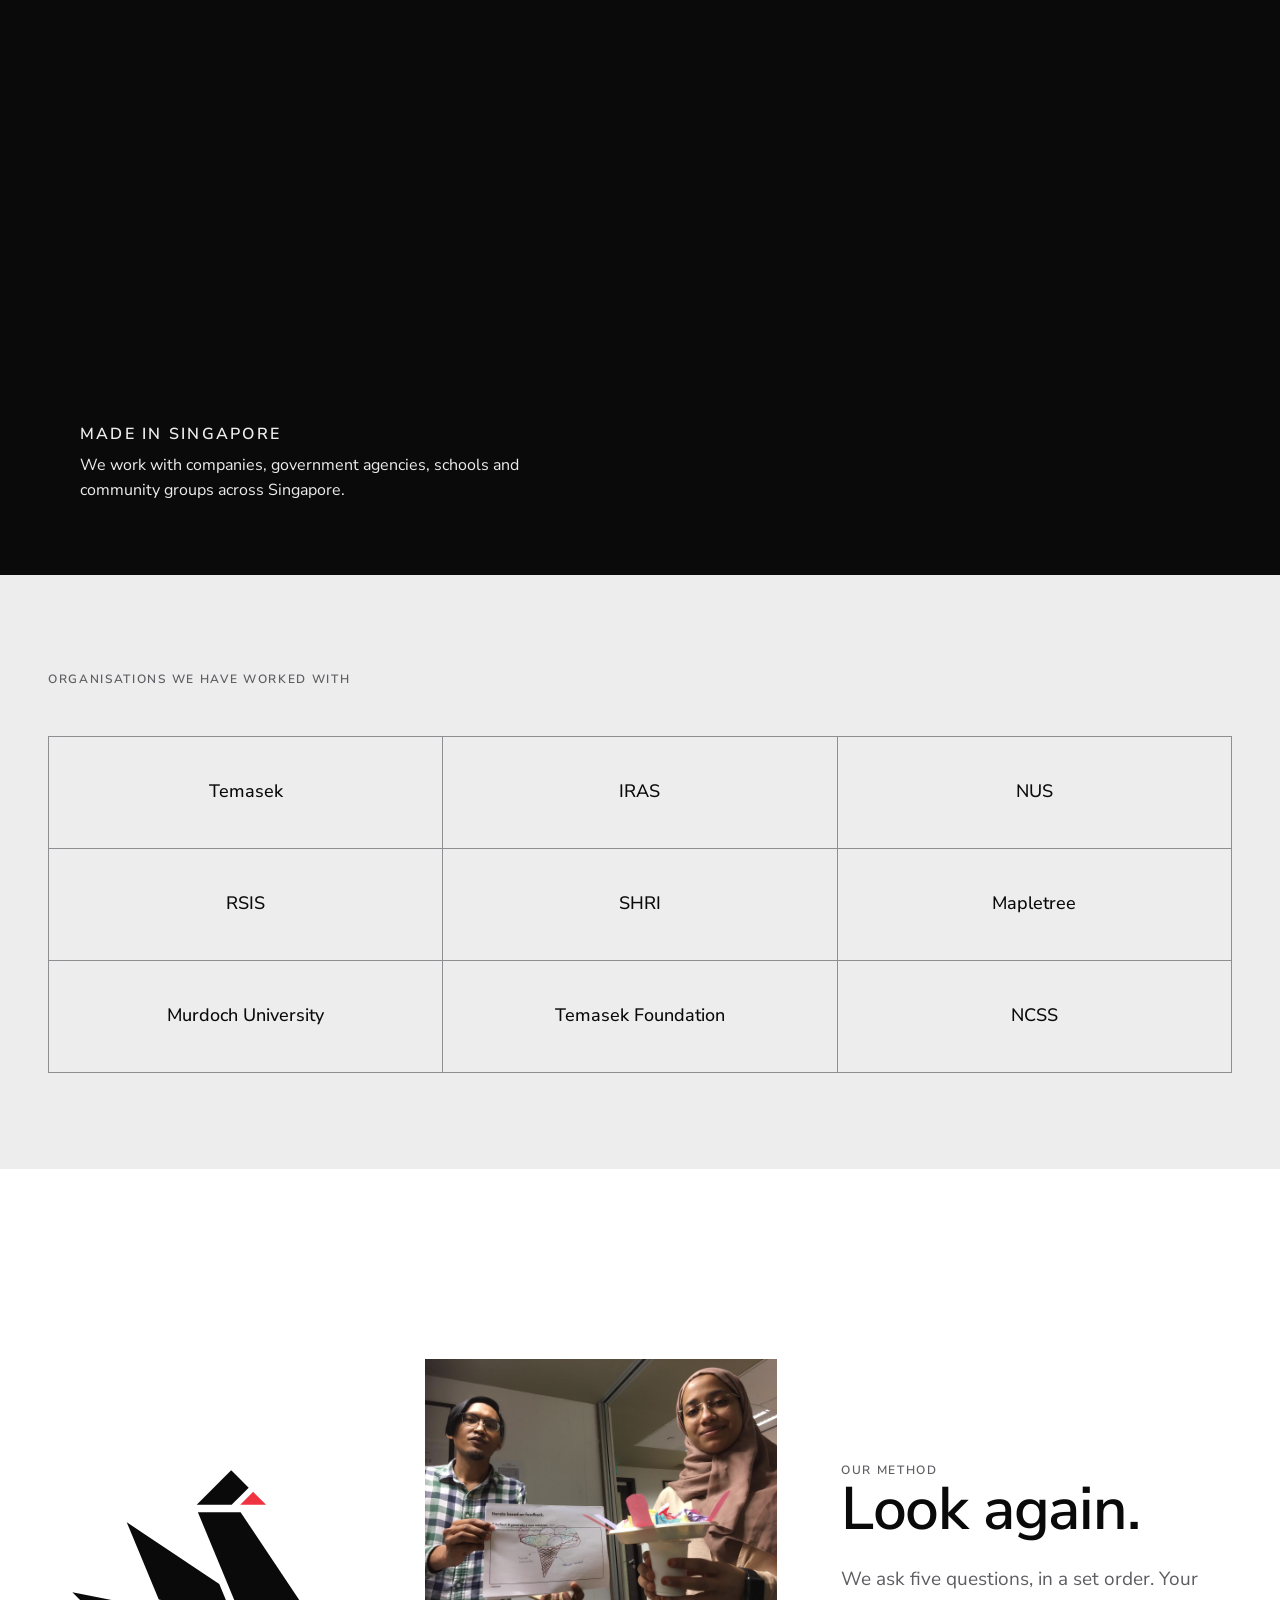
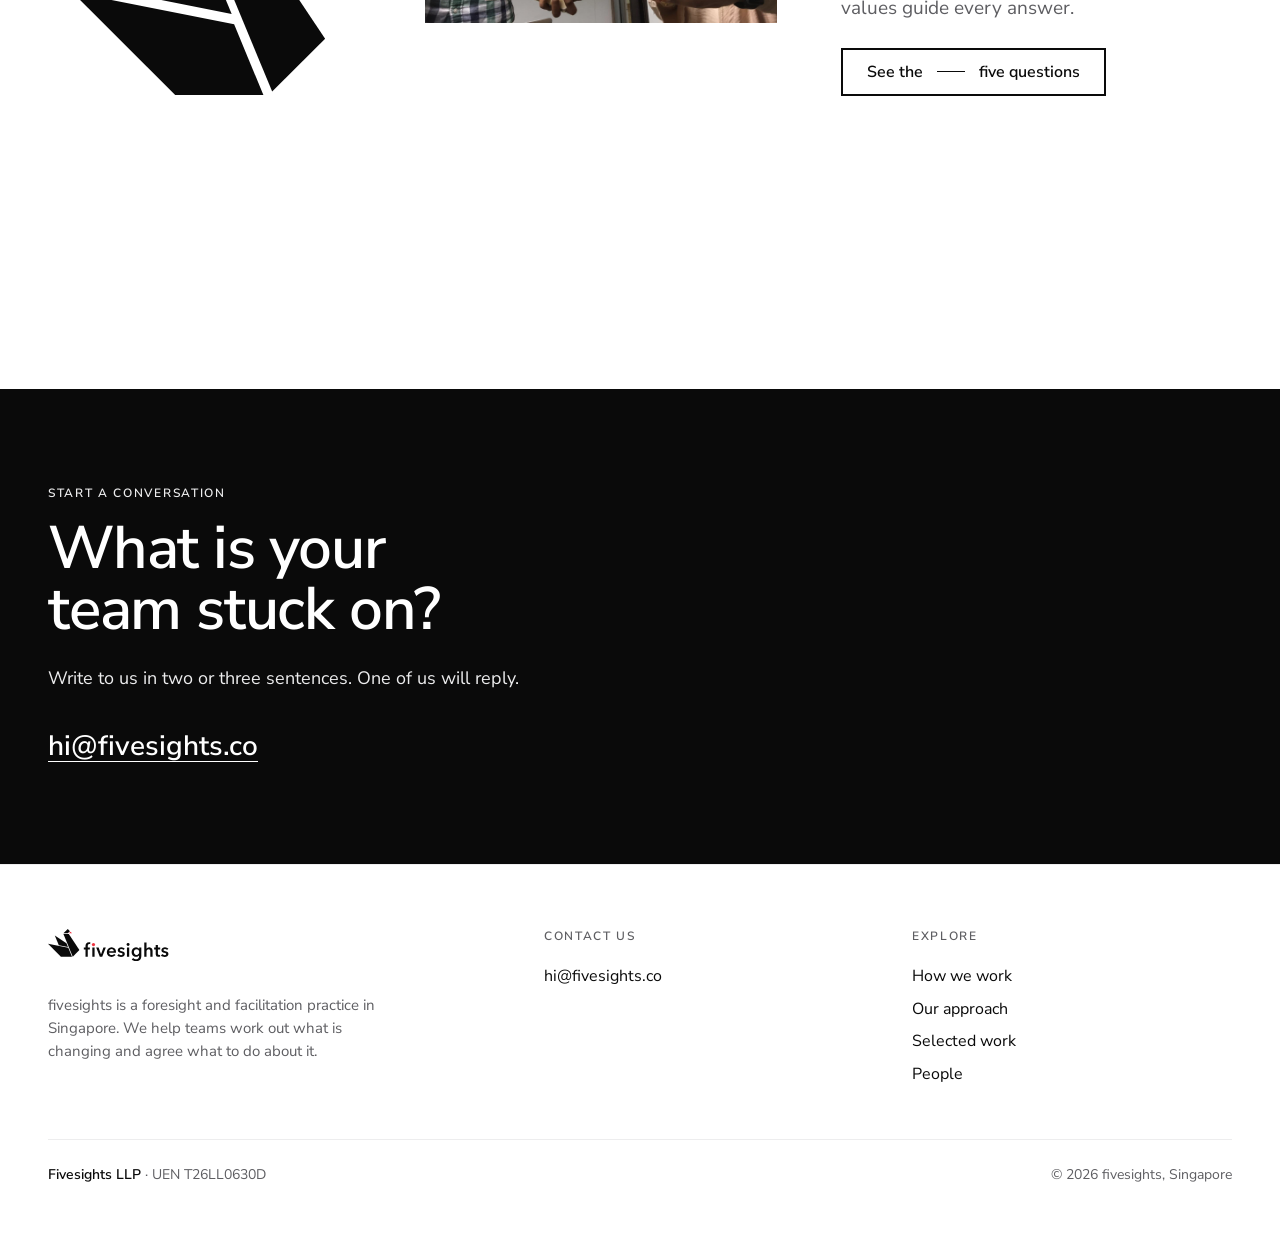
==== commit 332ae763: "Swap report-back photo for a table writing notes (less facilitator) Co-Authored-By: WOZCODE <contact" ====
--- a/index.html
+++ b/index.html
@@ -117,7 +117,7 @@
     <div class="ph"><img src="img/event/mk-cardboard.jpg" alt="building a cardboard prototype" loading="lazy"></div>
     <div class="ph"><img src="img/event/dt-coaching.jpg" alt="a facilitator coaching a table" loading="lazy"></div>
     <div class="ph"><img src="img/event/ws-writing.jpg" alt="a participant reading a prompt card" loading="lazy"></div>
-    <div class="ph"><img src="img/event/ws-sharing.jpg" alt="a participant reporting back to the room" loading="lazy"></div>
+    <div class="ph"><img src="img/event/ws-writing-table.jpg" alt="a table of participants writing notes" loading="lazy"></div>
     <div class="ph"><img src="img/event/ws-facilitator.jpg" alt="a facilitator speaking to the room" loading="lazy"></div>
     <div class="ph"><img src="https://images.pexels.com/photos/7968079/pexels-photo-7968079.jpeg?auto=compress&cs=tinysrgb&w=800" alt="notes on a corkboard" loading="lazy"></div>
   </div>
